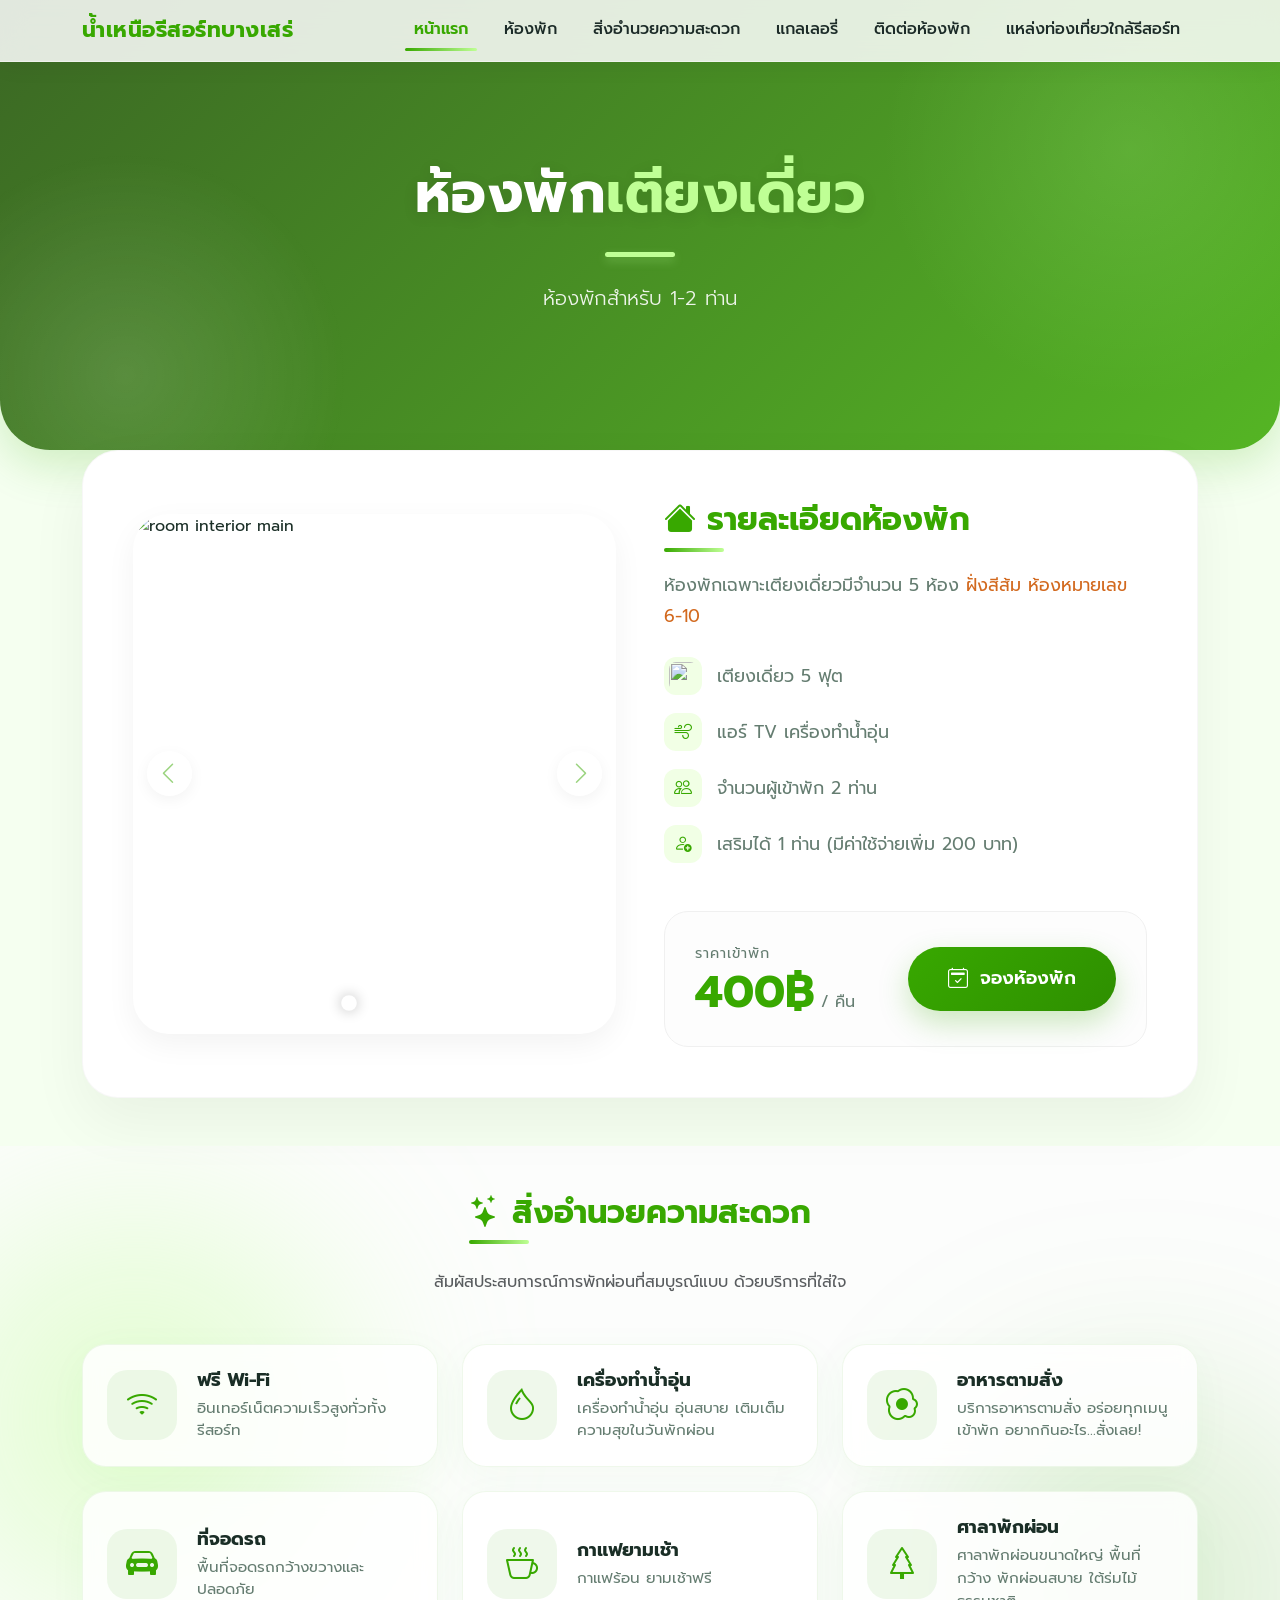
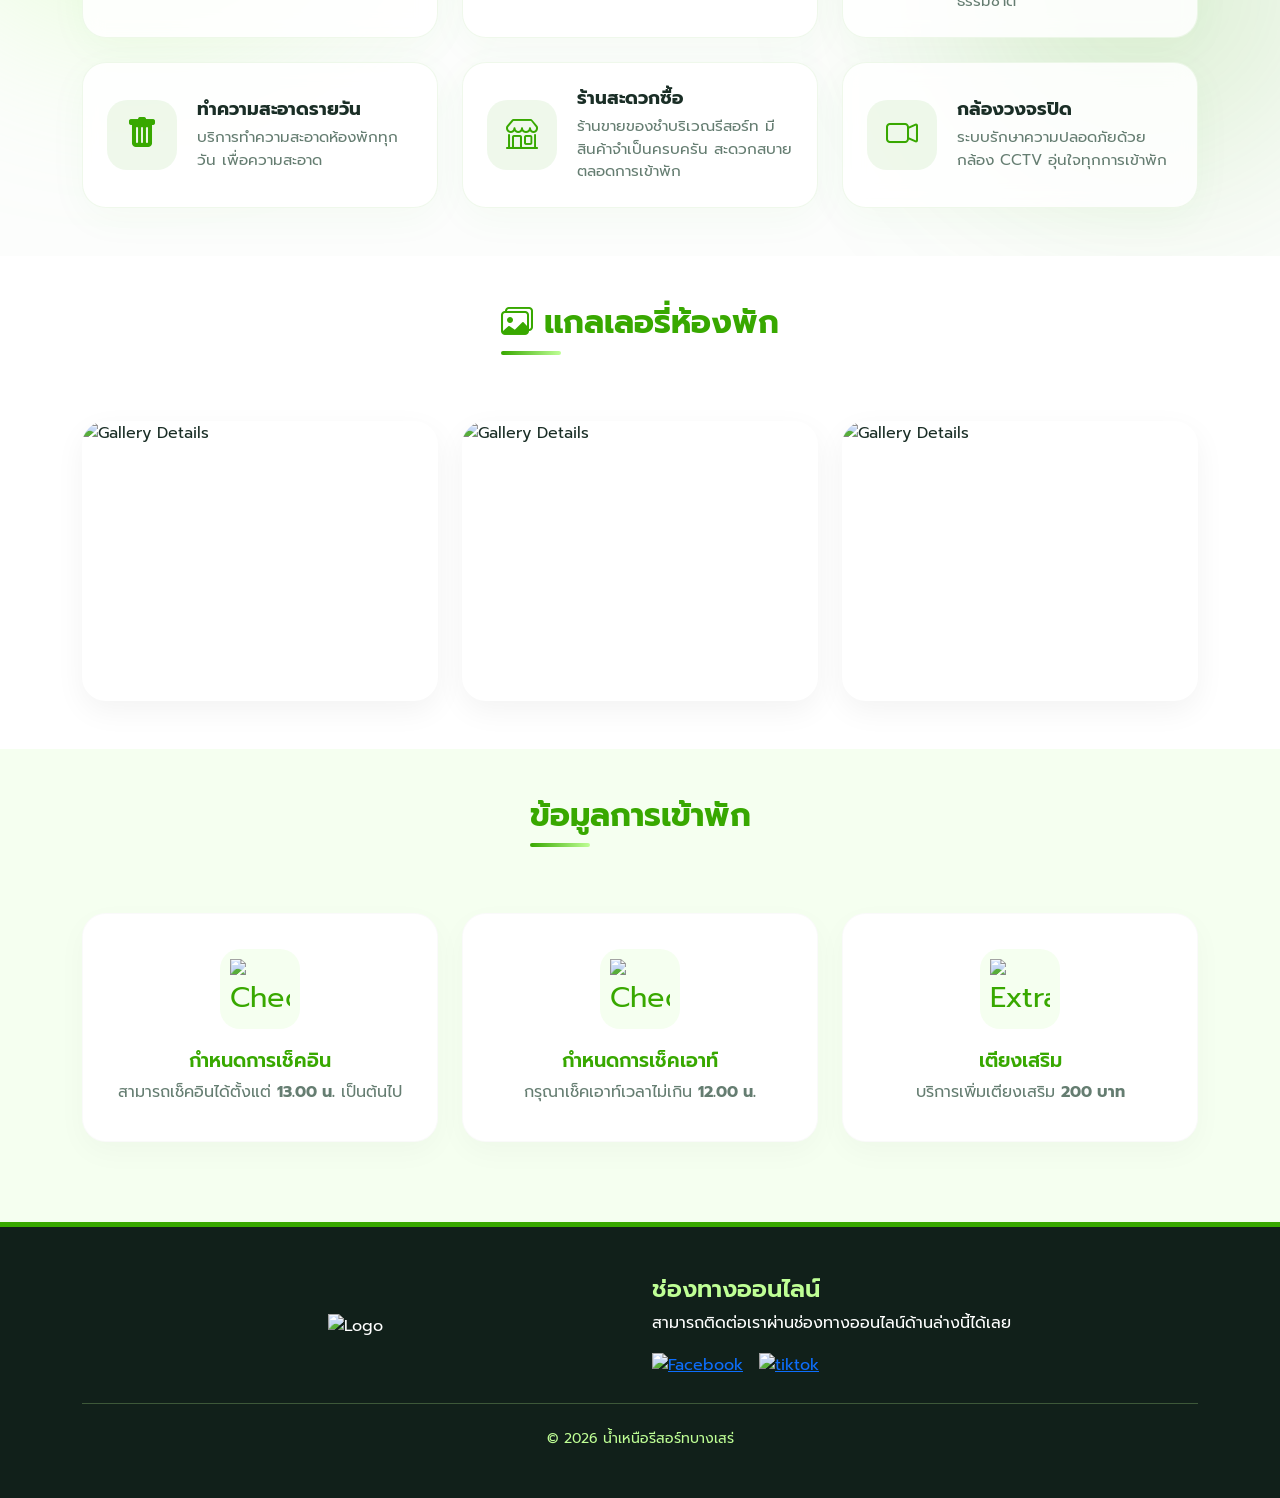
==== roomdetails_type/room_details_alone.html @ 71dbed95 "OneCommit" ====
<!DOCTYPE html>
<html lang="th">

<head>
  <meta charset="UTF-8">
  <meta name="viewport" content="width=device-width, initial-scale=1.0">
  <title>รายละเอียดห้องพักเตียงเดี่ยว</title>
  <link rel="icon" type="image/x-icon" href="../img/IconHeadWeb.webp">
  <link href="https://cdn.jsdelivr.net/npm/bootstrap@5.3.8/dist/css/bootstrap.min.css" rel="stylesheet"
    integrity="sha384-sRIl4kxILFvY47J16cr9ZwB07vP4J8+LH7qKQnuqkuIAvNWLzeN8tE5YBujZqJLB" crossorigin="anonymous">
  <link rel="stylesheet" href="https://cdn.jsdelivr.net/npm/bootstrap-icons@1.13.1/font/bootstrap-icons.min.css">
  <link rel="preconnect" href="https://fonts.googleapis.com">
  <link rel="preconnect" href="https://fonts.gstatic.com" crossorigin>
  <link href="https://cdn.jsdelivr.net/npm/aos@2.3.4/dist/aos.css" rel="stylesheet">
  <link href="https://fonts.googleapis.com/css2?family=Prompt:wght@300;400;500;600;700&display=swap" rel="stylesheet">
  <link rel="stylesheet" href="../style.css">
</head>

<body>
  <nav class="navbar navbar-expand-lg fixed-top custom-navbar" data-bs-theme="light" data-aos="fade-down">
    <div class="container">
      <a class="navbar-brand" style="color: #38a800;" href="../index.html">น้ำเหนือรีสอร์ทบางเสร่</a>

      <button class="navbar-toggler" type="button" data-bs-toggle="collapse" data-bs-target="#navbarNav">
        <span class="navbar-toggler-icon"></span>
      </button>

      <div class="collapse navbar-collapse" id="navbarNav" data-aos="fade-left">
        <ul class="navbar-nav ms-auto">
          <li class="nav-item">
            <a class="nav-link active" href="../index.html">หน้าแรก</a>
          </li>
          <li class="nav-item">
            <a class="nav-link" href="../index.html#rooms">ห้องพัก</a>
          </li>
          <li class="nav-item">
            <a class="nav-link" href="../index.html#facilities">สิ่งอำนวยความสะดวก</a>
          </li>
          <li class="nav-item">
            <a class="nav-link" href="../index.html#gallery">แกลเลอรี่</a>
          </li>
          <li class="nav-item">
            <a class="nav-link" href="../index.html#ContactRoom">ติดต่อห้องพัก</a>
          </li>
          <li class="nav-item">
            <a class="nav-link" href="../index.html#Attractions">แหล่งท่องเที่ยวใกล้รีสอร์ท</a>
          </li>
        </ul>
      </div>
    </div>
  </nav>

  <!-- ================== ROOM DETAILS BODY ================== -->
  <style>
    /* Base Colors from user preference */
    :root {
      --primary: #38a800;
      --primary-hover: #2e8f00;
      --light-bg: #f5fff0;
      /* Very light soothing green */
      --accent: #bfff95;
      --dark: #1A2E26;
      /* Deep pine text */
      --gray: #657D71;
      --radius-lg: 24px;
      --radius-xl: 36px;
    }

    body {
      font-family: 'Prompt', sans-serif;
      background: var(--light-bg);
      color: var(--dark);
      overflow-x: hidden;
      line-height: 1.6;
    }

    /* Premium Modern Hero */
    .room-hero {
      background: linear-gradient(135deg, rgba(26, 77, 0, 0.85) 0%, rgba(56, 168, 0, 0.85) 100%), url('../img/BG-Website-NamNue.webp') center/cover no-repeat;
      color: #fff;
      padding: 160px 0 120px;
      text-align: center;
      position: relative;
      overflow: hidden;
      border-bottom-left-radius: 50px;
      border-bottom-right-radius: 50px;
      box-shadow: 0 15px 45px rgba(56, 168, 0, 0.2);
    }

    /* Elegant Light Shapes background */
    .room-hero::before {
      content: "";
      position: absolute;
      top: -100px;
      right: -100px;
      width: 500px;
      height: 500px;
      background: radial-gradient(circle, rgba(188, 255, 155, 0.15) 0%, rgba(255, 255, 255, 0) 70%);
      border-radius: 50%;
    }

    .room-hero::after {
      content: "";
      position: absolute;
      bottom: -150px;
      left: -100px;
      width: 450px;
      height: 450px;
      background: radial-gradient(circle, rgba(255, 255, 255, 0.12) 0%, rgba(255, 255, 255, 0) 70%);
      border-radius: 50%;
    }

    .room-hero h1 {
      font-size: 3.5rem;
      font-weight: 700;
      letter-spacing: 0.5px;
      margin-bottom: 12px;
      position: relative;
      z-index: 2;
      text-shadow: 0 4px 15px rgba(0, 0, 0, 0.1);
    }

    .room-hero h1 span {
      color: var(--accent);
    }

    .room-hero p {
      font-size: 1.25rem;
      font-weight: 300;
      opacity: 0.9;
      position: relative;
      z-index: 2;
    }

    .hero-divider {
      width: 70px;
      height: 5px;
      background: var(--accent);
      margin: 25px auto;
      border-radius: 10px;
      position: relative;
      z-index: 2;
      box-shadow: 0 4px 10px rgba(188, 255, 155, 0.3);
    }

    /* Main Details Layout overlap */
    .details-wrapper {
      margin-top: -80px;
      position: relative;
      z-index: 10;
    }

    .room-card {
      background: #ffffff;
      border-radius: var(--radius-xl);
      padding: 50px;
      box-shadow: 0 25px 60px rgba(0, 0, 0, 0.05);
      height: 100%;
      border: 1px solid rgba(0, 0, 0, 0.03);
    }

    .section-title {
      font-size: 2rem;
      font-weight: 700;
      margin-bottom: 30px;
      position: relative;
    }

    .highlight {
      color: var(--primary);
    }

    .section-title::after {
      content: '';
      position: absolute;
      bottom: -12px;
      left: 0;
      width: 60px;
      height: 4px;
      background: linear-gradient(90deg, var(--primary), var(--accent));
      border-radius: 4px;
    }

    /* Bullet List Features */
    .feature-list {
      list-style: none;
      padding: 0;
      margin-bottom: 40px;
    }

    .feature-list li {
      font-size: 1.1rem;
      color: var(--gray);
      margin-bottom: 18px;
      display: flex;
      align-items: center;
      gap: 15px;
    }

    .feature-list i {
      color: var(--primary);
      background: #f1ffe5;
      width: 38px;
      height: 38px;
      display: flex;
      align-items: center;
      justify-content: center;
      border-radius: 12px;
      font-size: 1.1rem;
    }

    .price-box {
      background: #fdfdfd;
      border: 1px solid #f0f0f0;
      border-radius: var(--radius-lg);
      padding: 30px;
      display: flex;
      align-items: center;
      flex-wrap: wrap;
      gap: 20px;
    }

    .price-label {
      font-size: 0.9rem;
      color: var(--gray);
      text-transform: uppercase;
      letter-spacing: 1px;
      display: block;
      margin-bottom: 5px;
    }

    .price-amount {
      font-size: 2.8rem;
      font-weight: 700;
      color: var(--primary);
      line-height: 1;
    }

    /* Icon Box Modern */
    .icon-box {
      background: #fff;
      padding: 40px 20px;
      border-radius: var(--radius-lg);
      transition: all 0.4s cubic-bezier(0.165, 0.84, 0.44, 1);
      box-shadow: 0 10px 30px rgba(0, 0, 0, 0.03);
      height: 100%;
      border: 1px solid rgba(0, 0, 0, 0.02);
      display: flex;
      flex-direction: column;
      align-items: center;
      justify-content: center;
    }

    .icon-box i {
      width: 70px;
      height: 70px;
      background: var(--light-bg);
      display: flex;
      align-items: center;
      justify-content: center;
      border-radius: 20px;
      color: var(--primary);
      font-size: 2.2rem;
      margin-bottom: 25px;
      transition: all 0.4s;
    }

    .icon-box:hover {
      background: linear-gradient(135deg, var(--primary), var(--primary-hover));
      transform: translateY(-8px);
      box-shadow: 0 20px 40px rgba(56, 168, 0, 0.15);
    }

    .icon-box:hover i {
      background: rgba(255, 255, 255, 0.2);
      color: #fff;
      transform: scale(1.1) rotate(5deg);
    }

    .icon-box:hover p {
      color: #fff;
    }

    .icon-box:hover small {
      color: rgba(255, 255, 255, 0.8);
    }

    .icon-box p {
      font-weight: 600;
      font-size: 1.2rem;
      margin: 0;
      color: var(--dark);
      transition: color 0.4s;
    }

    .icon-box small {
      color: var(--gray);
      font-size: 0.95rem;
      margin-top: 8px;
      transition: color 0.4s;
    }

    /* Advanced Gallery Grid */
    .gallery-grid {
      display: grid;
      grid-template-columns: repeat(12, 1fr);
      gap: 20px;
      grid-auto-rows: 250px;
    }

    .gallery-item {
      border-radius: var(--radius-lg);
      overflow: hidden;
      box-shadow: 0 10px 30px rgba(0, 0, 0, 0.05);
      position: relative;
    }

    .gallery-item img {
      width: 100%;
      height: 100%;
      object-fit: cover;
      transition: transform 0.6s cubic-bezier(0.165, 0.84, 0.44, 1);
      will-change: transform;
      backface-visibility: hidden;
      -webkit-backface-visibility: hidden;
    }

    .gallery-item:hover img {
      transform: scale(1.05);
    }

    .item-1 {
      grid-column: span 12;
      grid-row: span 2;
    }

    .item-wide {
      grid-column: span 8;
    }

    .item-square {
      grid-column: span 4;
    }

    @media (min-width: 992px) {
      .item-1 {
        grid-column: span 6;
        grid-row: span 2;
      }

      .item-wide {
        grid-column: span 6;
      }

      .item-square {
        grid-column: span 6;
      }
    }

    /* Button Lux */
    .btn-lux {
      background: linear-gradient(135deg, var(--primary), var(--primary-hover));
      color: #fff;
      border-radius: 50px;
      padding: 16px 40px;
      font-weight: 600;
      font-size: 1.15rem;
      border: none;
      box-shadow: 0 12px 30px rgba(56, 168, 0, 0.25);
      transition: all 0.3s;
      display: inline-flex;
      align-items: center;
      gap: 12px;
      text-decoration: none;
      margin-left: auto;
    }

    .btn-lux:hover {
      background: linear-gradient(135deg, var(--primary-hover), #1f5e00);
      transform: translateY(-4px);
      box-shadow: 0 18px 40px rgba(56, 168, 0, 0.35);
      color: #fff;
    }

    /* Check in Info */
    .info-card {
      background: #fff;
      border-radius: var(--radius-lg);
      padding: 35px 25px;
      display: flex;
      flex-direction: column;
      align-items: center;
      text-align: center;
      gap: 20px;
      box-shadow: 0 10px 30px rgba(0, 0, 0, 0.03);
      border: 1px solid rgba(0, 0, 0, 0.02);
      transition: transform 0.3s;
      height: 100%;
    }

    .info-card:hover {
      transform: translateY(-5px);
      border-color: rgba(56, 168, 0, 0.15);
      box-shadow: 0 15px 35px rgba(0, 0, 0, 0.05);
    }

    .info-icon {
      width: 80px;
      height: 80px;
      background: var(--light-bg);
      color: var(--primary);
      border-radius: 20px;
      display: flex;
      align-items: center;
      justify-content: center;
      font-size: 1.8rem;
    }

    .info-text h5 {
      font-weight: 600;
      margin-bottom: 8px;
      font-size: 1.2rem;
    }

    .info-text p {
      color: var(--gray);
      margin-bottom: 0;
      font-size: 1rem;
    }

    /* Clean Footer */
    footer {
      background: #11201A;
      border-top: 5px solid var(--primary);
    }

    .room-main-img {
      height: 520px;
      object-fit: cover;
    }

    @media (max-width: 991px) {
      .room-hero h1 {
        font-size: 2.6rem;
      }

      .room-card {
        padding: 30px;
      }

      .btn-lux {
        width: 100%;
        justify-content: center;
        margin-left: 0;
        margin-top: 20px;
      }

      .price-box {
        flex-direction: column;
        text-align: center;
      }

      .room-main-img {
        height: auto;
        aspect-ratio: 1 / 1;
      }
    }
  </style>

  <!-- HERO -->
  <section class="room-hero">
    <div class="container" data-aos="fade-up">
      <h1 style="color: #fff;">ห้องพัก<span style="color: #bfff95;">เตียงเดี่ยว</span></h1>
      <div class="hero-divider"></div>
      <p>ห้องพักสำหรับ 1-2 ท่าน</p>
    </div>
  </section>

  <!-- DETAIL SECTION -->
  <section class="details-wrapper pb-5">
    <div class="container">
      <div class="room-card">
        <div class="row g-5 align-items-center">

          <!-- Left Image Gallery Carousel -->
          <div class="col-lg-6" data-aos="fade-right">
            <style>
              .custom-carousel-indicators {
                margin-bottom: 1.5rem;
              }

              .custom-carousel-indicators [data-bs-target] {
                width: 10px;
                height: 10px;
                border-radius: 50%;
                background-color: rgba(255, 255, 255, 0.6);
                border: 2px solid transparent;
                margin: 0 6px;
                transition: all 0.3s cubic-bezier(0.165, 0.84, 0.44, 1);
              }

              .custom-carousel-indicators .active {
                background-color: #fff;
                transform: scale(1.3);
                box-shadow: 0 0 10px rgba(0, 0, 0, 0.2);
              }

              .carousel-btn-icon {
                background-color: rgba(255, 255, 255, 0.85);
                width: 45px;
                height: 45px;
                border-radius: 50%;
                display: flex;
                align-items: center;
                justify-content: center;
                box-shadow: 0 4px 15px rgba(0, 0, 0, 0.1);
                color: var(--primary);
                transition: all 0.3s;
              }

              .carousel-control-prev:hover .carousel-btn-icon,
              .carousel-control-next:hover .carousel-btn-icon {
                background-color: var(--primary);
                color: #fff;
                transform: scale(1.1);
              }
            </style>
            <div id="roomImageCarousel" class="carousel slide overflow-hidden" data-bs-ride="carousel"
              style="border-radius: var(--radius-xl); box-shadow: 0 10px 30px rgba(0, 0, 0, 0.05); height: 100%;">
              <div class="carousel-indicators custom-carousel-indicators">
                <button type="button" data-bs-target="#roomImageCarousel" data-bs-slide-to="0" class="active"
                  aria-current="true" aria-label="Slide 1"></button>
                <button type="button" data-bs-target="#roomImageCarousel" data-bs-slide-to="1"
                  aria-label="Slide 2"></button>
                <button type="button" data-bs-target="#roomImageCarousel" data-bs-slide-to="2"
                  aria-label="Slide 3"></button>
              </div>
              <div class="carousel-inner" style="height: 100%;">
                <div class="carousel-item active" style="height: 100%;">
                  <img src="../img/เตียงเดี่ยว/AA9.webp" srcset="../img/เตียงเดี่ยว/AA9-480.webp 480w, ../img/เตียงเดี่ยว/AA9-960.webp 960w, ../img/เตียงเดี่ยว/AA9.webp 1600w" sizes="(min-width: 992px) 50vw, 100vw" class="d-block w-100 room-main-img" alt="room interior main">
                </div>
                <div class="carousel-item" style="height: 100%;">
                  <img src="../img/วิวรีสอร์ท/V2.webp" srcset="../img/วิวรีสอร์ท/V2-480.webp 480w, ../img/วิวรีสอร์ท/V2-960.webp 960w, ../img/วิวรีสอร์ท/V2.webp 1600w" sizes="(min-width: 992px) 50vw, 100vw" class="d-block w-100 room-main-img" alt="room bed detail">
                </div>
                <div class="carousel-item" style="height: 100%;">
                  <img src="../img/เตียงเดี่ยว/A1.webp" srcset="../img/เตียงเดี่ยว/A1-480.webp 480w, ../img/เตียงเดี่ยว/A1-960.webp 960w, ../img/เตียงเดี่ยว/A1.webp 1600w" sizes="(min-width: 992px) 50vw, 100vw" class="d-block w-100 room-main-img" alt="room amenities">
                </div>
              </div>
              <button class="carousel-control-prev" type="button" data-bs-target="#roomImageCarousel"
                data-bs-slide="prev" style="width: 15%;">
                <div class="carousel-btn-icon">
                  <i class="bi bi-chevron-left fs-4" style="margin-left: -2px;"></i>
                </div>
                <span class="visually-hidden">Previous</span>
              </button>
              <button class="carousel-control-next" type="button" data-bs-target="#roomImageCarousel"
                data-bs-slide="next" style="width: 15%;">
                <div class="carousel-btn-icon">
                  <i class="bi bi-chevron-right fs-4" style="margin-right: -2px;"></i>
                </div>
                <span class="visually-hidden">Next</span>
              </button>
            </div>
          </div>

          <!-- Right Details -->
          <div class="col-lg-6 ps-lg-4" data-aos="fade-left" data-aos-delay="100">
            <h3 class="section-title"><i class="bi bi-house-fill"></i> รายละเอียด<span class="highlight">ห้องพัก</span>
            </h3>
            <p class="mb-4" style="color: var(--gray); font-size: 1.1rem; line-height: 1.8;">
              ห้องพักเฉพาะเตียงเดี่ยวมีจำนวน 5 ห้อง <span style="color: chocolate;">ฝั่งสีส้ม ห้องหมายเลข 6-10</span>
            </p>

            <ul class="feature-list">
              <li><img src="../img/ICON/เตียงเสริม.webp"
                  style="width: 38px; height: 38px; background: #f1ffe5; border-radius: 12px; padding: 5px; object-fit: contain;">
                เตียงเดี่ยว 5 ฟุต
              </li>
              <li><i class="bi bi-wind"></i> แอร์ TV เครื่องทำน้ำอุ่น</li>
              <li><i class="bi bi-people"></i> จำนวนผู้เข้าพัก 2 ท่าน</li>
              <li><i class="bi bi-person-add"></i> เสริมได้ 1 ท่าน (มีค่าใช้จ่ายเพิ่ม 200 บาท)</li>
            </ul>

            <div class="price-box mt-5">
              <div>
                <span class="price-label">ราคาเข้าพัก</span>
                <span class="price-amount">400฿<span style="font-size: 1rem; color: var(--gray); font-weight: 400;"> /
                    คืน</span></span>
              </div>
              <a href="../index.html#ContactRoom" class="btn-lux">
                <i class="bi bi-calendar2-check fs-5"></i> จองห้องพัก
              </a>
            </div>
          </div>

        </div>
      </div>
    </div>
  </section>

  <!-- FACILITIES -->
  <style>
    /* Premium Facility Cards */
    .facility-card-premium {
      background: rgba(255, 255, 255, 0.85);
      backdrop-filter: blur(10px);
      border-radius: 24px;
      padding: 24px;
      display: flex;
      align-items: center;
      gap: 20px;
      box-shadow: 0 10px 40px rgba(56, 168, 0, 0.04);
      border: 1px solid rgba(56, 168, 0, 0.08);
      position: relative;
      overflow: hidden;
      z-index: 1;
      height: 100%;
    }

    .facility-icon-wrap {
      width: 70px;
      height: 70px;
      border-radius: 20px;
      background: rgba(56, 168, 0, 0.08);
      color: #38a800;
      display: flex;
      align-items: center;
      justify-content: center;
      font-size: 2rem;
      flex-shrink: 0;
    }

    .facility-text-wrap {
      text-align: left;
    }

    .facility-text-wrap h5 {
      font-size: 1.15rem;
      font-weight: 700;
      color: #1A2E26;
      margin-bottom: 6px;
    }

    .facility-text-wrap p {
      font-size: 0.95rem;
      color: #657D71;
      margin-bottom: 0;
      line-height: 1.5;
    }
  </style>

  <section id="facilities" class="py-5" style="background-color: #fcfdfc; position: relative; overflow: hidden;">
    <!-- Decorative Glowing Orbs -->
    <div
      style="position: absolute; top: 10%; left: -5%; width: 400px; height: 400px; background: rgba(191,255,149,0.4); filter: blur(100px); border-radius: 50%; z-index: 0; pointer-events: none;">
    </div>
    <div
      style="position: absolute; bottom: 10%; right: -5%; width: 400px; height: 400px; background: rgba(56,168,0,0.15); filter: blur(100px); border-radius: 50%; z-index: 0; pointer-events: none;">
    </div>

    <div class="container" style="position: relative; z-index: 1;">
      <div class="text-center mb-5" data-aos="fade-up">
        <h3 class="section-title text-center d-inline-block"><i class="bi bi-stars"></i> สิ่งอำนวย<span
            class="highlight">ความสะดวก</span></h3>
        <p class="text-muted mt-2">สัมผัสประสบการณ์การพักผ่อนที่สมบูรณ์แบบ ด้วยบริการที่ใส่ใจ</p>
      </div>

      <div class="row g-4 justify-content-center">
        <!-- Item 1 -->
        <div class="col-lg-4 col-md-6" data-aos="fade-up" data-aos-delay="100">
          <div class="facility-card-premium">
            <div class="facility-icon-wrap">
              <i class="bi bi-wifi"></i>
            </div>
            <div class="facility-text-wrap">
              <h5>ฟรี Wi-Fi</h5>
              <p>อินเทอร์เน็ตความเร็วสูงทั่วทั้งรีสอร์ท</p>
            </div>
          </div>
        </div>
        <!-- Item 2 -->
        <div class="col-lg-4 col-md-6" data-aos="fade-up" data-aos-delay="200">
          <div class="facility-card-premium">
            <div class="facility-icon-wrap">
              <i class="bi bi-droplet"></i>
            </div>
            <div class="facility-text-wrap">
              <h5>เครื่องทำน้ำอุ่น</h5>
              <p>เครื่องทำน้ำอุ่น อุ่นสบาย เติมเต็มความสุขในวันพักผ่อน</p>
            </div>
          </div>
        </div>
        <!-- Item 3 -->
        <div class="col-lg-4 col-md-6" data-aos="fade-up" data-aos-delay="300">
          <div class="facility-card-premium">
            <div class="facility-icon-wrap">
              <i class="bi bi-egg-fried"></i>
            </div>
            <div class="facility-text-wrap">
              <h5>อาหารตามสั่ง</h5>
              <p>บริการอาหารตามสั่ง อร่อยทุกเมนู เข้าพัก อยากกินอะไร...สั่งเลย!</p>
            </div>
          </div>
        </div>
        <!-- Item 4 -->
        <div class="col-lg-4 col-md-6" data-aos="fade-up" data-aos-delay="400">
          <div class="facility-card-premium">
            <div class="facility-icon-wrap">
              <i class="bi bi-car-front-fill"></i>
            </div>
            <div class="facility-text-wrap">
              <h5>ที่จอดรถ</h5>
              <p>พื้นที่จอดรถกว้างขวางและปลอดภัย</p>
            </div>
          </div>
        </div>
        <!-- Item 5 -->
        <div class="col-lg-4 col-md-6" data-aos="fade-up" data-aos-delay="500">
          <div class="facility-card-premium">
            <div class="facility-icon-wrap">
              <i class="bi bi-cup-hot"></i>
            </div>
            <div class="facility-text-wrap">
              <h5>กาแฟยามเช้า</h5>
              <p>กาแฟร้อน ยามเช้าฟรี</p>
            </div>
          </div>
        </div>
        <!-- Item 6 -->
        <div class="col-lg-4 col-md-6" data-aos="fade-up" data-aos-delay="600">
          <div class="facility-card-premium">
            <div class="facility-icon-wrap">
              <i class="bi bi-tree"></i>
            </div>
            <div class="facility-text-wrap">
              <h5>ศาลาพักผ่อน</h5>
              <p>ศาลาพักผ่อนขนาดใหญ่ พื้นที่กว้าง พักผ่อนสบาย ใต้ร่มไม้ธรรมชาติ</p>
            </div>
          </div>
        </div>
        <!-- Item 7 -->
        <div class="col-lg-4 col-md-6" data-aos="fade-up" data-aos-delay="700">
          <div class="facility-card-premium">
            <div class="facility-icon-wrap">
              <i class="bi bi-trash-fill"></i>
            </div>
            <div class="facility-text-wrap">
              <h5>ทำความสะอาดรายวัน</h5>
              <p>บริการทำความสะอาดห้องพักทุกวัน เพื่อความสะอาด</p>
            </div>
          </div>
        </div>
        <!-- Item 8 -->
        <div class="col-lg-4 col-md-6" data-aos="fade-up" data-aos-delay="800">
          <div class="facility-card-premium">
            <div class="facility-icon-wrap">
              <i class="bi bi-shop"></i>
            </div>
            <div class="facility-text-wrap">
              <h5>ร้านสะดวกซื้อ</h5>
              <p>ร้านขายของชำบริเวณรีสอร์ท มีสินค้าจำเป็นครบครัน สะดวกสบายตลอดการเข้าพัก</p>
            </div>
          </div>
        </div>
        <!-- Item 9 -->
        <div class="col-lg-4 col-md-6" data-aos="fade-up" data-aos-delay="900">
          <div class="facility-card-premium">
            <div class="facility-icon-wrap">
              <i class="bi bi-camera-video"></i>
            </div>
            <div class="facility-text-wrap">
              <h5>กล้องวงจรปิด</h5>
              <p>ระบบรักษาความปลอดภัยด้วยกล้อง CCTV อุ่นใจทุกการเข้าพัก</p>
            </div>
          </div>
        </div>
      </div>
    </div>
  </section>

  <!-- ADDITIONAL GALLERY -->
  <section class="py-5 bg-white">
    <div class="container">
      <div class="text-center mb-5" data-aos="fade-up">
        <h3 class="section-title text-center d-inline-block"><i class="bi bi-images"></i> แกลเลอรี่<span
            class="highlight">ห้องพัก</span></h3>
      </div>

      <!-- Desktop Grid -->
      <div class="row g-4 d-none d-md-flex">
        <div class="col-md-4" data-aos="zoom-in" data-aos-delay="50">
          <div class="gallery-item" style="height: 280px;">
            <img src="../img/เตียงเดี่ยว/A5.webp" alt="Gallery Details">
          </div>
        </div>
        <div class="col-md-4" data-aos="zoom-in" data-aos-delay="100">
          <div class="gallery-item" style="height: 280px;">
            <img src="../img/เตียงเดี่ยว/AA10.webp" srcset="../img/เตียงเดี่ยว/AA10-480.webp 480w, ../img/เตียงเดี่ยว/AA10-960.webp 960w, ../img/เตียงเดี่ยว/AA10.webp 1600w" sizes="(min-width: 768px) 33vw, 100vw" alt="Gallery Details">
          </div>
        </div>
        <div class="col-md-4" data-aos="zoom-in" data-aos-delay="150">
          <div class="gallery-item" style="height: 280px;">
            <img src="../img/เตียงเดี่ยว/AA12.webp" srcset="../img/เตียงเดี่ยว/AA12-480.webp 480w, ../img/เตียงเดี่ยว/AA12-960.webp 960w, ../img/เตียงเดี่ยว/AA12.webp 1600w" sizes="(min-width: 768px) 33vw, 100vw" alt="Gallery Details">
          </div>
        </div>
      </div>

      <!-- Mobile Carousel -->
      <div class="row d-md-none g-0">
        <div class="col-12" data-aos="zoom-in" data-aos-delay="50">
          <div id="additionalGalleryCarousel" class="carousel slide overflow-hidden" data-bs-ride="carousel"
            style="border-radius: var(--radius-lg); box-shadow: 0 10px 30px rgba(0, 0, 0, 0.05);">
            <div class="carousel-indicators custom-carousel-indicators" style="margin-bottom: 1rem;">
              <button type="button" data-bs-target="#additionalGalleryCarousel" data-bs-slide-to="0" class="active"
                aria-current="true" aria-label="Slide 1"></button>
              <button type="button" data-bs-target="#additionalGalleryCarousel" data-bs-slide-to="1"
                aria-label="Slide 2"></button>
              <button type="button" data-bs-target="#additionalGalleryCarousel" data-bs-slide-to="2"
                aria-label="Slide 3"></button>
            </div>
            <div class="carousel-inner">
              <div class="carousel-item active">
                <img src="../img/เตียงเดี่ยว/A5.webp" class="d-block w-100"
                  style="height: 280px; border-radius: var(--radius-lg); object-fit: cover;" alt="Gallery Details">
              </div>
              <div class="carousel-item">
                <img src="../img/เตียงเดี่ยว/AA10.webp" srcset="../img/เตียงเดี่ยว/AA10-480.webp 480w, ../img/เตียงเดี่ยว/AA10-960.webp 960w, ../img/เตียงเดี่ยว/AA10.webp 1600w" sizes="100vw" class="d-block w-100"
                  style="height: 280px; border-radius: var(--radius-lg); object-fit: cover;" alt="Gallery Details">
              </div>
              <div class="carousel-item">
                <img src="../img/เตียงเดี่ยว/AA12.webp" srcset="../img/เตียงเดี่ยว/AA12-480.webp 480w, ../img/เตียงเดี่ยว/AA12-960.webp 960w, ../img/เตียงเดี่ยว/AA12.webp 1600w" sizes="100vw" class="d-block w-100"
                  style="height: 280px; border-radius: var(--radius-lg); object-fit: cover;" alt="Gallery Details">
              </div>
            </div>
            <button class="carousel-control-prev" type="button" data-bs-target="#additionalGalleryCarousel"
              data-bs-slide="prev" style="width: 15%;">
              <div class="carousel-btn-icon" style="width: 35px; height: 35px;">
                <i class="bi bi-chevron-left fs-5" style="margin-left: -2px;"></i>
              </div>
              <span class="visually-hidden">Previous</span>
            </button>
            <button class="carousel-control-next" type="button" data-bs-target="#additionalGalleryCarousel"
              data-bs-slide="next" style="width: 15%;">
              <div class="carousel-btn-icon" style="width: 35px; height: 35px;">
                <i class="bi bi-chevron-right fs-5" style="margin-right: -2px;"></i>
              </div>
              <span class="visually-hidden">Next</span>
            </button>
          </div>
        </div>
      </div>
    </div>
  </section>

  <!-- CHECK IN OUT -->
  <section class="py-5" style="background-color: var(--light-bg); padding-bottom: 80px !important;">
    <div class="container">
      <div class="text-center mb-5" data-aos="fade-up">
        <h3 class="section-title text-center d-inline-block">ข้อมูล<span class="highlight">การเข้าพัก</span>
        </h3>
      </div>

      <div class="row g-4 justify-content-center">
        <div class="col-lg-4 col-md-6" data-aos="fade-up" data-aos-delay="100">
          <div class="info-card">
            <div class="info-icon"><img src="../img/ICON/Check-in.webp" alt="Check In"
                style="width: 60px; height: 60px; object-fit: contain;"></div>
            <div class="info-text">
              <h5>กำหนดการเช็คอิน</h5>
              <p>สามารถเช็คอินได้ตั้งแต่ <strong>13.00 น.</strong> เป็นต้นไป</p>
            </div>
          </div>
        </div>

        <div class="col-lg-4 col-md-6" data-aos="fade-up" data-aos-delay="200">
          <div class="info-card">
            <div class="info-icon"><img src="../img/ICON/Check-out.webp" alt="Check Out"
                style="width: 60px; height: 60px; object-fit: contain;"></div>
            <div class="info-text">
              <h5>กำหนดการเช็คเอาท์</h5>
              <p>กรุณาเช็คเอาท์เวลาไม่เกิน <strong>12.00 น.</strong></p>
            </div>
          </div>
        </div>

        <div class="col-lg-4 col-md-6" data-aos="fade-up" data-aos-delay="300">
          <div class="info-card">
            <div class="info-icon"><img src="../img/ICON/เตียงเสริม.webp" alt="Extra Bed"
                style="width: 60px; height: 60px; object-fit: contain;"></div>
            <div class="info-text">
              <h5>เตียงเสริม</h5>
              <p>บริการเพิ่มเตียงเสริม <strong>200 บาท</strong></p>
            </div>
          </div>
        </div>
      </div>
    </div>
  </section>

  <footer class="text-white py-5" data-aos="fade-up">
    <div class="container text-center text-md-start">
      <div class="row align-items-center justify-content-center">
        <div class="col-md-6 text-center mb-4 mb-md-0">
          <img src="../img/Logo_White.webp" alt="Logo" class="img-fluid" style="max-width: 250px;">
        </div>
        <div class="col-md-6 d-flex flex-column align-items-center align-items-md-start">
          <h4 style="color: var(--accent-color);">ช่องทางออนไลน์</h4>
          <p class="mb-3">สามารถติดต่อเราผ่านช่องทางออนไลน์ด้านล่างนี้ได้เลย</p>
          <div class="d-flex gap-3">
            <a href="https://www.facebook.com/profile.php?id=100063506773137" target="_blank">
              <img src="../img/Facebook_Logo.webp" alt="Facebook" width="40" height="40">
            </a>
            <a href="https://www.tiktok.com/@namnueresort" target="_blank">
              <img src="../img/tiktok_Logo.webp" alt="tiktok" width="40" height="40">
            </a>

          </div>
        </div>
      </div>
      <hr class="my-4">
      <div class="text-center small" style="color: var(--accent-color);">
        © <span class="current-year">2026</span> น้ำเหนือรีสอร์ทบางเสร่
      </div>
    </div>
  </footer>

  <script src="https://cdn.jsdelivr.net/npm/bootstrap@5.3.3/dist/js/bootstrap.bundle.min.js"></script>
  <!-- AOS JS -->
  <script src="https://cdn.jsdelivr.net/npm/aos@2.3.4/dist/aos.js"></script>
  <script>
    AOS.init({
      duration: 800,
      once: true,
      offset: 50
    });

    // ตั้งปีลิขสิทธิ์อัตโนมัติ
    document.querySelectorAll('.current-year').forEach(el => {
      el.textContent = new Date().getFullYear();
    });
  </script>
</body>

</html>
---- style.css ----
/* Color Palette: ใช้สีที่เข้ากันมากขึ้น */
:root {
  --primary-color: #38a800;
  /* สีเขียวเข้มสำหรับแบรนด์ */
  --primary-hover: #2e8506;
  --secondary-color: #f1ffe5;
  /* สีเขียวอ่อนสำหรับพื้นหลัง */
  --accent-color: #bfff95;
  /* สีเขียวอ่อนสำหรับเน้นข้อความ */
  --text-dark: #1C2B28;
  --text-muted: #5C706A;
  --text-light: #ffffff;
  --bg-light: #fdfdfd;
  --card-shadow: 0 10px 30px rgba(0, 0, 0, 0.04);
  --hover-shadow: 0 20px 40px rgba(0, 0, 0, 0.08);
}

body {
  font-family: 'Prompt', sans-serif;
  color: var(--text-dark);
  background-color: var(--bg-light);
  scroll-behavior: smooth;
  line-height: 1.6;
}

h1,
h2,
h3,
h4,
h5,
h6 {
  color: var(--primary-color);
  font-weight: 600;
}

/* Navbar */
/* Navbar พื้นฐาน */
.custom-navbar {
  background: rgba(255, 255, 255, 0.85);
  backdrop-filter: blur(12px);
  -webkit-backdrop-filter: blur(12px);
  box-shadow: 0 4px 25px rgba(0, 0, 0, 0.05);
  transition: all 0.3s ease;
  border-bottom: 1px solid rgba(255, 255, 255, 0.4);
}

/* โลโก้ */
.custom-navbar .navbar-brand {
  font-weight: 700;
  font-size: 1.35rem;
  color: var(--primary-color) !important;
  letter-spacing: 0.5px;
}

/* เมนู */
.custom-navbar .nav-link {
  position: relative;
  color: var(--text-dark);
  font-weight: 500;
  padding: 8px 18px !important;
  transition: color 0.3s ease;
}

/* เส้นใต้แบบ Hover */
.custom-navbar .nav-link::after {
  content: "";
  position: absolute;
  left: 50%;
  bottom: 0;
  width: 0;
  height: 3px;
  background: linear-gradient(90deg, #38a800, #bfff95);
  border-radius: 3px;
  transition: all 0.3s ease;
  transform: translateX(-50%);
}

/* Hover */
.custom-navbar .nav-link:hover {
  color: var(--primary-color);
}

.custom-navbar .nav-link:hover::after {
  width: 80%;
}

/* Active */
.custom-navbar .nav-link.active {
  color: var(--primary-color);
  font-weight: 600;
}

.custom-navbar .nav-link.active::after {
  width: 80%;
}


.hero-section {
  position: relative;
  background: url('img/BGNamNueResort.webp') no-repeat center center/cover;
  height: 100vh;
  display: flex;
  align-items: center;
  justify-content: center;
  text-align: center;
  color: white;
  text-shadow: 0 4px 12px rgba(0, 0, 0, 0.5);
}

/* Phones and small tablets never need the full 1920px hero (473 KB) - serve 1280px (190 KB) */
@media (max-width: 900px) {
  .hero-section {
    background-image: url('img/BGNamNueResort-1280.webp');
  }
}

.hero-section::before {
  content: "";
  position: absolute;
  top: 0;
  left: 0;
  width: 100%;
  height: 100%;
  background-color: rgba(0, 0, 0, 0.4);
  z-index: 1;
}

.hero-section .container {
  position: relative;
  z-index: 2;
}

.hero-buttons .btn {
  border-radius: 50px;
  padding: 12px 30px;
  font-weight: bold;
  transition: transform 0.3s ease;
}

.hero-buttons .btn:hover {
  transform: translateY(-3px);
}

/* Sections */
section {
  padding: 80px 0;
}

section#facilities {
  background-color: var(--secondary-color);
}

/* Room Cards */
.card {
  border: none;
  border-radius: 20px;
  transition: transform 0.4s cubic-bezier(0.165, 0.84, 0.44, 1), box-shadow 0.4s cubic-bezier(0.165, 0.84, 0.44, 1);
  box-shadow: var(--card-shadow);
  overflow: hidden;
  background: #ffffff;
  border: 1px solid rgba(0, 0, 0, 0.02);
  display: flex;
  flex-direction: column;
  height: 100%;
  will-change: transform, box-shadow;
  backface-visibility: hidden;
  -webkit-backface-visibility: hidden;
}

.card:hover {
  transform: translateY(-8px);
  box-shadow: var(--hover-shadow);
}

.card-img-top {
  height: 250px;
  object-fit: cover;
  transition: transform 0.5s ease;
  will-change: transform;
  backface-visibility: hidden;
  -webkit-backface-visibility: hidden;
}

.card:hover .card-img-top {
  transform: scale(1.05);
}

.card-body {
  flex-grow: 1;
  display: flex;
  flex-direction: column;
  padding: 24px;
}

.card-text {
  color: var(--text-muted);
  margin-bottom: 8px;
  display: flex;
  align-items: center;
  gap: 8px;
}

.card-text i {
  color: var(--primary-color);
  font-size: 1.1rem;
}

.btn-outline-success {
  border-color: var(--primary-color);
  color: var(--primary-color);
}

.btn-outline-success:hover {
  background-color: var(--primary-color);
  color: white;
}

/* Facilities Card */
.facilities-card {
  padding: 30px 20px;
  background: #ffffff;
  border-radius: 20px;
  box-shadow: var(--card-shadow);
  transition: all 0.4s cubic-bezier(0.165, 0.84, 0.44, 1);
  height: 100%;
  border: 1px solid rgba(0, 0, 0, 0.02);
  display: flex;
  flex-direction: column;
  align-items: center;
  text-align: center;
}



.icon-box {
  width: 80px;
  height: 80px;
  margin-bottom: 20px;
  background: linear-gradient(135deg, rgba(56, 168, 0, 0.1), rgba(191, 255, 149, 0.2));
  border-radius: 24px;
  display: flex;
  align-items: center;
  justify-content: center;
  transition: all 0.4s ease;
}



.icon-box .bi {
  font-size: 2.5rem;
  color: var(--primary-color);
  transition: all 0.4s ease;
}



.facilities-card h5 {
  color: var(--text-dark);
  font-weight: 600;
  margin-bottom: 12px;
}

.facilities-card p {
  color: var(--text-muted);
  margin-bottom: 0;
  line-height: 1.5;
}

/* Gallery */
.gallery img {
  border-radius: 20px;
  object-fit: cover;
  height: 300px;
  box-shadow: var(--card-shadow);
  transition: transform 0.5s cubic-bezier(0.165, 0.84, 0.44, 1), box-shadow 0.5s cubic-bezier(0.165, 0.84, 0.44, 1);
  cursor: pointer;
  width: 100%;
  will-change: transform;
  backface-visibility: hidden;
  -webkit-backface-visibility: hidden;
}

.gallery img:hover {
  transform: scale(1.03) translateY(-5px);
  box-shadow: var(--hover-shadow);
  z-index: 10;
}

/* Contact & Footer */
#contact {
  background-color: var(--primary-color);
  color: white;
}

#contact a {
  color: var(--accent-color);
}

#contact i {
  color: var(--accent-color);
}

footer {
  background-color: #0e3201;
  color: white;
}

footer h4 {
  color: var(--accent-color);
}

footer hr {
  border-color: var(--accent-color);
}

.map-container {
  position: relative;
  width: 100%;
  height: 0;
  padding-bottom: 75%;
  /* 4:3 Aspect Ratio */
  border-radius: 15px;
  overflow: hidden;
  box-shadow: 0 5px 15px rgba(0, 0, 0, 0.2);
}

.map-container iframe {
  position: absolute;
  top: 0;
  left: 0;
  width: 100%;
  height: 100%;
  border: 0;
}

.btn-lux-green {
  background: linear-gradient(135deg, #38a800, #bfff95);
  color: #ffffff;
  border-radius: 999px;
  padding: 12px 30px;
  font-weight: 500;
  border: none;
  box-shadow: 0 10px 30px rgba(15, 61, 46, 0.35);
  transition: all 0.3s ease;
}

.btn-lux-green:hover {
  background: linear-gradient(135deg, #bfff95, #bfff95);
  box-shadow: 0 15px 40px rgba(15, 61, 46, 0.5);
  transform: translateY(-2px);
  color: #ffffff;
}

.btn-eco {
  display: inline-flex;
  align-items: center;
  justify-content: center;
  width: 100%;
  margin-top: auto;
  gap: 8px;

  padding: 10px 15px;
  border-radius: 999px;

  background-color: transparent;
  color: #38a800;
  border: 1.5px solid #38a800;

  font-weight: 500;
  text-decoration: none;

  transition: all 0.25s ease;
}

.btn-eco i {
  font-size: 1rem;
}

/* Hover เรียบหรู */
.btn-eco:hover {
  background-color: #38a800;
  color: #ffffff;
  box-shadow: 0 8px 24px rgba(15, 61, 46, 0.25);
  transform: translateY(-1px);
}

.btn-eco:hover i {
  transform: translateX(4px);
  transition: transform 0.25s ease;
}



.contact-section {
  padding: 80px 0;
  background: linear-gradient(180deg, #f1ffe5, #ffffff);
}

.contact-icon {
  font-size: 3rem;
  color: #38a800;
}

.contact-title {
  font-size: 2.4rem;
  font-weight: 600;
  margin-top: 10px;
}

.contact-subtitle {
  color: #444;
  font-size: 1.1rem;
  font-weight: 500;
}

/* Card */
.contact-card {
  display: flex;
  flex-direction: column;
  align-items: center;
  gap: 16px;
}

/* Icon Circle */
.icon-circle {
  width: 120px;
  height: 120px;
  border-radius: 50%;
  display: flex;
  align-items: center;
  justify-content: center;
  font-size: 3rem;
  color: #fff;
}

.icon-circle.blue {
  background: #0d8cf0;
}

.icon-circle.green {
  background: #38a800;
}


/* Button */
.contact-btn {
  padding: 10px 26px;
  border-radius: 999px;
  color: #fff;
  text-decoration: none;
  font-weight: 500;
  transition: all 0.25s ease;
}

.contact-btn.blue {
  background: #0d8cf0;
}

.contact-btn.green {
  background: #38a800;
}

.contact-btn:hover {
  transform: translateY(-2px);
  box-shadow: 0 8px 24px rgba(0, 0, 0, 0.2);
}

.call-modal {
  border-radius: 20px;
  padding-bottom: 10px;
}

.call-modal .modal-title {
  font-weight: 600;
  color: #38a800;
}

/* ปุ่มโทรใน Modal */
.call-btn {
  display: flex;
  align-items: center;
  justify-content: center;
  gap: 10px;

  margin-bottom: 14px;
  padding: 14px 20px;

  border-radius: 999px;
  background: linear-gradient(135deg, #38a800, #51dc06);
  color: #ffffff;
  text-decoration: none;
  font-size: 1.05rem;
  font-weight: 500;

  transition: all 0.25s ease;
}

.call-btn:hover {
  transform: translateY(-2px);
  box-shadow: 0 10px 30px rgba(15, 61, 46, 0.4);
  color: #ffffff;
}

.call-person {
  margin-bottom: 18px;
}

.call-name {
  display: block;
  margin-bottom: 6px;
  font-size: 0.95rem;
  font-weight: 500;
  color: #24580f;
  text-align: center;
}

.call-name::before {
  content: "ผู้ติดต่อ:";
  margin-right: 4px;
  color: #28690b;
}

/* Card Style */
.attraction-card {
  background: #fff;
  border-radius: 22px;
  overflow: hidden;
  box-shadow: 0 12px 35px rgba(0, 0, 0, .08);
  transition: transform .35s ease, box-shadow .35s ease;
  will-change: transform, box-shadow;
  backface-visibility: hidden;
  -webkit-backface-visibility: hidden;
}

.attraction-card:hover {
  transform: translateY(-6px);
  box-shadow: 0 20px 55px rgba(0, 0, 0, .14);
}

/* Mobile Responsive */
@media (max-width: 767px) {

  /* Navbar Logo Mobile Size */
  .custom-navbar .navbar-brand {
    font-size: 1.1rem;
    letter-spacing: 0;
  }

  /* Compact Attractions for Mobile */
  .attractions-scroll {
    display: flex;
    flex-wrap: nowrap !important;
    overflow-x: auto;
    -webkit-overflow-scrolling: touch;
    scroll-snap-type: x mandatory;
    padding-bottom: 1rem;
    /* Add negative margin to make scroll go to edge of screen */
    margin-right: -15px;
    margin-left: -15px;
    padding-left: 15px;
    padding-right: 15px;
  }

  .attractions-scroll>div {
    flex: 0 0 80%;
    max-width: 80%;
    scroll-snap-align: center;
  }

  /* Hide scrollbar */
  .attractions-scroll::-webkit-scrollbar {
    display: none;
  }

  .attractions-scroll {
    -ms-overflow-style: none;
    scrollbar-width: none;
  }

  /* Reduce card sizes */
  .attractions-scroll .attraction-card {
    padding: 1.25rem !important;
    /* override p-4 */
  }

  .attractions-scroll .attraction-card h5 {
    font-size: 1.1rem;
    margin-bottom: 0.25rem;
  }

  .attractions-scroll .attraction-card p.small {
    font-size: 0.8rem;
    margin-bottom: 0.75rem !important;
    display: -webkit-box;
    -webkit-line-clamp: 2;
    -webkit-box-orient: vertical;
    overflow: hidden;
  }

  .attractions-scroll .attraction-card .d-flex.justify-content-between {
    flex-direction: column;
    align-items: flex-start !important;
    gap: 8px;
  }

  .attractions-scroll .attraction-card .btn {
    width: 100%;
    text-align: center;
  }
}
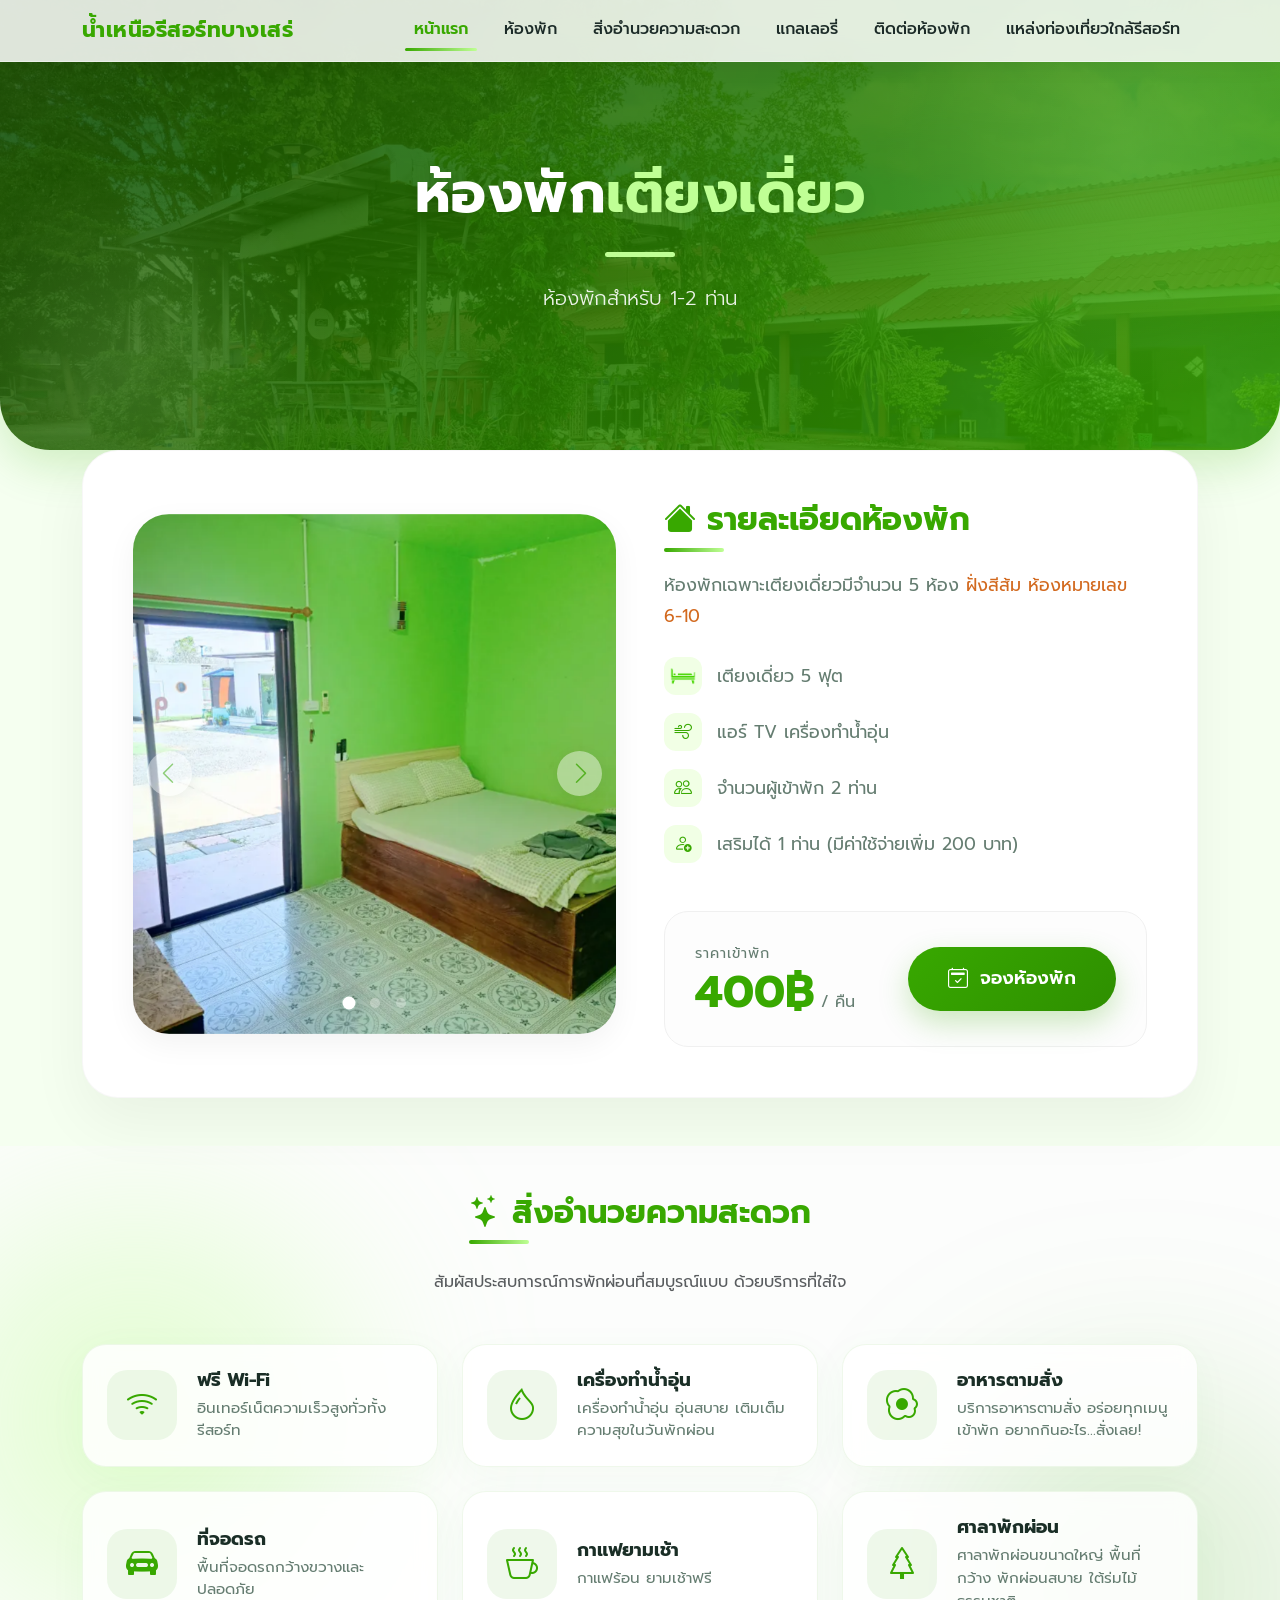
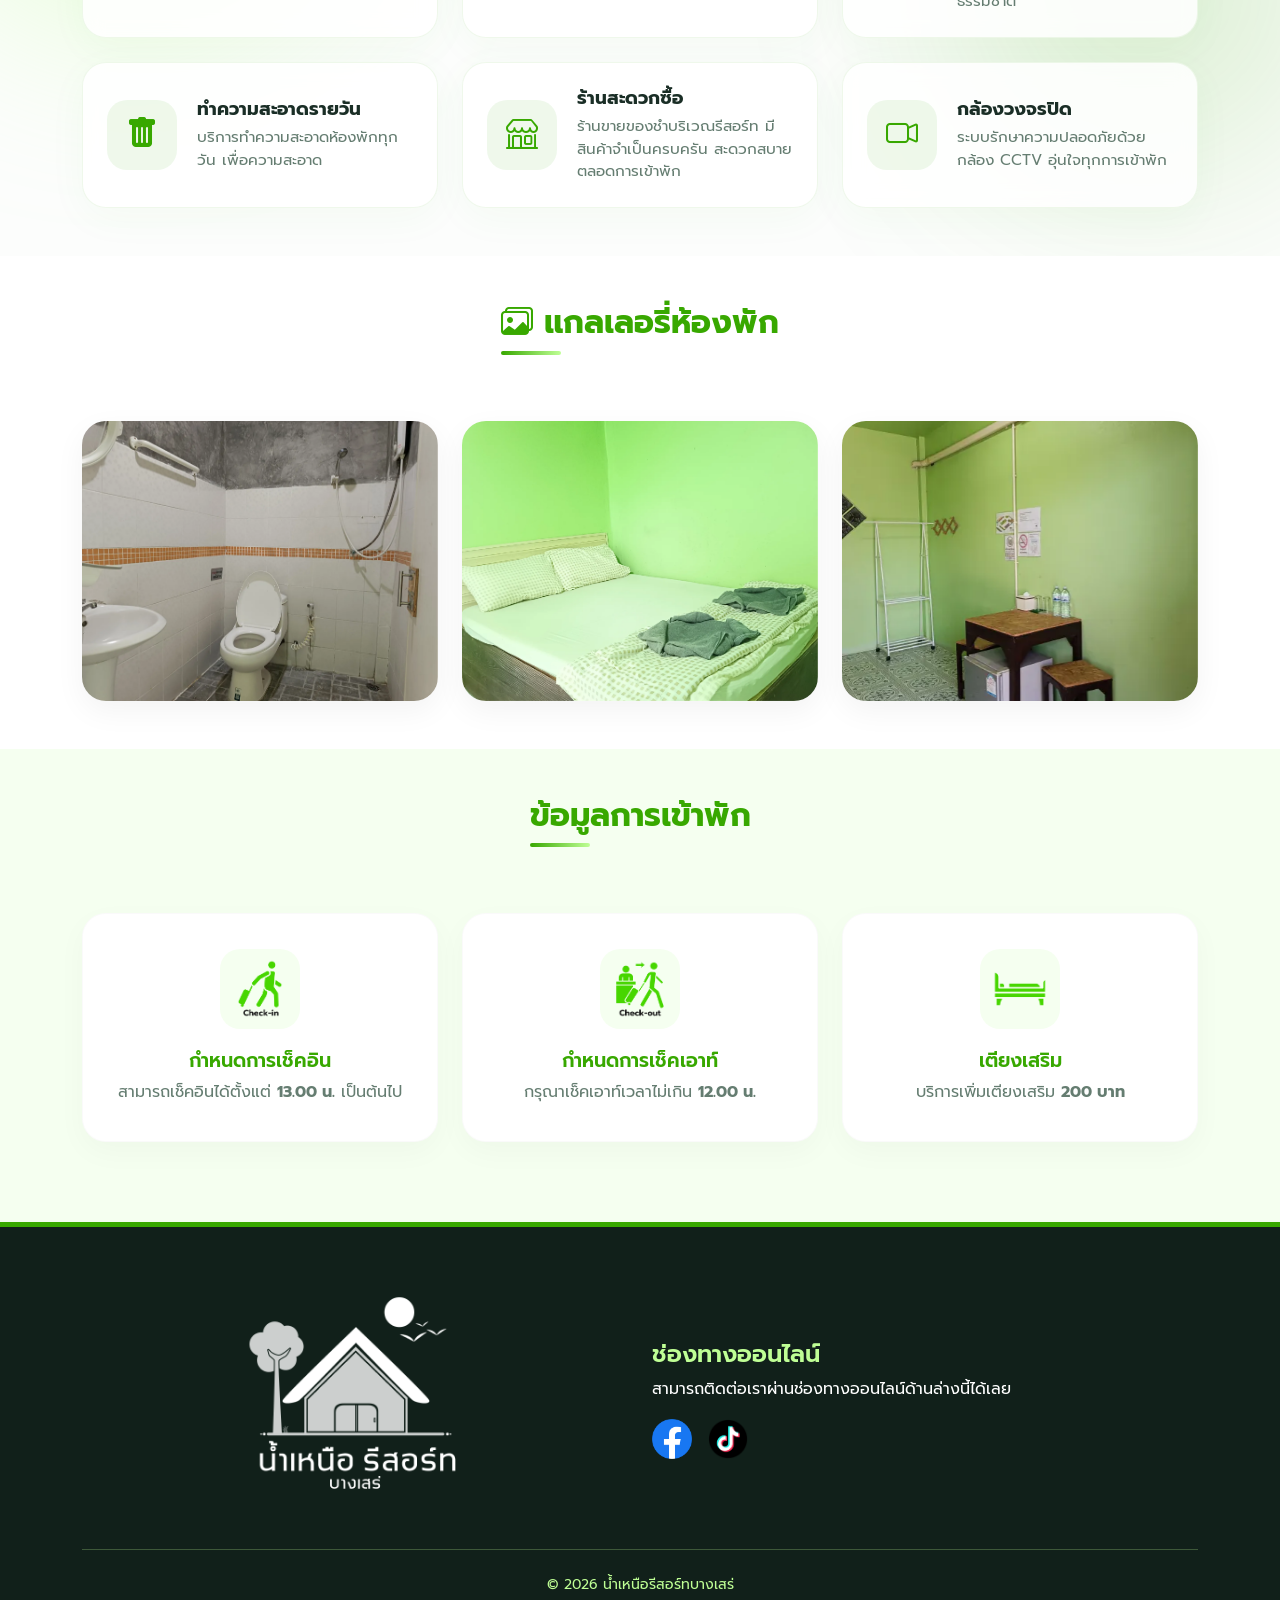
==== commit 39585624: "feat: add new room detail pages and C3 room images with updated site styling" ====
--- a/roomdetails_type/room_details_alone.html
+++ b/roomdetails_type/room_details_alone.html
@@ -5,7 +5,7 @@
   <meta charset="UTF-8">
   <meta name="viewport" content="width=device-width, initial-scale=1.0">
   <title>รายละเอียดห้องพักเตียงเดี่ยว</title>
-  <link rel="icon" type="image/x-icon" href="../img/IconHeadWeb.webp">
+  <link rel="icon" type="image/x-icon" href="/img/iconheadweb.webp">
   <link href="https://cdn.jsdelivr.net/npm/bootstrap@5.3.8/dist/css/bootstrap.min.css" rel="stylesheet"
     integrity="sha384-sRIl4kxILFvY47J16cr9ZwB07vP4J8+LH7qKQnuqkuIAvNWLzeN8tE5YBujZqJLB" crossorigin="anonymous">
   <link rel="stylesheet" href="https://cdn.jsdelivr.net/npm/bootstrap-icons@1.13.1/font/bootstrap-icons.min.css">
@@ -13,13 +13,13 @@
   <link rel="preconnect" href="https://fonts.gstatic.com" crossorigin>
   <link href="https://cdn.jsdelivr.net/npm/aos@2.3.4/dist/aos.css" rel="stylesheet">
   <link href="https://fonts.googleapis.com/css2?family=Prompt:wght@300;400;500;600;700&display=swap" rel="stylesheet">
-  <link rel="stylesheet" href="../style.css">
+  <link rel="stylesheet" href="/style.css">
 </head>
 
 <body>
   <nav class="navbar navbar-expand-lg fixed-top custom-navbar" data-bs-theme="light" data-aos="fade-down">
     <div class="container">
-      <a class="navbar-brand" style="color: #38a800;" href="../index.html">น้ำเหนือรีสอร์ทบางเสร่</a>
+      <a class="navbar-brand" style="color: #38a800;" href="/index.html">น้ำเหนือรีสอร์ทบางเสร่</a>
 
       <button class="navbar-toggler" type="button" data-bs-toggle="collapse" data-bs-target="#navbarNav">
         <span class="navbar-toggler-icon"></span>
@@ -28,22 +28,22 @@
       <div class="collapse navbar-collapse" id="navbarNav" data-aos="fade-left">
         <ul class="navbar-nav ms-auto">
           <li class="nav-item">
-            <a class="nav-link active" href="../index.html">หน้าแรก</a>
+            <a class="nav-link active" href="/index.html">หน้าแรก</a>
           </li>
           <li class="nav-item">
-            <a class="nav-link" href="../index.html#rooms">ห้องพัก</a>
+            <a class="nav-link" href="/index.html#rooms">ห้องพัก</a>
           </li>
           <li class="nav-item">
-            <a class="nav-link" href="../index.html#facilities">สิ่งอำนวยความสะดวก</a>
+            <a class="nav-link" href="/index.html#facilities">สิ่งอำนวยความสะดวก</a>
           </li>
           <li class="nav-item">
-            <a class="nav-link" href="../index.html#gallery">แกลเลอรี่</a>
+            <a class="nav-link" href="/index.html#gallery">แกลเลอรี่</a>
           </li>
           <li class="nav-item">
-            <a class="nav-link" href="../index.html#ContactRoom">ติดต่อห้องพัก</a>
+            <a class="nav-link" href="/index.html#ContactRoom">ติดต่อห้องพัก</a>
           </li>
           <li class="nav-item">
-            <a class="nav-link" href="../index.html#Attractions">แหล่งท่องเที่ยวใกล้รีสอร์ท</a>
+            <a class="nav-link" href="/index.html#Attractions">แหล่งท่องเที่ยวใกล้รีสอร์ท</a>
           </li>
         </ul>
       </div>
@@ -76,7 +76,7 @@
 
     /* Premium Modern Hero */
     .room-hero {
-      background: linear-gradient(135deg, rgba(26, 77, 0, 0.85) 0%, rgba(56, 168, 0, 0.85) 100%), url('../img/BG-Website-NamNue.webp') center/cover no-repeat;
+      background: linear-gradient(135deg, rgba(26, 77, 0, 0.85) 0%, rgba(56, 168, 0, 0.85) 100%), url('/img/bg-website-namnue.webp') center/cover no-repeat;
       color: #fff;
       padding: 160px 0 120px;
       text-align: center;
@@ -537,13 +537,13 @@
               </div>
               <div class="carousel-inner" style="height: 100%;">
                 <div class="carousel-item active" style="height: 100%;">
-                  <img src="../img/เตียงเดี่ยว/AA9.webp" srcset="../img/เตียงเดี่ยว/AA9-480.webp 480w, ../img/เตียงเดี่ยว/AA9-960.webp 960w, ../img/เตียงเดี่ยว/AA9.webp 1600w" sizes="(min-width: 992px) 50vw, 100vw" class="d-block w-100 room-main-img" alt="room interior main">
+                  <img src="/img/single-bed/aa9.webp" srcset="/img/single-bed/aa9-480.webp 480w, /img/single-bed/aa9-960.webp 960w, /img/single-bed/aa9.webp 1600w" sizes="(min-width: 992px) 50vw, 100vw" class="d-block w-100 room-main-img" alt="room interior main">
                 </div>
                 <div class="carousel-item" style="height: 100%;">
-                  <img src="../img/วิวรีสอร์ท/V2.webp" srcset="../img/วิวรีสอร์ท/V2-480.webp 480w, ../img/วิวรีสอร์ท/V2-960.webp 960w, ../img/วิวรีสอร์ท/V2.webp 1600w" sizes="(min-width: 992px) 50vw, 100vw" class="d-block w-100 room-main-img" alt="room bed detail">
+                  <img src="/img/resort-view/v2.webp" srcset="/img/resort-view/v2-480.webp 480w, /img/resort-view/v2-960.webp 960w, /img/resort-view/v2.webp 1600w" sizes="(min-width: 992px) 50vw, 100vw" class="d-block w-100 room-main-img" alt="room bed detail">
                 </div>
                 <div class="carousel-item" style="height: 100%;">
-                  <img src="../img/เตียงเดี่ยว/A1.webp" srcset="../img/เตียงเดี่ยว/A1-480.webp 480w, ../img/เตียงเดี่ยว/A1-960.webp 960w, ../img/เตียงเดี่ยว/A1.webp 1600w" sizes="(min-width: 992px) 50vw, 100vw" class="d-block w-100 room-main-img" alt="room amenities">
+                  <img src="/img/single-bed/a1.webp" srcset="/img/single-bed/a1-480.webp 480w, /img/single-bed/a1-960.webp 960w, /img/single-bed/a1.webp 1600w" sizes="(min-width: 992px) 50vw, 100vw" class="d-block w-100 room-main-img" alt="room amenities">
                 </div>
               </div>
               <button class="carousel-control-prev" type="button" data-bs-target="#roomImageCarousel"
@@ -572,7 +572,7 @@
             </p>
 
             <ul class="feature-list">
-              <li><img src="../img/ICON/เตียงเสริม.webp"
+              <li><img src="/img/icon/extra-bed.webp"
                   style="width: 38px; height: 38px; background: #f1ffe5; border-radius: 12px; padding: 5px; object-fit: contain;">
                 เตียงเดี่ยว 5 ฟุต
               </li>
@@ -587,7 +587,7 @@
                 <span class="price-amount">400฿<span style="font-size: 1rem; color: var(--gray); font-weight: 400;"> /
                     คืน</span></span>
               </div>
-              <a href="../index.html#ContactRoom" class="btn-lux">
+              <a href="/index.html#ContactRoom" class="btn-lux">
                 <i class="bi bi-calendar2-check fs-5"></i> จองห้องพัก
               </a>
             </div>
@@ -790,17 +790,17 @@
       <div class="row g-4 d-none d-md-flex">
         <div class="col-md-4" data-aos="zoom-in" data-aos-delay="50">
           <div class="gallery-item" style="height: 280px;">
-            <img src="../img/เตียงเดี่ยว/A5.webp" alt="Gallery Details">
+            <img src="/img/single-bed/a5.webp" alt="Gallery Details">
           </div>
         </div>
         <div class="col-md-4" data-aos="zoom-in" data-aos-delay="100">
           <div class="gallery-item" style="height: 280px;">
-            <img src="../img/เตียงเดี่ยว/AA10.webp" srcset="../img/เตียงเดี่ยว/AA10-480.webp 480w, ../img/เตียงเดี่ยว/AA10-960.webp 960w, ../img/เตียงเดี่ยว/AA10.webp 1600w" sizes="(min-width: 768px) 33vw, 100vw" alt="Gallery Details">
+            <img src="/img/single-bed/aa10.webp" srcset="/img/single-bed/aa10-480.webp 480w, /img/single-bed/aa10-960.webp 960w, /img/single-bed/aa10.webp 1600w" sizes="(min-width: 768px) 33vw, 100vw" alt="Gallery Details">
           </div>
         </div>
         <div class="col-md-4" data-aos="zoom-in" data-aos-delay="150">
           <div class="gallery-item" style="height: 280px;">
-            <img src="../img/เตียงเดี่ยว/AA12.webp" srcset="../img/เตียงเดี่ยว/AA12-480.webp 480w, ../img/เตียงเดี่ยว/AA12-960.webp 960w, ../img/เตียงเดี่ยว/AA12.webp 1600w" sizes="(min-width: 768px) 33vw, 100vw" alt="Gallery Details">
+            <img src="/img/single-bed/aa12.webp" srcset="/img/single-bed/aa12-480.webp 480w, /img/single-bed/aa12-960.webp 960w, /img/single-bed/aa12.webp 1600w" sizes="(min-width: 768px) 33vw, 100vw" alt="Gallery Details">
           </div>
         </div>
       </div>
@@ -820,15 +820,15 @@
             </div>
             <div class="carousel-inner">
               <div class="carousel-item active">
-                <img src="../img/เตียงเดี่ยว/A5.webp" class="d-block w-100"
+                <img src="/img/single-bed/a5.webp" class="d-block w-100"
                   style="height: 280px; border-radius: var(--radius-lg); object-fit: cover;" alt="Gallery Details">
               </div>
               <div class="carousel-item">
-                <img src="../img/เตียงเดี่ยว/AA10.webp" srcset="../img/เตียงเดี่ยว/AA10-480.webp 480w, ../img/เตียงเดี่ยว/AA10-960.webp 960w, ../img/เตียงเดี่ยว/AA10.webp 1600w" sizes="100vw" class="d-block w-100"
+                <img src="/img/single-bed/aa10.webp" srcset="/img/single-bed/aa10-480.webp 480w, /img/single-bed/aa10-960.webp 960w, /img/single-bed/aa10.webp 1600w" sizes="100vw" class="d-block w-100"
                   style="height: 280px; border-radius: var(--radius-lg); object-fit: cover;" alt="Gallery Details">
               </div>
               <div class="carousel-item">
-                <img src="../img/เตียงเดี่ยว/AA12.webp" srcset="../img/เตียงเดี่ยว/AA12-480.webp 480w, ../img/เตียงเดี่ยว/AA12-960.webp 960w, ../img/เตียงเดี่ยว/AA12.webp 1600w" sizes="100vw" class="d-block w-100"
+                <img src="/img/single-bed/aa12.webp" srcset="/img/single-bed/aa12-480.webp 480w, /img/single-bed/aa12-960.webp 960w, /img/single-bed/aa12.webp 1600w" sizes="100vw" class="d-block w-100"
                   style="height: 280px; border-radius: var(--radius-lg); object-fit: cover;" alt="Gallery Details">
               </div>
             </div>
@@ -863,7 +863,7 @@
       <div class="row g-4 justify-content-center">
         <div class="col-lg-4 col-md-6" data-aos="fade-up" data-aos-delay="100">
           <div class="info-card">
-            <div class="info-icon"><img src="../img/ICON/Check-in.webp" alt="Check In"
+            <div class="info-icon"><img src="/img/icon/check-in.webp" alt="Check In"
                 style="width: 60px; height: 60px; object-fit: contain;"></div>
             <div class="info-text">
               <h5>กำหนดการเช็คอิน</h5>
@@ -874,7 +874,7 @@
 
         <div class="col-lg-4 col-md-6" data-aos="fade-up" data-aos-delay="200">
           <div class="info-card">
-            <div class="info-icon"><img src="../img/ICON/Check-out.webp" alt="Check Out"
+            <div class="info-icon"><img src="/img/icon/check-out.webp" alt="Check Out"
                 style="width: 60px; height: 60px; object-fit: contain;"></div>
             <div class="info-text">
               <h5>กำหนดการเช็คเอาท์</h5>
@@ -885,7 +885,7 @@
 
         <div class="col-lg-4 col-md-6" data-aos="fade-up" data-aos-delay="300">
           <div class="info-card">
-            <div class="info-icon"><img src="../img/ICON/เตียงเสริม.webp" alt="Extra Bed"
+            <div class="info-icon"><img src="/img/icon/extra-bed.webp" alt="Extra Bed"
                 style="width: 60px; height: 60px; object-fit: contain;"></div>
             <div class="info-text">
               <h5>เตียงเสริม</h5>
@@ -901,17 +901,17 @@
     <div class="container text-center text-md-start">
       <div class="row align-items-center justify-content-center">
         <div class="col-md-6 text-center mb-4 mb-md-0">
-          <img src="../img/Logo_White.webp" alt="Logo" class="img-fluid" style="max-width: 250px;">
+          <img src="/img/logo_white.webp" alt="Logo" class="img-fluid" style="max-width: 250px;">
         </div>
         <div class="col-md-6 d-flex flex-column align-items-center align-items-md-start">
           <h4 style="color: var(--accent-color);">ช่องทางออนไลน์</h4>
           <p class="mb-3">สามารถติดต่อเราผ่านช่องทางออนไลน์ด้านล่างนี้ได้เลย</p>
           <div class="d-flex gap-3">
             <a href="https://www.facebook.com/profile.php?id=100063506773137" target="_blank">
-              <img src="../img/Facebook_Logo.webp" alt="Facebook" width="40" height="40">
+              <img src="/img/facebook_logo.webp" alt="Facebook" width="40" height="40">
             </a>
             <a href="https://www.tiktok.com/@namnueresort" target="_blank">
-              <img src="../img/tiktok_Logo.webp" alt="tiktok" width="40" height="40">
+              <img src="/img/tiktok_logo.webp" alt="tiktok" width="40" height="40">
             </a>
 
           </div>
--- a/style.css
+++ b/style.css
@@ -97,7 +97,7 @@
 
 .hero-section {
   position: relative;
-  background: url('img/BGNamNueResort.webp') no-repeat center center/cover;
+  background: url('/img/bgnamnueresort.webp') no-repeat center center/cover;
   height: 100vh;
   display: flex;
   align-items: center;
@@ -110,7 +110,7 @@
 /* Phones and small tablets never need the full 1920px hero (473 KB) - serve 1280px (190 KB) */
 @media (max-width: 900px) {
   .hero-section {
-    background-image: url('img/BGNamNueResort-1280.webp');
+    background-image: url('/img/bgnamnueresort-1280.webp');
   }
 }
 
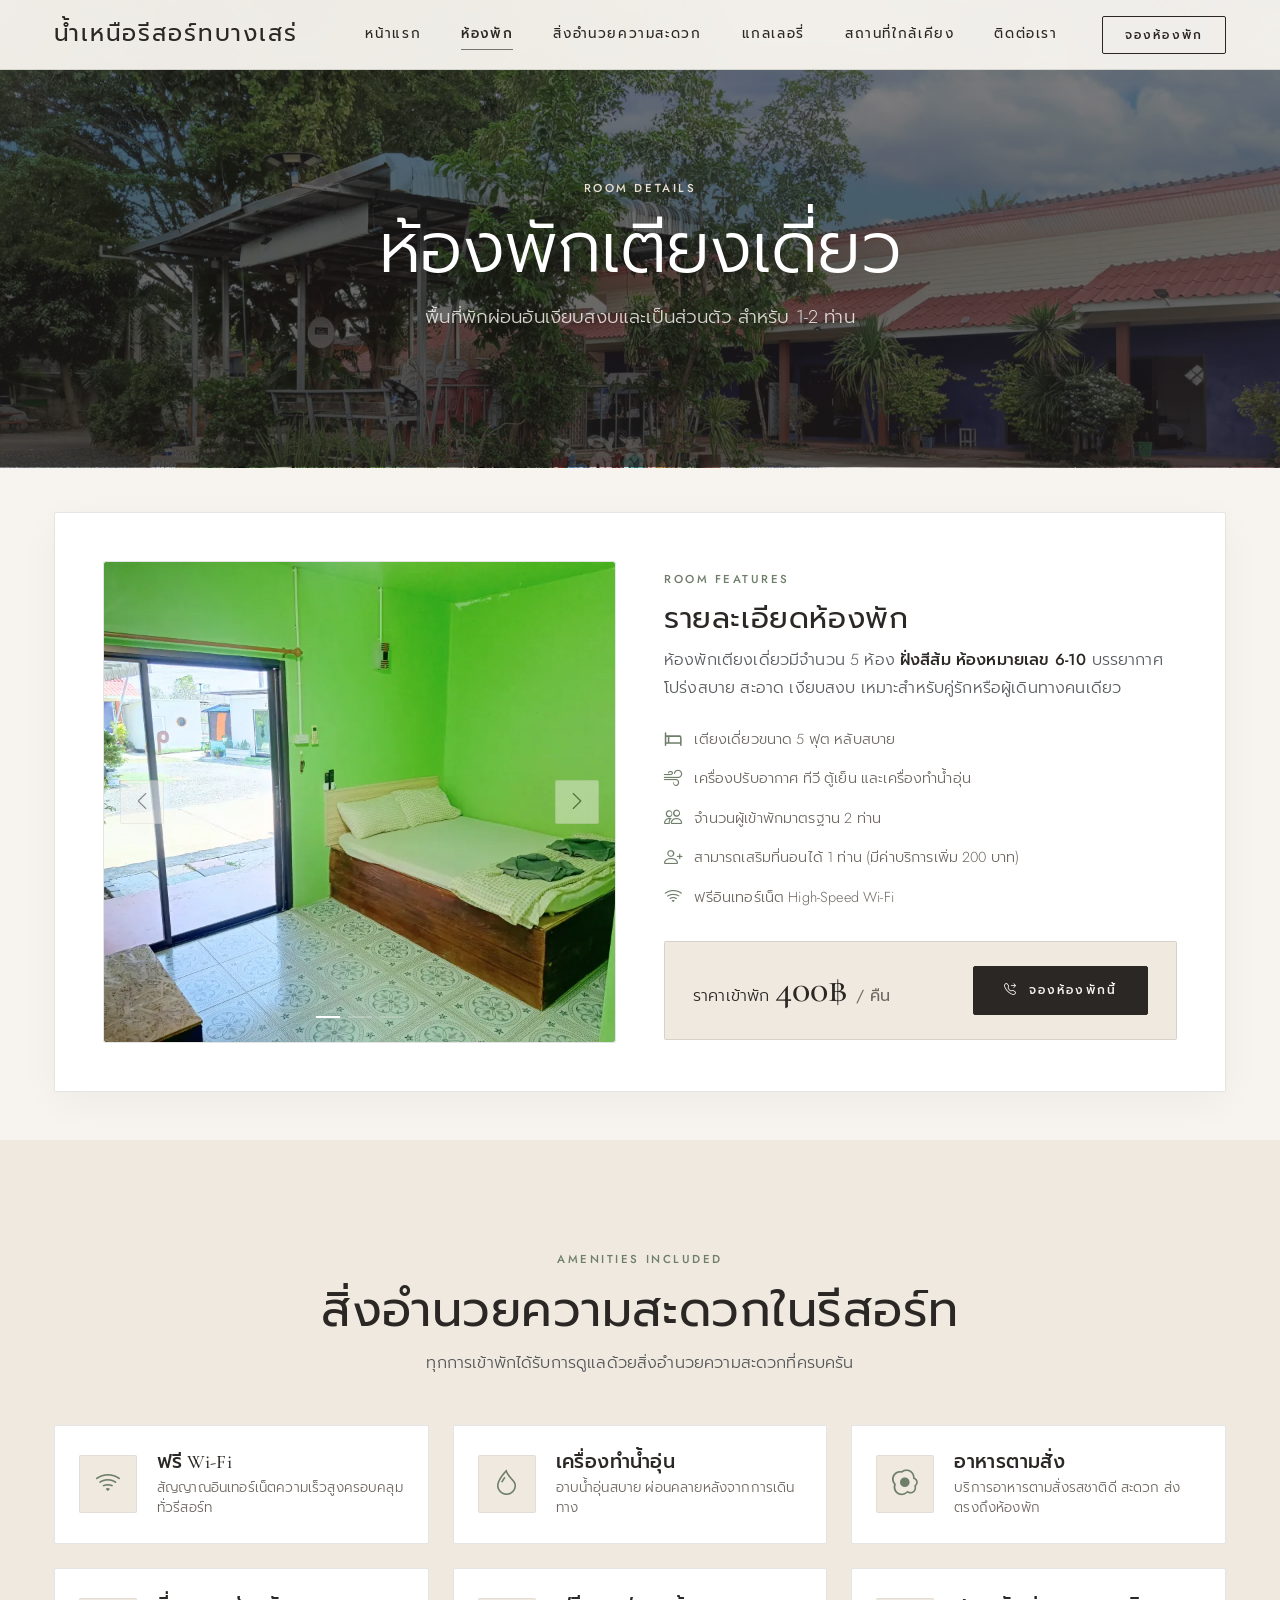
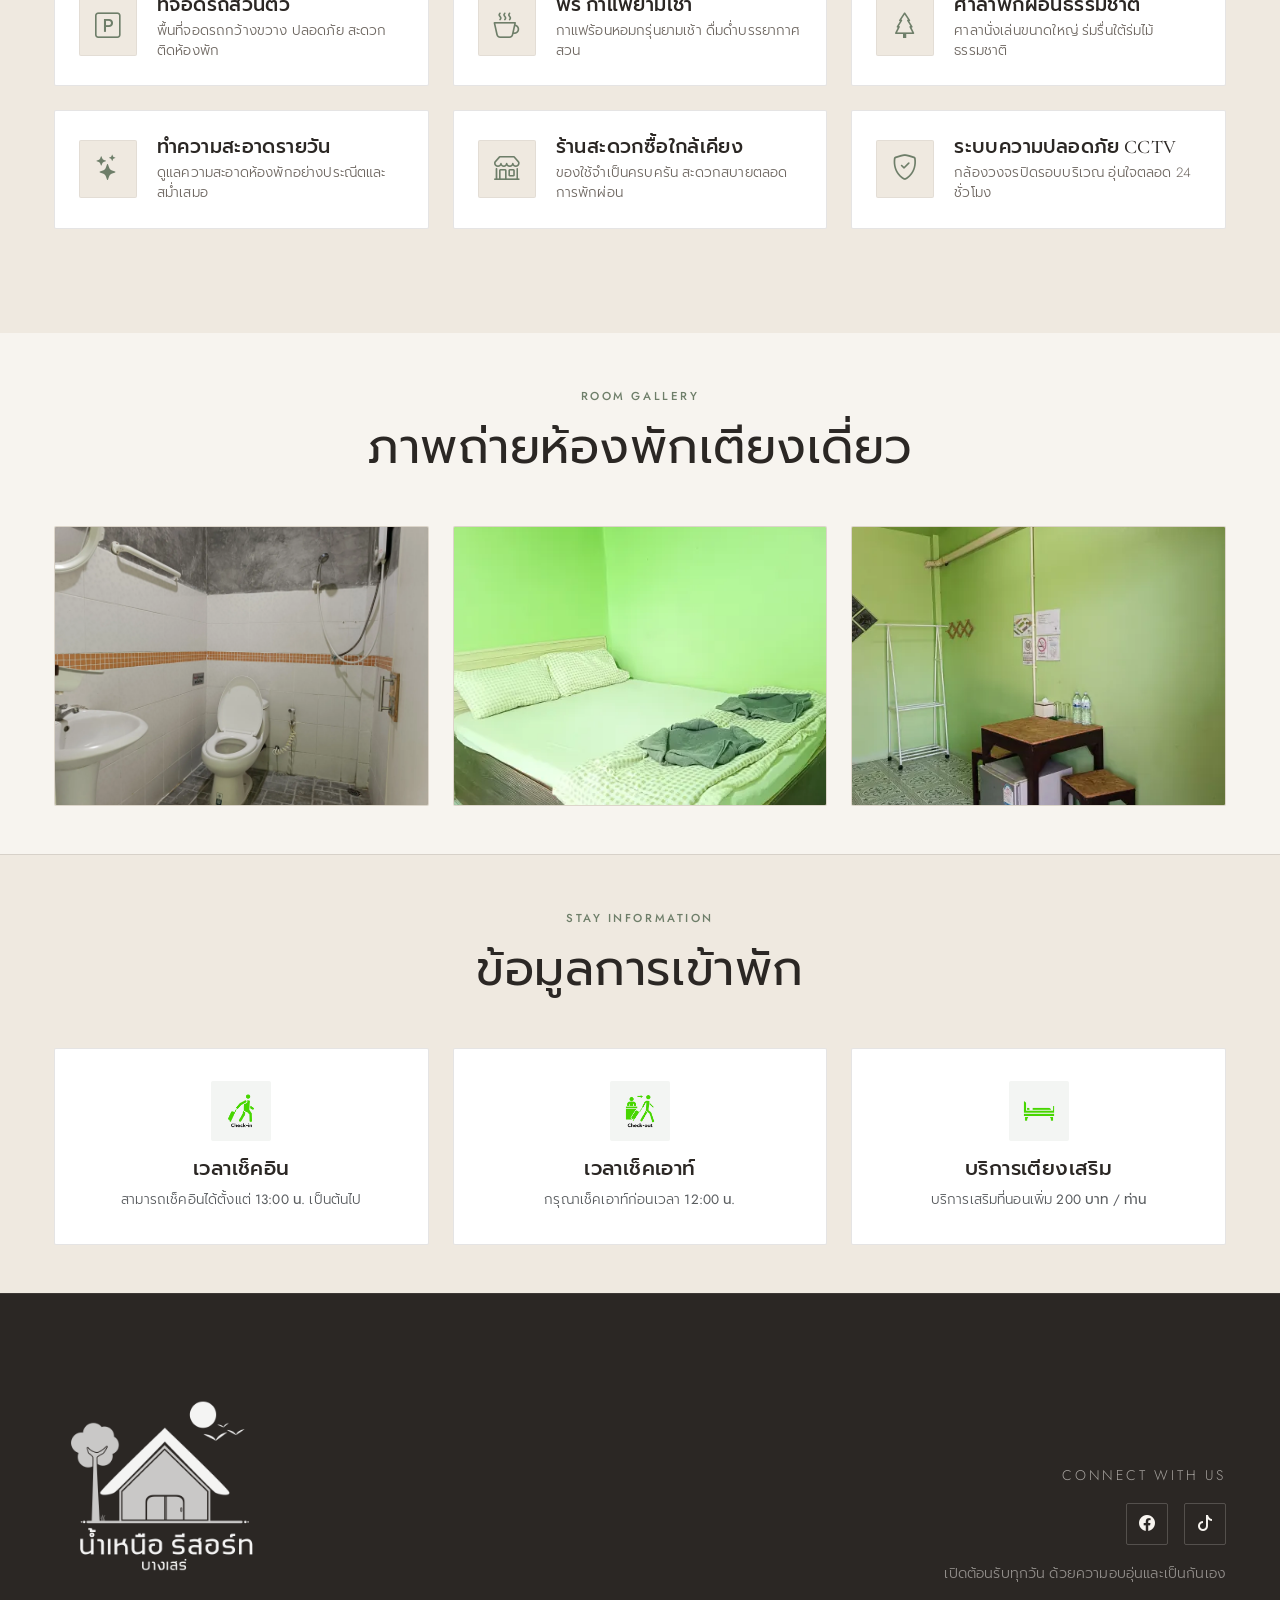
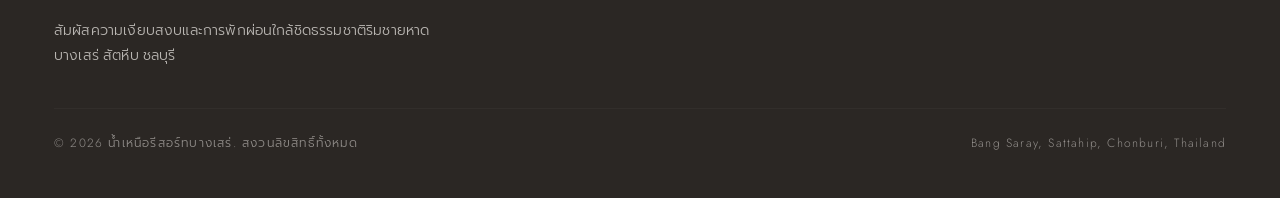
==== commit bb4295a5: "NewDesignCommit" ====
--- a/roomdetails_type/room_details_alone.html
+++ b/roomdetails_type/room_details_alone.html
@@ -4,34 +4,45 @@
 <head>
   <meta charset="UTF-8">
   <meta name="viewport" content="width=device-width, initial-scale=1.0">
-  <title>รายละเอียดห้องพักเตียงเดี่ยว</title>
+  <title>รายละเอียดห้องพักเตียงเดี่ยว | น้ำเหนือรีสอร์ทบางเสร่</title>
   <link rel="icon" type="image/x-icon" href="/img/iconheadweb.webp">
+
+  <!-- Bootstrap 5.3 & Icons -->
   <link href="https://cdn.jsdelivr.net/npm/bootstrap@5.3.8/dist/css/bootstrap.min.css" rel="stylesheet"
     integrity="sha384-sRIl4kxILFvY47J16cr9ZwB07vP4J8+LH7qKQnuqkuIAvNWLzeN8tE5YBujZqJLB" crossorigin="anonymous">
   <link rel="stylesheet" href="https://cdn.jsdelivr.net/npm/bootstrap-icons@1.13.1/font/bootstrap-icons.min.css">
+
+  <!-- Google Fonts: Cormorant Garamond, Jost, Prompt -->
   <link rel="preconnect" href="https://fonts.googleapis.com">
   <link rel="preconnect" href="https://fonts.gstatic.com" crossorigin>
+  <link href="https://fonts.googleapis.com/css2?family=Cormorant+Garamond:ital,wght@0,300;0,400;0,500;0,600;1,400&family=Jost:wght@300;400;500;600&family=Prompt:wght@200;300;400;500;600&display=swap" rel="stylesheet">
+
+  <!-- AOS Animation -->
   <link href="https://cdn.jsdelivr.net/npm/aos@2.3.4/dist/aos.css" rel="stylesheet">
-  <link href="https://fonts.googleapis.com/css2?family=Prompt:wght@300;400;500;600;700&display=swap" rel="stylesheet">
+
+  <!-- Luxury Boutique Stylesheet -->
   <link rel="stylesheet" href="/style.css">
 </head>
 
 <body>
-  <nav class="navbar navbar-expand-lg fixed-top custom-navbar" data-bs-theme="light" data-aos="fade-down">
-    <div class="container">
-      <a class="navbar-brand" style="color: #38a800;" href="/index.html">น้ำเหนือรีสอร์ทบางเสร่</a>
-
-      <button class="navbar-toggler" type="button" data-bs-toggle="collapse" data-bs-target="#navbarNav">
+  <!-- ======================== NAVBAR ======================== -->
+  <nav class="navbar navbar-expand-lg fixed-top custom-navbar solid-nav" id="mainNavbar">
+    <div class="container">
+      <a class="navbar-brand" href="/index.html">
+        น้ำเหนือรีสอร์ทบางเสร่
+      </a>
+
+      <button class="navbar-toggler" type="button" data-bs-toggle="collapse" data-bs-target="#navbarNav" aria-controls="navbarNav" aria-expanded="false" aria-label="เปิดเมนู">
         <span class="navbar-toggler-icon"></span>
       </button>
 
-      <div class="collapse navbar-collapse" id="navbarNav" data-aos="fade-left">
-        <ul class="navbar-nav ms-auto">
-          <li class="nav-item">
-            <a class="nav-link active" href="/index.html">หน้าแรก</a>
-          </li>
-          <li class="nav-item">
-            <a class="nav-link" href="/index.html#rooms">ห้องพัก</a>
+      <div class="collapse navbar-collapse" id="navbarNav">
+        <ul class="navbar-nav ms-auto align-items-lg-center">
+          <li class="nav-item">
+            <a class="nav-link" href="/index.html">หน้าแรก</a>
+          </li>
+          <li class="nav-item">
+            <a class="nav-link active" href="/index.html#rooms">ห้องพัก</a>
           </li>
           <li class="nav-item">
             <a class="nav-link" href="/index.html#facilities">สิ่งอำนวยความสะดวก</a>
@@ -40,523 +51,64 @@
             <a class="nav-link" href="/index.html#gallery">แกลเลอรี่</a>
           </li>
           <li class="nav-item">
-            <a class="nav-link" href="/index.html#ContactRoom">ติดต่อห้องพัก</a>
-          </li>
-          <li class="nav-item">
-            <a class="nav-link" href="/index.html#Attractions">แหล่งท่องเที่ยวใกล้รีสอร์ท</a>
+            <a class="nav-link" href="/index.html#Attractions">สถานที่ใกล้เคียง</a>
+          </li>
+          <li class="nav-item">
+            <a class="nav-link" href="/index.html#ContactRoom">ติดต่อเรา</a>
+          </li>
+          <li class="nav-item ms-lg-2 mt-2 mt-lg-0">
+            <a href="#" class="nav-btn-book" data-bs-toggle="modal" data-bs-target="#phoneModal">
+              จองห้องพัก
+            </a>
           </li>
         </ul>
       </div>
     </div>
   </nav>
 
-  <!-- ================== ROOM DETAILS BODY ================== -->
-  <style>
-    /* Base Colors from user preference */
-    :root {
-      --primary: #38a800;
-      --primary-hover: #2e8f00;
-      --light-bg: #f5fff0;
-      /* Very light soothing green */
-      --accent: #bfff95;
-      --dark: #1A2E26;
-      /* Deep pine text */
-      --gray: #657D71;
-      --radius-lg: 24px;
-      --radius-xl: 36px;
-    }
-
-    body {
-      font-family: 'Prompt', sans-serif;
-      background: var(--light-bg);
-      color: var(--dark);
-      overflow-x: hidden;
-      line-height: 1.6;
-    }
-
-    /* Premium Modern Hero */
-    .room-hero {
-      background: linear-gradient(135deg, rgba(26, 77, 0, 0.85) 0%, rgba(56, 168, 0, 0.85) 100%), url('/img/bg-website-namnue.webp') center/cover no-repeat;
-      color: #fff;
-      padding: 160px 0 120px;
-      text-align: center;
-      position: relative;
-      overflow: hidden;
-      border-bottom-left-radius: 50px;
-      border-bottom-right-radius: 50px;
-      box-shadow: 0 15px 45px rgba(56, 168, 0, 0.2);
-    }
-
-    /* Elegant Light Shapes background */
-    .room-hero::before {
-      content: "";
-      position: absolute;
-      top: -100px;
-      right: -100px;
-      width: 500px;
-      height: 500px;
-      background: radial-gradient(circle, rgba(188, 255, 155, 0.15) 0%, rgba(255, 255, 255, 0) 70%);
-      border-radius: 50%;
-    }
-
-    .room-hero::after {
-      content: "";
-      position: absolute;
-      bottom: -150px;
-      left: -100px;
-      width: 450px;
-      height: 450px;
-      background: radial-gradient(circle, rgba(255, 255, 255, 0.12) 0%, rgba(255, 255, 255, 0) 70%);
-      border-radius: 50%;
-    }
-
-    .room-hero h1 {
-      font-size: 3.5rem;
-      font-weight: 700;
-      letter-spacing: 0.5px;
-      margin-bottom: 12px;
-      position: relative;
-      z-index: 2;
-      text-shadow: 0 4px 15px rgba(0, 0, 0, 0.1);
-    }
-
-    .room-hero h1 span {
-      color: var(--accent);
-    }
-
-    .room-hero p {
-      font-size: 1.25rem;
-      font-weight: 300;
-      opacity: 0.9;
-      position: relative;
-      z-index: 2;
-    }
-
-    .hero-divider {
-      width: 70px;
-      height: 5px;
-      background: var(--accent);
-      margin: 25px auto;
-      border-radius: 10px;
-      position: relative;
-      z-index: 2;
-      box-shadow: 0 4px 10px rgba(188, 255, 155, 0.3);
-    }
-
-    /* Main Details Layout overlap */
-    .details-wrapper {
-      margin-top: -80px;
-      position: relative;
-      z-index: 10;
-    }
-
-    .room-card {
-      background: #ffffff;
-      border-radius: var(--radius-xl);
-      padding: 50px;
-      box-shadow: 0 25px 60px rgba(0, 0, 0, 0.05);
-      height: 100%;
-      border: 1px solid rgba(0, 0, 0, 0.03);
-    }
-
-    .section-title {
-      font-size: 2rem;
-      font-weight: 700;
-      margin-bottom: 30px;
-      position: relative;
-    }
-
-    .highlight {
-      color: var(--primary);
-    }
-
-    .section-title::after {
-      content: '';
-      position: absolute;
-      bottom: -12px;
-      left: 0;
-      width: 60px;
-      height: 4px;
-      background: linear-gradient(90deg, var(--primary), var(--accent));
-      border-radius: 4px;
-    }
-
-    /* Bullet List Features */
-    .feature-list {
-      list-style: none;
-      padding: 0;
-      margin-bottom: 40px;
-    }
-
-    .feature-list li {
-      font-size: 1.1rem;
-      color: var(--gray);
-      margin-bottom: 18px;
-      display: flex;
-      align-items: center;
-      gap: 15px;
-    }
-
-    .feature-list i {
-      color: var(--primary);
-      background: #f1ffe5;
-      width: 38px;
-      height: 38px;
-      display: flex;
-      align-items: center;
-      justify-content: center;
-      border-radius: 12px;
-      font-size: 1.1rem;
-    }
-
-    .price-box {
-      background: #fdfdfd;
-      border: 1px solid #f0f0f0;
-      border-radius: var(--radius-lg);
-      padding: 30px;
-      display: flex;
-      align-items: center;
-      flex-wrap: wrap;
-      gap: 20px;
-    }
-
-    .price-label {
-      font-size: 0.9rem;
-      color: var(--gray);
-      text-transform: uppercase;
-      letter-spacing: 1px;
-      display: block;
-      margin-bottom: 5px;
-    }
-
-    .price-amount {
-      font-size: 2.8rem;
-      font-weight: 700;
-      color: var(--primary);
-      line-height: 1;
-    }
-
-    /* Icon Box Modern */
-    .icon-box {
-      background: #fff;
-      padding: 40px 20px;
-      border-radius: var(--radius-lg);
-      transition: all 0.4s cubic-bezier(0.165, 0.84, 0.44, 1);
-      box-shadow: 0 10px 30px rgba(0, 0, 0, 0.03);
-      height: 100%;
-      border: 1px solid rgba(0, 0, 0, 0.02);
-      display: flex;
-      flex-direction: column;
-      align-items: center;
-      justify-content: center;
-    }
-
-    .icon-box i {
-      width: 70px;
-      height: 70px;
-      background: var(--light-bg);
-      display: flex;
-      align-items: center;
-      justify-content: center;
-      border-radius: 20px;
-      color: var(--primary);
-      font-size: 2.2rem;
-      margin-bottom: 25px;
-      transition: all 0.4s;
-    }
-
-    .icon-box:hover {
-      background: linear-gradient(135deg, var(--primary), var(--primary-hover));
-      transform: translateY(-8px);
-      box-shadow: 0 20px 40px rgba(56, 168, 0, 0.15);
-    }
-
-    .icon-box:hover i {
-      background: rgba(255, 255, 255, 0.2);
-      color: #fff;
-      transform: scale(1.1) rotate(5deg);
-    }
-
-    .icon-box:hover p {
-      color: #fff;
-    }
-
-    .icon-box:hover small {
-      color: rgba(255, 255, 255, 0.8);
-    }
-
-    .icon-box p {
-      font-weight: 600;
-      font-size: 1.2rem;
-      margin: 0;
-      color: var(--dark);
-      transition: color 0.4s;
-    }
-
-    .icon-box small {
-      color: var(--gray);
-      font-size: 0.95rem;
-      margin-top: 8px;
-      transition: color 0.4s;
-    }
-
-    /* Advanced Gallery Grid */
-    .gallery-grid {
-      display: grid;
-      grid-template-columns: repeat(12, 1fr);
-      gap: 20px;
-      grid-auto-rows: 250px;
-    }
-
-    .gallery-item {
-      border-radius: var(--radius-lg);
-      overflow: hidden;
-      box-shadow: 0 10px 30px rgba(0, 0, 0, 0.05);
-      position: relative;
-    }
-
-    .gallery-item img {
-      width: 100%;
-      height: 100%;
-      object-fit: cover;
-      transition: transform 0.6s cubic-bezier(0.165, 0.84, 0.44, 1);
-      will-change: transform;
-      backface-visibility: hidden;
-      -webkit-backface-visibility: hidden;
-    }
-
-    .gallery-item:hover img {
-      transform: scale(1.05);
-    }
-
-    .item-1 {
-      grid-column: span 12;
-      grid-row: span 2;
-    }
-
-    .item-wide {
-      grid-column: span 8;
-    }
-
-    .item-square {
-      grid-column: span 4;
-    }
-
-    @media (min-width: 992px) {
-      .item-1 {
-        grid-column: span 6;
-        grid-row: span 2;
-      }
-
-      .item-wide {
-        grid-column: span 6;
-      }
-
-      .item-square {
-        grid-column: span 6;
-      }
-    }
-
-    /* Button Lux */
-    .btn-lux {
-      background: linear-gradient(135deg, var(--primary), var(--primary-hover));
-      color: #fff;
-      border-radius: 50px;
-      padding: 16px 40px;
-      font-weight: 600;
-      font-size: 1.15rem;
-      border: none;
-      box-shadow: 0 12px 30px rgba(56, 168, 0, 0.25);
-      transition: all 0.3s;
-      display: inline-flex;
-      align-items: center;
-      gap: 12px;
-      text-decoration: none;
-      margin-left: auto;
-    }
-
-    .btn-lux:hover {
-      background: linear-gradient(135deg, var(--primary-hover), #1f5e00);
-      transform: translateY(-4px);
-      box-shadow: 0 18px 40px rgba(56, 168, 0, 0.35);
-      color: #fff;
-    }
-
-    /* Check in Info */
-    .info-card {
-      background: #fff;
-      border-radius: var(--radius-lg);
-      padding: 35px 25px;
-      display: flex;
-      flex-direction: column;
-      align-items: center;
-      text-align: center;
-      gap: 20px;
-      box-shadow: 0 10px 30px rgba(0, 0, 0, 0.03);
-      border: 1px solid rgba(0, 0, 0, 0.02);
-      transition: transform 0.3s;
-      height: 100%;
-    }
-
-    .info-card:hover {
-      transform: translateY(-5px);
-      border-color: rgba(56, 168, 0, 0.15);
-      box-shadow: 0 15px 35px rgba(0, 0, 0, 0.05);
-    }
-
-    .info-icon {
-      width: 80px;
-      height: 80px;
-      background: var(--light-bg);
-      color: var(--primary);
-      border-radius: 20px;
-      display: flex;
-      align-items: center;
-      justify-content: center;
-      font-size: 1.8rem;
-    }
-
-    .info-text h5 {
-      font-weight: 600;
-      margin-bottom: 8px;
-      font-size: 1.2rem;
-    }
-
-    .info-text p {
-      color: var(--gray);
-      margin-bottom: 0;
-      font-size: 1rem;
-    }
-
-    /* Clean Footer */
-    footer {
-      background: #11201A;
-      border-top: 5px solid var(--primary);
-    }
-
-    .room-main-img {
-      height: 520px;
-      object-fit: cover;
-    }
-
-    @media (max-width: 991px) {
-      .room-hero h1 {
-        font-size: 2.6rem;
-      }
-
-      .room-card {
-        padding: 30px;
-      }
-
-      .btn-lux {
-        width: 100%;
-        justify-content: center;
-        margin-left: 0;
-        margin-top: 20px;
-      }
-
-      .price-box {
-        flex-direction: column;
-        text-align: center;
-      }
-
-      .room-main-img {
-        height: auto;
-        aspect-ratio: 1 / 1;
-      }
-    }
-  </style>
-
-  <!-- HERO -->
+  <!-- ======================== ROOM HERO ======================== -->
   <section class="room-hero">
     <div class="container" data-aos="fade-up">
-      <h1 style="color: #fff;">ห้องพัก<span style="color: #bfff95;">เตียงเดี่ยว</span></h1>
-      <div class="hero-divider"></div>
-      <p>ห้องพักสำหรับ 1-2 ท่าน</p>
+      <span class="eyebrow" style="color: var(--color-sand);">Room Details</span>
+      <h1 class="text-white">ห้องพักเตียงเดี่ยว</h1>
+      <p>พื้นที่พักผ่อนอันเงียบสงบและเป็นส่วนตัว สำหรับ 1-2 ท่าน</p>
     </div>
   </section>
 
-  <!-- DETAIL SECTION -->
+  <!-- ======================== ROOM DETAILS CARD ======================== -->
   <section class="details-wrapper pb-5">
     <div class="container">
-      <div class="room-card">
+      <div class="room-card" data-aos="fade-up">
         <div class="row g-5 align-items-center">
 
-          <!-- Left Image Gallery Carousel -->
+          <!-- Left Image Carousel -->
           <div class="col-lg-6" data-aos="fade-right">
-            <style>
-              .custom-carousel-indicators {
-                margin-bottom: 1.5rem;
-              }
-
-              .custom-carousel-indicators [data-bs-target] {
-                width: 10px;
-                height: 10px;
-                border-radius: 50%;
-                background-color: rgba(255, 255, 255, 0.6);
-                border: 2px solid transparent;
-                margin: 0 6px;
-                transition: all 0.3s cubic-bezier(0.165, 0.84, 0.44, 1);
-              }
-
-              .custom-carousel-indicators .active {
-                background-color: #fff;
-                transform: scale(1.3);
-                box-shadow: 0 0 10px rgba(0, 0, 0, 0.2);
-              }
-
-              .carousel-btn-icon {
-                background-color: rgba(255, 255, 255, 0.85);
-                width: 45px;
-                height: 45px;
-                border-radius: 50%;
-                display: flex;
-                align-items: center;
-                justify-content: center;
-                box-shadow: 0 4px 15px rgba(0, 0, 0, 0.1);
-                color: var(--primary);
-                transition: all 0.3s;
-              }
-
-              .carousel-control-prev:hover .carousel-btn-icon,
-              .carousel-control-next:hover .carousel-btn-icon {
-                background-color: var(--primary);
-                color: #fff;
-                transform: scale(1.1);
-              }
-            </style>
-            <div id="roomImageCarousel" class="carousel slide overflow-hidden" data-bs-ride="carousel"
-              style="border-radius: var(--radius-xl); box-shadow: 0 10px 30px rgba(0, 0, 0, 0.05); height: 100%;">
+            <div id="roomImageCarousel" class="carousel slide overflow-hidden" data-bs-ride="carousel" style="border-radius: var(--radius-xs); border: 1px solid var(--border-color);">
               <div class="carousel-indicators custom-carousel-indicators">
-                <button type="button" data-bs-target="#roomImageCarousel" data-bs-slide-to="0" class="active"
-                  aria-current="true" aria-label="Slide 1"></button>
-                <button type="button" data-bs-target="#roomImageCarousel" data-bs-slide-to="1"
-                  aria-label="Slide 2"></button>
-                <button type="button" data-bs-target="#roomImageCarousel" data-bs-slide-to="2"
-                  aria-label="Slide 3"></button>
-              </div>
-              <div class="carousel-inner" style="height: 100%;">
-                <div class="carousel-item active" style="height: 100%;">
-                  <img src="/img/single-bed/aa9.webp" srcset="/img/single-bed/aa9-480.webp 480w, /img/single-bed/aa9-960.webp 960w, /img/single-bed/aa9.webp 1600w" sizes="(min-width: 992px) 50vw, 100vw" class="d-block w-100 room-main-img" alt="room interior main">
+                <button type="button" data-bs-target="#roomImageCarousel" data-bs-slide-to="0" class="active" aria-current="true" aria-label="Slide 1"></button>
+                <button type="button" data-bs-target="#roomImageCarousel" data-bs-slide-to="1" aria-label="Slide 2"></button>
+                <button type="button" data-bs-target="#roomImageCarousel" data-bs-slide-to="2" aria-label="Slide 3"></button>
+              </div>
+              <div class="carousel-inner">
+                <div class="carousel-item active">
+                  <img src="/img/single-bed/aa9.webp" srcset="/img/single-bed/aa9-480.webp 480w, /img/single-bed/aa9-960.webp 960w, /img/single-bed/aa9.webp 1600w" sizes="(min-width: 992px) 50vw, 100vw" class="d-block w-100 room-main-img" alt="ห้องพักเตียงเดี่ยว">
                 </div>
-                <div class="carousel-item" style="height: 100%;">
-                  <img src="/img/resort-view/v2.webp" srcset="/img/resort-view/v2-480.webp 480w, /img/resort-view/v2-960.webp 960w, /img/resort-view/v2.webp 1600w" sizes="(min-width: 992px) 50vw, 100vw" class="d-block w-100 room-main-img" alt="room bed detail">
+                <div class="carousel-item">
+                  <img src="/img/resort-view/v2.webp" srcset="/img/resort-view/v2-480.webp 480w, /img/resort-view/v2-960.webp 960w, /img/resort-view/v2.webp 1600w" sizes="(min-width: 992px) 50vw, 100vw" class="d-block w-100 room-main-img" alt="บรรยากาศรอบห้องพัก">
                 </div>
-                <div class="carousel-item" style="height: 100%;">
-                  <img src="/img/single-bed/a1.webp" srcset="/img/single-bed/a1-480.webp 480w, /img/single-bed/a1-960.webp 960w, /img/single-bed/a1.webp 1600w" sizes="(min-width: 992px) 50vw, 100vw" class="d-block w-100 room-main-img" alt="room amenities">
+                <div class="carousel-item">
+                  <img src="/img/single-bed/a1.webp" srcset="/img/single-bed/a1-480.webp 480w, /img/single-bed/a1-960.webp 960w, /img/single-bed/a1.webp 1600w" sizes="(min-width: 992px) 50vw, 100vw" class="d-block w-100 room-main-img" alt="มุมพักผ่อนเตียงเดี่ยว">
                 </div>
               </div>
-              <button class="carousel-control-prev" type="button" data-bs-target="#roomImageCarousel"
-                data-bs-slide="prev" style="width: 15%;">
+              <button class="carousel-control-prev" type="button" data-bs-target="#roomImageCarousel" data-bs-slide="prev" style="width: 15%;">
                 <div class="carousel-btn-icon">
-                  <i class="bi bi-chevron-left fs-4" style="margin-left: -2px;"></i>
+                  <i class="bi bi-chevron-left fs-5"></i>
                 </div>
                 <span class="visually-hidden">Previous</span>
               </button>
-              <button class="carousel-control-next" type="button" data-bs-target="#roomImageCarousel"
-                data-bs-slide="next" style="width: 15%;">
+              <button class="carousel-control-next" type="button" data-bs-target="#roomImageCarousel" data-bs-slide="next" style="width: 15%;">
                 <div class="carousel-btn-icon">
-                  <i class="bi bi-chevron-right fs-4" style="margin-right: -2px;"></i>
+                  <i class="bi bi-chevron-right fs-5"></i>
                 </div>
                 <span class="visually-hidden">Next</span>
               </button>
@@ -565,30 +117,42 @@
 
           <!-- Right Details -->
           <div class="col-lg-6 ps-lg-4" data-aos="fade-left" data-aos-delay="100">
-            <h3 class="section-title"><i class="bi bi-house-fill"></i> รายละเอียด<span class="highlight">ห้องพัก</span>
-            </h3>
-            <p class="mb-4" style="color: var(--gray); font-size: 1.1rem; line-height: 1.8;">
-              ห้องพักเฉพาะเตียงเดี่ยวมีจำนวน 5 ห้อง <span style="color: chocolate;">ฝั่งสีส้ม ห้องหมายเลข 6-10</span>
+            <span class="section-eyebrow">Room Features</span>
+            <h3 class="section-title mb-2">รายละเอียดห้องพัก</h3>
+            <p class="mb-4 text-muted">
+              ห้องพักเตียงเดี่ยวมีจำนวน 5 ห้อง <span style="color: var(--text-primary); font-weight: 500;">ฝั่งสีส้ม ห้องหมายเลข 6-10</span> บรรยากาศโปร่งสบาย สะอาด เงียบสงบ เหมาะสำหรับคู่รักหรือผู้เดินทางคนเดียว
             </p>
 
             <ul class="feature-list">
-              <li><img src="/img/icon/extra-bed.webp"
-                  style="width: 38px; height: 38px; background: #f1ffe5; border-radius: 12px; padding: 5px; object-fit: contain;">
-                เตียงเดี่ยว 5 ฟุต
+              <li>
+                <svg xmlns="http://www.w3.org/2000/svg" width="18" height="18" viewBox="0 0 24 24" fill="none" stroke="currentColor" stroke-width="2" stroke-linecap="round" stroke-linejoin="round" class="feature-icon" aria-hidden="true"><path d="M2 4v16M2 8h18a2 2 0 0 1 2 2v10M2 17h20M6 8v9"/></svg>
+                เตียงเดี่ยวขนาด 5 ฟุต หลับสบาย
               </li>
-              <li><i class="bi bi-wind"></i> แอร์ TV เครื่องทำน้ำอุ่น</li>
-              <li><i class="bi bi-people"></i> จำนวนผู้เข้าพัก 2 ท่าน</li>
-              <li><i class="bi bi-person-add"></i> เสริมได้ 1 ท่าน (มีค่าใช้จ่ายเพิ่ม 200 บาท)</li>
+              <li>
+                <i class="bi bi-wind"></i>
+                เครื่องปรับอากาศ ทีวี ตู้เย็น และเครื่องทำน้ำอุ่น
+              </li>
+              <li>
+                <i class="bi bi-people"></i>
+                จำนวนผู้เข้าพักมาตรฐาน 2 ท่าน
+              </li>
+              <li>
+                <i class="bi bi-person-plus"></i>
+                สามารถเสริมที่นอนได้ 1 ท่าน (มีค่าบริการเพิ่ม 200 บาท)
+              </li>
+              <li>
+                <i class="bi bi-wifi"></i>
+                ฟรีอินเทอร์เน็ต High-Speed Wi-Fi
+              </li>
             </ul>
 
-            <div class="price-box mt-5">
+            <div class="price-box">
               <div>
                 <span class="price-label">ราคาเข้าพัก</span>
-                <span class="price-amount">400฿<span style="font-size: 1rem; color: var(--gray); font-weight: 400;"> /
-                    คืน</span></span>
-              </div>
-              <a href="/index.html#ContactRoom" class="btn-lux">
-                <i class="bi bi-calendar2-check fs-5"></i> จองห้องพัก
+                <span class="price-amount">400฿ <span style="font-size: 1rem; color: var(--text-muted); font-family: var(--font-sans); font-weight: 400;">/ คืน</span></span>
+              </div>
+              <a href="#" class="btn-luxury-primary" data-bs-toggle="modal" data-bs-target="#phoneModal">
+                <i class="bi bi-telephone-forward"></i> จองห้องพักนี้
               </a>
             </div>
           </div>
@@ -598,179 +162,104 @@
     </div>
   </section>
 
-  <!-- FACILITIES -->
-  <style>
-    /* Premium Facility Cards */
-    .facility-card-premium {
-      background: rgba(255, 255, 255, 0.85);
-      backdrop-filter: blur(10px);
-      border-radius: 24px;
-      padding: 24px;
-      display: flex;
-      align-items: center;
-      gap: 20px;
-      box-shadow: 0 10px 40px rgba(56, 168, 0, 0.04);
-      border: 1px solid rgba(56, 168, 0, 0.08);
-      position: relative;
-      overflow: hidden;
-      z-index: 1;
-      height: 100%;
-    }
-
-    .facility-icon-wrap {
-      width: 70px;
-      height: 70px;
-      border-radius: 20px;
-      background: rgba(56, 168, 0, 0.08);
-      color: #38a800;
-      display: flex;
-      align-items: center;
-      justify-content: center;
-      font-size: 2rem;
-      flex-shrink: 0;
-    }
-
-    .facility-text-wrap {
-      text-align: left;
-    }
-
-    .facility-text-wrap h5 {
-      font-size: 1.15rem;
-      font-weight: 700;
-      color: #1A2E26;
-      margin-bottom: 6px;
-    }
-
-    .facility-text-wrap p {
-      font-size: 0.95rem;
-      color: #657D71;
-      margin-bottom: 0;
-      line-height: 1.5;
-    }
-  </style>
-
-  <section id="facilities" class="py-5" style="background-color: #fcfdfc; position: relative; overflow: hidden;">
-    <!-- Decorative Glowing Orbs -->
-    <div
-      style="position: absolute; top: 10%; left: -5%; width: 400px; height: 400px; background: rgba(191,255,149,0.4); filter: blur(100px); border-radius: 50%; z-index: 0; pointer-events: none;">
-    </div>
-    <div
-      style="position: absolute; bottom: 10%; right: -5%; width: 400px; height: 400px; background: rgba(56,168,0,0.15); filter: blur(100px); border-radius: 50%; z-index: 0; pointer-events: none;">
-    </div>
-
-    <div class="container" style="position: relative; z-index: 1;">
+  <!-- ======================== FACILITIES ======================== -->
+  <section id="facilities" style="background-color: var(--bg-surface);">
+    <div class="container">
       <div class="text-center mb-5" data-aos="fade-up">
-        <h3 class="section-title text-center d-inline-block"><i class="bi bi-stars"></i> สิ่งอำนวย<span
-            class="highlight">ความสะดวก</span></h3>
-        <p class="text-muted mt-2">สัมผัสประสบการณ์การพักผ่อนที่สมบูรณ์แบบ ด้วยบริการที่ใส่ใจ</p>
+        <span class="section-eyebrow">Amenities Included</span>
+        <h2>สิ่งอำนวยความสะดวกในรีสอร์ท</h2>
+        <p class="text-muted" style="max-width: 520px; margin: 0 auto;">
+          ทุกการเข้าพักได้รับการดูแลด้วยสิ่งอำนวยความสะดวกที่ครบครัน
+        </p>
       </div>
 
       <div class="row g-4 justify-content-center">
-        <!-- Item 1 -->
         <div class="col-lg-4 col-md-6" data-aos="fade-up" data-aos-delay="100">
           <div class="facility-card-premium">
-            <div class="facility-icon-wrap">
-              <i class="bi bi-wifi"></i>
-            </div>
+            <div class="facility-icon-wrap"><i class="bi bi-wifi"></i></div>
             <div class="facility-text-wrap">
               <h5>ฟรี Wi-Fi</h5>
-              <p>อินเทอร์เน็ตความเร็วสูงทั่วทั้งรีสอร์ท</p>
-            </div>
-          </div>
-        </div>
-        <!-- Item 2 -->
+              <p>สัญญาณอินเทอร์เน็ตความเร็วสูงครอบคลุมทั่วรีสอร์ท</p>
+            </div>
+          </div>
+        </div>
+
         <div class="col-lg-4 col-md-6" data-aos="fade-up" data-aos-delay="200">
           <div class="facility-card-premium">
-            <div class="facility-icon-wrap">
-              <i class="bi bi-droplet"></i>
-            </div>
+            <div class="facility-icon-wrap"><i class="bi bi-droplet"></i></div>
             <div class="facility-text-wrap">
               <h5>เครื่องทำน้ำอุ่น</h5>
-              <p>เครื่องทำน้ำอุ่น อุ่นสบาย เติมเต็มความสุขในวันพักผ่อน</p>
-            </div>
-          </div>
-        </div>
-        <!-- Item 3 -->
+              <p>อาบน้ำอุ่นสบาย ผ่อนคลายหลังจากการเดินทาง</p>
+            </div>
+          </div>
+        </div>
+
         <div class="col-lg-4 col-md-6" data-aos="fade-up" data-aos-delay="300">
           <div class="facility-card-premium">
-            <div class="facility-icon-wrap">
-              <i class="bi bi-egg-fried"></i>
-            </div>
+            <div class="facility-icon-wrap"><i class="bi bi-egg-fried"></i></div>
             <div class="facility-text-wrap">
               <h5>อาหารตามสั่ง</h5>
-              <p>บริการอาหารตามสั่ง อร่อยทุกเมนู เข้าพัก อยากกินอะไร...สั่งเลย!</p>
-            </div>
-          </div>
-        </div>
-        <!-- Item 4 -->
+              <p>บริการอาหารตามสั่งรสชาติดี สะดวก ส่งตรงถึงห้องพัก</p>
+            </div>
+          </div>
+        </div>
+
         <div class="col-lg-4 col-md-6" data-aos="fade-up" data-aos-delay="400">
           <div class="facility-card-premium">
-            <div class="facility-icon-wrap">
-              <i class="bi bi-car-front-fill"></i>
-            </div>
-            <div class="facility-text-wrap">
-              <h5>ที่จอดรถ</h5>
-              <p>พื้นที่จอดรถกว้างขวางและปลอดภัย</p>
-            </div>
-          </div>
-        </div>
-        <!-- Item 5 -->
+            <div class="facility-icon-wrap"><i class="bi bi-p-square"></i></div>
+            <div class="facility-text-wrap">
+              <h5>ที่จอดรถส่วนตัว</h5>
+              <p>พื้นที่จอดรถกว้างขวาง ปลอดภัย สะดวกติดห้องพัก</p>
+            </div>
+          </div>
+        </div>
+
         <div class="col-lg-4 col-md-6" data-aos="fade-up" data-aos-delay="500">
           <div class="facility-card-premium">
-            <div class="facility-icon-wrap">
-              <i class="bi bi-cup-hot"></i>
-            </div>
-            <div class="facility-text-wrap">
-              <h5>กาแฟยามเช้า</h5>
-              <p>กาแฟร้อน ยามเช้าฟรี</p>
-            </div>
-          </div>
-        </div>
-        <!-- Item 6 -->
+            <div class="facility-icon-wrap"><i class="bi bi-cup-hot"></i></div>
+            <div class="facility-text-wrap">
+              <h5>ฟรี กาแฟยามเช้า</h5>
+              <p>กาแฟร้อนหอมกรุ่นยามเช้า ดื่มด่ำบรรยากาศสวน</p>
+            </div>
+          </div>
+        </div>
+
         <div class="col-lg-4 col-md-6" data-aos="fade-up" data-aos-delay="600">
           <div class="facility-card-premium">
-            <div class="facility-icon-wrap">
-              <i class="bi bi-tree"></i>
-            </div>
-            <div class="facility-text-wrap">
-              <h5>ศาลาพักผ่อน</h5>
-              <p>ศาลาพักผ่อนขนาดใหญ่ พื้นที่กว้าง พักผ่อนสบาย ใต้ร่มไม้ธรรมชาติ</p>
-            </div>
-          </div>
-        </div>
-        <!-- Item 7 -->
+            <div class="facility-icon-wrap"><i class="bi bi-tree"></i></div>
+            <div class="facility-text-wrap">
+              <h5>ศาลาพักผ่อนธรรมชาติ</h5>
+              <p>ศาลานั่งเล่นขนาดใหญ่ ร่มรื่นใต้ร่มไม้ธรรมชาติ</p>
+            </div>
+          </div>
+        </div>
+
         <div class="col-lg-4 col-md-6" data-aos="fade-up" data-aos-delay="700">
           <div class="facility-card-premium">
-            <div class="facility-icon-wrap">
-              <i class="bi bi-trash-fill"></i>
-            </div>
+            <div class="facility-icon-wrap"><i class="bi bi-stars"></i></div>
             <div class="facility-text-wrap">
               <h5>ทำความสะอาดรายวัน</h5>
-              <p>บริการทำความสะอาดห้องพักทุกวัน เพื่อความสะอาด</p>
-            </div>
-          </div>
-        </div>
-        <!-- Item 8 -->
+              <p>ดูแลความสะอาดห้องพักอย่างประณีตและสม่ำเสมอ</p>
+            </div>
+          </div>
+        </div>
+
         <div class="col-lg-4 col-md-6" data-aos="fade-up" data-aos-delay="800">
           <div class="facility-card-premium">
-            <div class="facility-icon-wrap">
-              <i class="bi bi-shop"></i>
-            </div>
-            <div class="facility-text-wrap">
-              <h5>ร้านสะดวกซื้อ</h5>
-              <p>ร้านขายของชำบริเวณรีสอร์ท มีสินค้าจำเป็นครบครัน สะดวกสบายตลอดการเข้าพัก</p>
-            </div>
-          </div>
-        </div>
-        <!-- Item 9 -->
+            <div class="facility-icon-wrap"><i class="bi bi-shop"></i></div>
+            <div class="facility-text-wrap">
+              <h5>ร้านสะดวกซื้อใกล้เคียง</h5>
+              <p>ของใช้จำเป็นครบครัน สะดวกสบายตลอดการพักผ่อน</p>
+            </div>
+          </div>
+        </div>
+
         <div class="col-lg-4 col-md-6" data-aos="fade-up" data-aos-delay="900">
           <div class="facility-card-premium">
-            <div class="facility-icon-wrap">
-              <i class="bi bi-camera-video"></i>
-            </div>
-            <div class="facility-text-wrap">
-              <h5>กล้องวงจรปิด</h5>
-              <p>ระบบรักษาความปลอดภัยด้วยกล้อง CCTV อุ่นใจทุกการเข้าพัก</p>
+            <div class="facility-icon-wrap"><i class="bi bi-shield-check"></i></div>
+            <div class="facility-text-wrap">
+              <h5>ระบบความปลอดภัย CCTV</h5>
+              <p>กล้องวงจรปิดรอบบริเวณ อุ่นใจตลอด 24 ชั่วโมง</p>
             </div>
           </div>
         </div>
@@ -778,118 +267,107 @@
     </div>
   </section>
 
-  <!-- ADDITIONAL GALLERY -->
-  <section class="py-5 bg-white">
+  <!-- ======================== ADDITIONAL GALLERY ======================== -->
+  <section class="py-5">
     <div class="container">
       <div class="text-center mb-5" data-aos="fade-up">
-        <h3 class="section-title text-center d-inline-block"><i class="bi bi-images"></i> แกลเลอรี่<span
-            class="highlight">ห้องพัก</span></h3>
+        <span class="section-eyebrow">Room Gallery</span>
+        <h2>ภาพถ่ายห้องพักเตียงเดี่ยว</h2>
       </div>
 
       <!-- Desktop Grid -->
       <div class="row g-4 d-none d-md-flex">
-        <div class="col-md-4" data-aos="zoom-in" data-aos-delay="50">
+        <div class="col-md-4" data-aos="fade-up" data-aos-delay="50">
           <div class="gallery-item" style="height: 280px;">
-            <img src="/img/single-bed/a5.webp" alt="Gallery Details">
-          </div>
-        </div>
-        <div class="col-md-4" data-aos="zoom-in" data-aos-delay="100">
+            <img src="/img/single-bed/a5.webp" alt="ห้องพักเตียงเดี่ยว ภาพ 1" loading="lazy">
+          </div>
+        </div>
+        <div class="col-md-4" data-aos="fade-up" data-aos-delay="100">
           <div class="gallery-item" style="height: 280px;">
-            <img src="/img/single-bed/aa10.webp" srcset="/img/single-bed/aa10-480.webp 480w, /img/single-bed/aa10-960.webp 960w, /img/single-bed/aa10.webp 1600w" sizes="(min-width: 768px) 33vw, 100vw" alt="Gallery Details">
-          </div>
-        </div>
-        <div class="col-md-4" data-aos="zoom-in" data-aos-delay="150">
+            <img src="/img/single-bed/aa10.webp" srcset="/img/single-bed/aa10-480.webp 480w, /img/single-bed/aa10-960.webp 960w, /img/single-bed/aa10.webp 1600w" sizes="(min-width: 768px) 33vw, 100vw" alt="ห้องพักเตียงเดี่ยว ภาพ 2" loading="lazy">
+          </div>
+        </div>
+        <div class="col-md-4" data-aos="fade-up" data-aos-delay="150">
           <div class="gallery-item" style="height: 280px;">
-            <img src="/img/single-bed/aa12.webp" srcset="/img/single-bed/aa12-480.webp 480w, /img/single-bed/aa12-960.webp 960w, /img/single-bed/aa12.webp 1600w" sizes="(min-width: 768px) 33vw, 100vw" alt="Gallery Details">
+            <img src="/img/single-bed/aa12.webp" srcset="/img/single-bed/aa12-480.webp 480w, /img/single-bed/aa12-960.webp 960w, /img/single-bed/aa12.webp 1600w" sizes="(min-width: 768px) 33vw, 100vw" alt="ห้องพักเตียงเดี่ยว ภาพ 3" loading="lazy">
           </div>
         </div>
       </div>
 
       <!-- Mobile Carousel -->
       <div class="row d-md-none g-0">
-        <div class="col-12" data-aos="zoom-in" data-aos-delay="50">
-          <div id="additionalGalleryCarousel" class="carousel slide overflow-hidden" data-bs-ride="carousel"
-            style="border-radius: var(--radius-lg); box-shadow: 0 10px 30px rgba(0, 0, 0, 0.05);">
-            <div class="carousel-indicators custom-carousel-indicators" style="margin-bottom: 1rem;">
-              <button type="button" data-bs-target="#additionalGalleryCarousel" data-bs-slide-to="0" class="active"
-                aria-current="true" aria-label="Slide 1"></button>
-              <button type="button" data-bs-target="#additionalGalleryCarousel" data-bs-slide-to="1"
-                aria-label="Slide 2"></button>
-              <button type="button" data-bs-target="#additionalGalleryCarousel" data-bs-slide-to="2"
-                aria-label="Slide 3"></button>
+        <div class="col-12" data-aos="fade-up">
+          <div id="additionalGalleryCarousel" class="carousel slide overflow-hidden" data-bs-ride="carousel" style="border-radius: var(--radius-xs); border: 1px solid var(--border-color);">
+            <div class="carousel-indicators custom-carousel-indicators">
+              <button type="button" data-bs-target="#additionalGalleryCarousel" data-bs-slide-to="0" class="active" aria-current="true" aria-label="Slide 1"></button>
+              <button type="button" data-bs-target="#additionalGalleryCarousel" data-bs-slide-to="1" aria-label="Slide 2"></button>
+              <button type="button" data-bs-target="#additionalGalleryCarousel" data-bs-slide-to="2" aria-label="Slide 3"></button>
             </div>
             <div class="carousel-inner">
               <div class="carousel-item active">
-                <img src="/img/single-bed/a5.webp" class="d-block w-100"
-                  style="height: 280px; border-radius: var(--radius-lg); object-fit: cover;" alt="Gallery Details">
+                <img src="/img/single-bed/a5.webp" class="d-block w-100" style="height: 280px; object-fit: cover;" alt="ภาพห้องพัก 1" loading="lazy">
               </div>
               <div class="carousel-item">
-                <img src="/img/single-bed/aa10.webp" srcset="/img/single-bed/aa10-480.webp 480w, /img/single-bed/aa10-960.webp 960w, /img/single-bed/aa10.webp 1600w" sizes="100vw" class="d-block w-100"
-                  style="height: 280px; border-radius: var(--radius-lg); object-fit: cover;" alt="Gallery Details">
+                <img src="/img/single-bed/aa10.webp" srcset="/img/single-bed/aa10-480.webp 480w, /img/single-bed/aa10-960.webp 960w, /img/single-bed/aa10.webp 1600w" sizes="100vw" class="d-block w-100" style="height: 280px; object-fit: cover;" alt="ภาพห้องพัก 2" loading="lazy">
               </div>
               <div class="carousel-item">
-                <img src="/img/single-bed/aa12.webp" srcset="/img/single-bed/aa12-480.webp 480w, /img/single-bed/aa12-960.webp 960w, /img/single-bed/aa12.webp 1600w" sizes="100vw" class="d-block w-100"
-                  style="height: 280px; border-radius: var(--radius-lg); object-fit: cover;" alt="Gallery Details">
-              </div>
-            </div>
-            <button class="carousel-control-prev" type="button" data-bs-target="#additionalGalleryCarousel"
-              data-bs-slide="prev" style="width: 15%;">
-              <div class="carousel-btn-icon" style="width: 35px; height: 35px;">
-                <i class="bi bi-chevron-left fs-5" style="margin-left: -2px;"></i>
+                <img src="/img/single-bed/aa12.webp" srcset="/img/single-bed/aa12-480.webp 480w, /img/single-bed/aa12-960.webp 960w, /img/single-bed/aa12.webp 1600w" sizes="100vw" class="d-block w-100" style="height: 280px; object-fit: cover;" alt="ภาพห้องพัก 3" loading="lazy">
+              </div>
+            </div>
+            <button class="carousel-control-prev" type="button" data-bs-target="#additionalGalleryCarousel" data-bs-slide="prev" style="width: 15%;">
+              <div class="carousel-btn-icon">
+                <i class="bi bi-chevron-left fs-5"></i>
               </div>
               <span class="visually-hidden">Previous</span>
             </button>
-            <button class="carousel-control-next" type="button" data-bs-target="#additionalGalleryCarousel"
-              data-bs-slide="next" style="width: 15%;">
-              <div class="carousel-btn-icon" style="width: 35px; height: 35px;">
-                <i class="bi bi-chevron-right fs-5" style="margin-right: -2px;"></i>
+            <button class="carousel-control-next" type="button" data-bs-target="#additionalGalleryCarousel" data-bs-slide="next" style="width: 15%;">
+              <div class="carousel-btn-icon">
+                <i class="bi bi-chevron-right fs-5"></i>
               </div>
               <span class="visually-hidden">Next</span>
             </button>
           </div>
         </div>
       </div>
+
     </div>
   </section>
 
-  <!-- CHECK IN OUT -->
-  <section class="py-5" style="background-color: var(--light-bg); padding-bottom: 80px !important;">
+  <!-- ======================== CHECK-IN / CHECK-OUT INFO ======================== -->
+  <section class="py-5" style="background-color: var(--bg-surface); border-top: 1px solid var(--border-color);">
     <div class="container">
       <div class="text-center mb-5" data-aos="fade-up">
-        <h3 class="section-title text-center d-inline-block">ข้อมูล<span class="highlight">การเข้าพัก</span>
-        </h3>
+        <span class="section-eyebrow">Stay Information</span>
+        <h2>ข้อมูลการเข้าพัก</h2>
       </div>
 
       <div class="row g-4 justify-content-center">
         <div class="col-lg-4 col-md-6" data-aos="fade-up" data-aos-delay="100">
           <div class="info-card">
-            <div class="info-icon"><img src="/img/icon/check-in.webp" alt="Check In"
-                style="width: 60px; height: 60px; object-fit: contain;"></div>
-            <div class="info-text">
-              <h5>กำหนดการเช็คอิน</h5>
-              <p>สามารถเช็คอินได้ตั้งแต่ <strong>13.00 น.</strong> เป็นต้นไป</p>
+            <div class="info-icon"><img src="/img/icon/check-in.webp" alt="Check In" style="width: 44px; height: 44px; object-fit: contain;"></div>
+            <div>
+              <h5>เวลาเช็คอิน</h5>
+              <p class="text-muted">สามารถเช็คอินได้ตั้งแต่ <strong>13:00 น.</strong> เป็นต้นไป</p>
             </div>
           </div>
         </div>
 
         <div class="col-lg-4 col-md-6" data-aos="fade-up" data-aos-delay="200">
           <div class="info-card">
-            <div class="info-icon"><img src="/img/icon/check-out.webp" alt="Check Out"
-                style="width: 60px; height: 60px; object-fit: contain;"></div>
-            <div class="info-text">
-              <h5>กำหนดการเช็คเอาท์</h5>
-              <p>กรุณาเช็คเอาท์เวลาไม่เกิน <strong>12.00 น.</strong></p>
+            <div class="info-icon"><img src="/img/icon/check-out.webp" alt="Check Out" style="width: 44px; height: 44px; object-fit: contain;"></div>
+            <div>
+              <h5>เวลาเช็คเอาท์</h5>
+              <p class="text-muted">กรุณาเช็คเอาท์ก่อนเวลา <strong>12:00 น.</strong></p>
             </div>
           </div>
         </div>
 
         <div class="col-lg-4 col-md-6" data-aos="fade-up" data-aos-delay="300">
           <div class="info-card">
-            <div class="info-icon"><img src="/img/icon/extra-bed.webp" alt="Extra Bed"
-                style="width: 60px; height: 60px; object-fit: contain;"></div>
-            <div class="info-text">
-              <h5>เตียงเสริม</h5>
-              <p>บริการเพิ่มเตียงเสริม <strong>200 บาท</strong></p>
+            <div class="info-icon"><img src="/img/icon/extra-bed.webp" alt="Extra Bed" style="width: 44px; height: 44px; object-fit: contain;"></div>
+            <div>
+              <h5>บริการเตียงเสริม</h5>
+              <p class="text-muted">บริการเสริมที่นอนเพิ่ม <strong>200 บาท / ท่าน</strong></p>
             </div>
           </div>
         </div>
@@ -897,47 +375,101 @@
     </div>
   </section>
 
-  <footer class="text-white py-5" data-aos="fade-up">
-    <div class="container text-center text-md-start">
-      <div class="row align-items-center justify-content-center">
-        <div class="col-md-6 text-center mb-4 mb-md-0">
-          <img src="/img/logo_white.webp" alt="Logo" class="img-fluid" style="max-width: 250px;">
-        </div>
-        <div class="col-md-6 d-flex flex-column align-items-center align-items-md-start">
-          <h4 style="color: var(--accent-color);">ช่องทางออนไลน์</h4>
-          <p class="mb-3">สามารถติดต่อเราผ่านช่องทางออนไลน์ด้านล่างนี้ได้เลย</p>
-          <div class="d-flex gap-3">
-            <a href="https://www.facebook.com/profile.php?id=100063506773137" target="_blank">
-              <img src="/img/facebook_logo.webp" alt="Facebook" width="40" height="40">
-            </a>
-            <a href="https://www.tiktok.com/@namnueresort" target="_blank">
-              <img src="/img/tiktok_logo.webp" alt="tiktok" width="40" height="40">
-            </a>
-
-          </div>
-        </div>
-      </div>
-      <hr class="my-4">
-      <div class="text-center small" style="color: var(--accent-color);">
-        © <span class="current-year">2026</span> น้ำเหนือรีสอร์ทบางเสร่
+  <!-- ======================== FOOTER ======================== -->
+  <footer data-aos="fade-up">
+    <div class="container">
+      <div class="row g-4 align-items-center justify-content-between">
+        <div class="col-md-5 text-center text-md-start">
+          <img src="/img/logo_white.webp" alt="น้ำเหนือรีสอร์ท" class="img-fluid mb-3" style="max-width: 220px; opacity: 0.95;">
+          <p class="mb-0 small" style="color: rgba(247, 244, 239, 0.7); max-width: 380px;">
+            สัมผัสความเงียบสงบและการพักผ่อนใกล้ชิดธรรมชาติริมชายหาดบางเสร่ สัตหีบ ชลบุรี
+          </p>
+        </div>
+
+        <div class="col-md-6 text-center text-md-end">
+          <span class="d-block mb-3 small text-uppercase" style="letter-spacing: 0.2em; color: rgba(247, 244, 239, 0.6);">Connect With Us</span>
+          <div class="d-inline-flex gap-3 mb-3">
+            <a href="https://www.facebook.com/profile.php?id=100063506773137" target="_blank" class="footer-social-icon" aria-label="Facebook">
+              <i class="bi bi-facebook"></i>
+            </a>
+            <a href="https://www.tiktok.com/@namnueresort" target="_blank" class="footer-social-icon" aria-label="TikTok">
+              <i class="bi bi-tiktok"></i>
+            </a>
+          </div>
+          <p class="mb-0 small" style="color: rgba(247, 244, 239, 0.5);">
+            เปิดต้อนรับทุกวัน ด้วยความอบอุ่นและเป็นกันเอง
+          </p>
+        </div>
+      </div>
+
+      <hr>
+
+      <div class="d-flex flex-column flex-sm-row justify-content-between align-items-center gap-2 footer-copy">
+        <div>
+          © <span id="currentYear">2026</span> น้ำเหนือรีสอร์ทบางเสร่. สงวนลิขสิทธิ์ทั้งหมด
+        </div>
+        <div>
+          Bang Saray, Sattahip, Chonburi, Thailand
+        </div>
       </div>
     </div>
   </footer>
 
-  <script src="https://cdn.jsdelivr.net/npm/bootstrap@5.3.3/dist/js/bootstrap.bundle.min.js"></script>
-  <!-- AOS JS -->
-  <script src="https://cdn.jsdelivr.net/npm/aos@2.3.4/dist/aos.js"></script>
+  <!-- ======================== PHONE MODAL ======================== -->
+  <div class="modal fade" id="phoneModal" tabindex="-1" aria-labelledby="phoneModalLabel" aria-hidden="true">
+    <div class="modal-dialog modal-dialog-centered">
+      <div class="modal-content call-modal">
+        <div class="modal-header border-0 pb-0">
+          <h5 class="modal-title" id="phoneModalLabel">
+            สำรองห้องพักโดยตรง
+          </h5>
+          <button type="button" class="btn-close" data-bs-dismiss="modal" aria-label="ปิด"></button>
+        </div>
+        <div class="modal-body text-center pt-2">
+          <p class="text-muted small mb-4">
+            เลือกเบอร์โทรศัพท์หรือทักแชททางเพจเพื่อติดต่อเจ้าหน้าที่
+          </p>
+
+          <div class="mb-3">
+            <span class="call-name">คุณนก</span>
+            <a href="tel:0897491101" class="call-btn">
+              <i class="bi bi-telephone-outbound"></i> 089-749-1101
+            </a>
+          </div>
+
+          <div class="mb-3">
+            <span class="call-name">คุณต่าย</span>
+            <a href="tel:0945296712" class="call-btn">
+              <i class="bi bi-telephone-outbound"></i> 094-529-6712
+            </a>
+          </div>
+
+          <div class="pt-3 border-top">
+            <span class="call-channel-name"><span>ช่องทางออนไลน์:</span> Facebook Page</span>
+            <a href="https://www.facebook.com/profile.php?id=100063506773137" target="_blank" rel="noopener noreferrer" class="call-btn call-btn-facebook">
+              <i class="bi bi-facebook fs-5"></i> ทักแชท Facebook Page
+            </a>
+          </div>
+        </div>
+      </div>
+    </div>
+  </div>
+
+  <!-- Scripts -->
+  <script src="https://cdn.jsdelivr.net/npm/bootstrap@5.3.8/dist/js/bootstrap.bundle.min.js"
+    integrity="sha384-FKyoEForCGlyvwx9Hj09JcYn3nv7wiPVlz7YYwJrWVcXK/BmnVDxM+D2scQbITxI"
+    crossorigin="anonymous"></script>
+  <script src="https://unpkg.com/aos@2.3.1/dist/aos.js"></script>
+
   <script>
     AOS.init({
       duration: 800,
       once: true,
-      offset: 50
+      easing: 'ease-out'
     });
 
-    // ตั้งปีลิขสิทธิ์อัตโนมัติ
-    document.querySelectorAll('.current-year').forEach(el => {
-      el.textContent = new Date().getFullYear();
-    });
+    const yearEl = document.getElementById('currentYear');
+    if (yearEl) yearEl.textContent = new Date().getFullYear();
   </script>
 </body>
 
--- a/style.css
+++ b/style.css
@@ -1,184 +1,741 @@
-/* Color Palette: ใช้สีที่เข้ากันมากขึ้น */
+/* ==========================================================================
+   NAM NUE RESORT BANG SARAY - LUXURY BOUTIQUE STYLESHEET
+   Concept: "Quiet luxury by nature" — Aman & Six Senses inspired minimalism
+   ========================================================================== */
+
+@import url('https://fonts.googleapis.com/css2?family=Cormorant+Garamond:ital,wght@0,300;0,400;0,500;0,600;1,400&family=Jost:wght@300;400;500;600&family=Prompt:wght@200;300;400;500;600&display=swap');
+
+/* --------------------------------------------------------------------------
+   DESIGN TOKENS
+   -------------------------------------------------------------------------- */
 :root {
-  --primary-color: #38a800;
-  /* สีเขียวเข้มสำหรับแบรนด์ */
-  --primary-hover: #2e8506;
-  --secondary-color: #f1ffe5;
-  /* สีเขียวอ่อนสำหรับพื้นหลัง */
-  --accent-color: #bfff95;
-  /* สีเขียวอ่อนสำหรับเน้นข้อความ */
-  --text-dark: #1C2B28;
-  --text-muted: #5C706A;
-  --text-light: #ffffff;
-  --bg-light: #fdfdfd;
-  --card-shadow: 0 10px 30px rgba(0, 0, 0, 0.04);
-  --hover-shadow: 0 20px 40px rgba(0, 0, 0, 0.08);
+  /* Surface & Background */
+  --bg-primary: #F7F4EF;               /* Warm off-white */
+  --bg-surface: #EFE9E0;               /* Surface / alternate section */
+  --bg-card: #FFFFFF;                  /* Crisp card surface */
+  --bg-dark: #2B2724;                  /* Deep warm espresso */
+  --color-sand: #E8E0D4;               /* Sand accent & subtle fills */
+  --color-sage: #8A9A85;               /* Sage green accent */
+  --color-sage-light: rgba(138, 154, 133, 0.15);
+  --color-sage-dark: #6E7E69;          /* Deep sage for hover */
+
+  /* Text Colors */
+  --text-primary: #2B2724;             /* Dark warm brown */
+  --text-muted: #6F6862;               /* Subdued editorial */
+  --text-light: #F7F4EF;               /* Off-white */
+  --text-dim: #9C948C;
+
+  /* Borders & Dividers */
+  --border-color: rgba(43, 39, 36, 0.12); /* Subtle hairline border */
+  --border-subtle: rgba(43, 39, 36, 0.06);
+  --border-dark: rgba(247, 244, 239, 0.15);
+
+  /* Geometry & Elevation (Strict 2px-4px radius: almost sharp) */
+  --radius-xs: 2px;
+  --radius-sm: 3px;
+  --radius-md: 4px;
+  --radius-lg: 4px;
+
+  /* Shadows (Extremely subtle) */
+  --shadow-subtle: 0 10px 40px rgba(0, 0, 0, 0.04);
+  --shadow-hover: 0 20px 50px rgba(43, 39, 36, 0.08);
+
+  /* Typography */
+  --font-serif: 'Cormorant Garamond', 'Prompt', Georgia, serif;
+  --font-sans: 'Jost', 'Prompt', -apple-system, BlinkMacSystemFont, 'Segoe UI', Roboto, sans-serif;
+  --font-thai: 'Prompt', 'Jost', sans-serif;
+
+  /* Backward Compatibility Mappings */
+  --primary-color: var(--color-sage-dark);
+  --primary-hover: var(--color-dark);
+  --secondary-color: var(--bg-surface);
+  --accent-color: var(--color-sand);
+  --text-dark: var(--text-primary);
+  --card-shadow: var(--shadow-subtle);
+  --hover-shadow: var(--shadow-hover);
+}
+
+/* --------------------------------------------------------------------------
+   GLOBAL RESETS & BASE STYLES
+   -------------------------------------------------------------------------- */
+*,
+*::before,
+*::after {
+  box-sizing: border-box;
+}
+
+html {
+  scroll-behavior: smooth;
+  font-size: 16px;
+  -webkit-font-smoothing: antialiased;
+  -moz-osx-font-smoothing: grayscale;
 }
 
 body {
-  font-family: 'Prompt', sans-serif;
-  color: var(--text-dark);
-  background-color: var(--bg-light);
-  scroll-behavior: smooth;
-  line-height: 1.6;
-}
-
-h1,
-h2,
-h3,
-h4,
-h5,
-h6 {
-  color: var(--primary-color);
-  font-weight: 600;
-}
-
-/* Navbar */
-/* Navbar พื้นฐาน */
+  font-family: var(--font-sans);
+  background-color: var(--bg-primary);
+  color: var(--text-primary);
+  line-height: 1.75;
+  font-weight: 300;
+  letter-spacing: 0.01em;
+  overflow-x: hidden;
+  margin: 0;
+  padding: 0;
+}
+
+/* Headings: Editorial serif paired with elegant Thai typography */
+h1, h2, h3, h4, h5, h6,
+.h1, .h2, .h3, .h4, .h5, .h6 {
+  font-family: var(--font-serif);
+  color: var(--text-primary);
+  font-weight: 400;
+  line-height: 1.25;
+  letter-spacing: 0.02em;
+}
+
+h1, .h1 {
+  font-size: clamp(2.5rem, 5.5vw, 4.5rem);
+  font-weight: 300;
+  line-height: 1.12;
+  letter-spacing: -0.01em;
+}
+
+h2, .h2 {
+  font-size: clamp(2rem, 3.8vw, 3rem);
+  font-weight: 400;
+  letter-spacing: 0.01em;
+}
+
+h3, .h3 {
+  font-size: clamp(1.5rem, 2.4vw, 2.1rem);
+  font-weight: 400;
+}
+
+h4, .h4 {
+  font-size: clamp(1.2rem, 1.8vw, 1.5rem);
+  font-weight: 400;
+}
+
+h5, .h5 {
+  font-size: 1.15rem;
+  font-weight: 500;
+}
+
+h6, .h6 {
+  font-size: 0.95rem;
+  font-weight: 500;
+  letter-spacing: 0.05em;
+}
+
+p {
+  color: var(--text-muted);
+  line-height: 1.75;
+  margin-bottom: 1.25rem;
+  font-weight: 300;
+}
+
+/* Eyebrows & Small Meta Labels */
+.eyebrow,
+.section-eyebrow,
+.sub-title,
+.badge-eyebrow {
+  display: inline-block;
+  font-family: var(--font-sans);
+  font-size: 11.5px;
+  font-weight: 500;
+  text-transform: uppercase;
+  letter-spacing: 0.22em;
+  color: var(--color-sage-dark);
+  margin-bottom: 0.75rem;
+}
+
+.container {
+  max-width: 1220px;
+  padding-left: 24px;
+  padding-right: 24px;
+}
+
+/* Section Spacing */
+section {
+  padding: 104px 0;
+  position: relative;
+}
+
+@media (max-width: 768px) {
+  section {
+    padding: 72px 0;
+  }
+}
+
+.bg-surface,
+.bg-light,
+section#facilities,
+section#Attractions {
+  background-color: var(--bg-surface) !important;
+}
+
+/* --------------------------------------------------------------------------
+   NAVBAR (Minimal luxury, transparent over hero, warm off-white on scroll)
+   -------------------------------------------------------------------------- */
 .custom-navbar {
-  background: rgba(255, 255, 255, 0.85);
-  backdrop-filter: blur(12px);
-  -webkit-backdrop-filter: blur(12px);
-  box-shadow: 0 4px 25px rgba(0, 0, 0, 0.05);
-  transition: all 0.3s ease;
-  border-bottom: 1px solid rgba(255, 255, 255, 0.4);
-}
-
-/* โลโก้ */
+  background: transparent;
+  backdrop-filter: none;
+  -webkit-backdrop-filter: none;
+  border-bottom: 1px solid rgba(255, 255, 255, 0.15);
+  box-shadow: none;
+  padding: 22px 0;
+  transition: background-color 0.4s ease, padding 0.4s ease, border-color 0.4s ease, box-shadow 0.4s ease;
+  z-index: 1050;
+}
+
+/* Solid state when scrolled or on subpages without hero */
+.custom-navbar.scrolled,
+.custom-navbar.solid-nav,
+body.has-scrolled .custom-navbar {
+  background: rgba(247, 244, 239, 0.96) !important;
+  backdrop-filter: blur(16px);
+  -webkit-backdrop-filter: blur(16px);
+  border-bottom: 1px solid var(--border-color) !important;
+  box-shadow: 0 4px 30px rgba(43, 39, 36, 0.04) !important;
+  padding: 14px 0;
+}
+
+/* Logo */
 .custom-navbar .navbar-brand {
-  font-weight: 700;
-  font-size: 1.35rem;
-  color: var(--primary-color) !important;
-  letter-spacing: 0.5px;
-}
-
-/* เมนู */
+  font-family: var(--font-serif);
+  font-weight: 400;
+  font-size: 1.45rem;
+  letter-spacing: 0.08em;
+  color: #FFFFFF !important;
+  transition: color 0.3s ease;
+  padding: 0;
+  margin: 0;
+  display: inline-flex;
+  align-items: center;
+}
+
+.custom-navbar.scrolled .navbar-brand,
+.custom-navbar.solid-nav .navbar-brand,
+body.has-scrolled .custom-navbar .navbar-brand {
+  color: var(--text-primary) !important;
+}
+
+/* Nav Links */
+.custom-navbar .navbar-nav {
+  align-items: center;
+  gap: 8px;
+}
+
 .custom-navbar .nav-link {
+  font-family: var(--font-sans);
+  font-size: 13.5px;
+  font-weight: 400;
+  letter-spacing: 0.12em;
+  text-transform: uppercase;
+  color: rgba(255, 255, 255, 0.88) !important;
+  padding: 8px 16px !important;
   position: relative;
-  color: var(--text-dark);
-  font-weight: 500;
-  padding: 8px 18px !important;
-  transition: color 0.3s ease;
-}
-
-/* เส้นใต้แบบ Hover */
+  transition: color 0.3s ease, opacity 0.3s ease;
+}
+
+.custom-navbar.scrolled .nav-link,
+.custom-navbar.solid-nav .nav-link,
+body.has-scrolled .custom-navbar .nav-link {
+  color: var(--text-primary) !important;
+}
+
+.custom-navbar .nav-link:hover {
+  color: #FFFFFF !important;
+}
+
+.custom-navbar.scrolled .nav-link:hover,
+.custom-navbar.solid-nav .nav-link:hover,
+body.has-scrolled .custom-navbar .nav-link:hover {
+  color: var(--color-sage-dark) !important;
+}
+
+/* Animated subtle underline */
 .custom-navbar .nav-link::after {
   content: "";
   position: absolute;
-  left: 50%;
-  bottom: 0;
-  width: 0;
-  height: 3px;
-  background: linear-gradient(90deg, #38a800, #bfff95);
-  border-radius: 3px;
-  transition: all 0.3s ease;
-  transform: translateX(-50%);
-}
-
-/* Hover */
-.custom-navbar .nav-link:hover {
-  color: var(--primary-color);
-}
-
-.custom-navbar .nav-link:hover::after {
-  width: 80%;
-}
-
-/* Active */
+  left: 16px;
+  right: 16px;
+  bottom: 4px;
+  height: 1px;
+  background-color: currentColor;
+  transform: scaleX(0);
+  transform-origin: right center;
+  transition: transform 0.3s ease;
+  opacity: 0.6;
+}
+
+.custom-navbar .nav-link:hover::after,
+.custom-navbar .nav-link.active::after {
+  transform: scaleX(1);
+  transform-origin: left center;
+}
+
 .custom-navbar .nav-link.active {
-  color: var(--primary-color);
-  font-weight: 600;
-}
-
-.custom-navbar .nav-link.active::after {
-  width: 80%;
-}
-
-
+  font-weight: 500;
+}
+
+/* Nav CTA Button (Outlined Book Now) */
+.nav-btn-book {
+  border: 1px solid rgba(255, 255, 255, 0.6);
+  background: transparent;
+  color: #FFFFFF !important;
+  font-family: var(--font-sans);
+  font-size: 12px;
+  font-weight: 500;
+  letter-spacing: 0.18em;
+  text-transform: uppercase;
+  padding: 9px 22px !important;
+  border-radius: var(--radius-xs);
+  transition: all 0.35s ease;
+  text-decoration: none;
+  margin-left: 12px;
+}
+
+.nav-btn-book:hover {
+  background: #FFFFFF;
+  color: var(--text-primary) !important;
+  border-color: #FFFFFF;
+}
+
+.custom-navbar.scrolled .nav-btn-book,
+.custom-navbar.solid-nav .nav-btn-book,
+body.has-scrolled .custom-navbar .nav-btn-book {
+  border-color: var(--text-primary);
+  color: var(--text-primary) !important;
+}
+
+.custom-navbar.scrolled .nav-btn-book:hover,
+.custom-navbar.solid-nav .nav-btn-book:hover,
+body.has-scrolled .custom-navbar .nav-btn-book:hover {
+  background: var(--text-primary);
+  color: var(--text-light) !important;
+}
+
+/* Navbar Toggler for Mobile */
+.custom-navbar .navbar-toggler {
+  border: none;
+  padding: 6px 10px;
+  background: transparent;
+  box-shadow: none !important;
+  color: #FFFFFF;
+}
+
+.custom-navbar.scrolled .navbar-toggler,
+.custom-navbar.solid-nav .navbar-toggler,
+body.has-scrolled .custom-navbar .navbar-toggler {
+  color: var(--text-primary);
+}
+
+.custom-navbar .navbar-toggler-icon {
+  filter: invert(1);
+}
+
+.custom-navbar.scrolled .navbar-toggler-icon,
+.custom-navbar.solid-nav .navbar-toggler-icon,
+body.has-scrolled .custom-navbar .navbar-toggler-icon {
+  filter: none;
+}
+
+/* Mobile Minimal Drawer */
+@media (max-width: 991px) {
+  .custom-navbar .navbar-collapse {
+    background: var(--bg-primary);
+    border: 1px solid var(--border-color);
+    border-radius: var(--radius-sm);
+    padding: 24px;
+    margin-top: 16px;
+    box-shadow: var(--shadow-subtle);
+  }
+
+  .custom-navbar .navbar-nav {
+    align-items: flex-start;
+    gap: 4px;
+  }
+
+  .custom-navbar .nav-link {
+    color: var(--text-primary) !important;
+    padding: 10px 0 !important;
+    font-size: 14px;
+    width: 100%;
+  }
+
+  .custom-navbar .nav-link::after {
+    left: 0;
+    right: 0;
+    bottom: 2px;
+  }
+
+  .nav-btn-book {
+    margin-left: 0;
+    margin-top: 14px;
+    width: 100%;
+    text-align: center;
+    border-color: var(--text-primary);
+    color: var(--text-primary) !important;
+  }
+}
+
+/* --------------------------------------------------------------------------
+   HERO SECTION (Full-bleed image, quiet dark gradient, editorial headline)
+   -------------------------------------------------------------------------- */
 .hero-section {
   position: relative;
-  background: url('/img/bgnamnueresort.webp') no-repeat center center/cover;
-  height: 100vh;
+  min-height: 100vh;
   display: flex;
   align-items: center;
   justify-content: center;
+  background: url('/img/bgnamnueresort.webp') no-repeat center center / cover;
+  background-attachment: scroll;
+  color: var(--text-light);
   text-align: center;
-  color: white;
-  text-shadow: 0 4px 12px rgba(0, 0, 0, 0.5);
-}
-
-/* Phones and small tablets never need the full 1920px hero (473 KB) - serve 1280px (190 KB) */
+  padding: 140px 0 100px;
+  overflow: hidden;
+}
+
 @media (max-width: 900px) {
   .hero-section {
     background-image: url('/img/bgnamnueresort-1280.webp');
   }
 }
 
+/* Cohesive warm dark overlay */
 .hero-section::before {
   content: "";
   position: absolute;
-  top: 0;
-  left: 0;
-  width: 100%;
-  height: 100%;
-  background-color: rgba(0, 0, 0, 0.4);
+  inset: 0;
+  background: linear-gradient(
+    180deg,
+    rgba(32, 28, 25, 0.45) 0%,
+    rgba(32, 28, 25, 0.65) 60%,
+    rgba(32, 28, 25, 0.85) 100%
+  );
   z-index: 1;
 }
 
 .hero-section .container {
   position: relative;
   z-index: 2;
-}
-
-.hero-buttons .btn {
-  border-radius: 50px;
-  padding: 12px 30px;
-  font-weight: bold;
-  transition: transform 0.3s ease;
-}
-
-.hero-buttons .btn:hover {
-  transform: translateY(-3px);
-}
-
-/* Sections */
-section {
-  padding: 80px 0;
-}
-
-section#facilities {
-  background-color: var(--secondary-color);
-}
-
-/* Room Cards */
-.card {
+  max-width: 960px;
+}
+
+.hero-logo-box {
+  width: 100%;
+  max-width: 380px;
+  height: 170px;
+  margin: 0 auto 28px;
+  background: url('/img/logo_white.webp') no-repeat center center / contain;
+  filter: drop-shadow(0 4px 20px rgba(0, 0, 0, 0.35));
+}
+
+.hero-tagline {
+  font-family: var(--font-sans);
+  font-size: 13px;
+  letter-spacing: 0.3em;
+  text-transform: uppercase;
+  color: var(--color-sand);
+  margin-bottom: 12px;
+  font-weight: 400;
+}
+
+.hero-title {
+  font-family: var(--font-serif);
+  font-size: clamp(2.4rem, 5vw, 4.4rem);
+  font-weight: 300;
+  line-height: 1.15;
+  color: #FFFFFF;
+  margin-bottom: 24px;
+  letter-spacing: 0.02em;
+}
+
+.hero-subtitle {
+  font-family: var(--font-sans);
+  font-size: clamp(1rem, 1.6vw, 1.2rem);
+  color: rgba(247, 244, 239, 0.88);
+  max-width: 640px;
+  margin: 0 auto 36px;
+  line-height: 1.8;
+  font-weight: 300;
+}
+
+.hero-buttons {
+  display: flex;
+  align-items: center;
+  justify-content: center;
+  gap: 16px;
+  flex-wrap: wrap;
+}
+
+/* --------------------------------------------------------------------------
+   BOOKING BAR (Slim, horizontal elevated bar under hero)
+   -------------------------------------------------------------------------- */
+.booking-bar-wrapper {
+  position: relative;
+  z-index: 20;
+  margin-top: -46px;
+  margin-bottom: 40px;
+}
+
+.booking-bar {
+  background: var(--bg-card);
+  border: 1px solid var(--border-color);
+  border-radius: var(--radius-xs);
+  padding: 18px 28px;
+  box-shadow: var(--shadow-subtle);
+  display: grid;
+  grid-template-columns: repeat(4, 1fr) auto;
+  gap: 20px;
+  align-items: center;
+}
+
+@media (max-width: 991px) {
+  .booking-bar {
+    grid-template-columns: 1fr 1fr;
+    gap: 16px;
+    padding: 20px;
+  }
+  .booking-bar .booking-action {
+    grid-column: span 2;
+  }
+}
+
+@media (max-width: 575px) {
+  .booking-bar {
+    grid-template-columns: 1fr;
+  }
+  .booking-bar .booking-action {
+    grid-column: span 1;
+  }
+}
+
+.booking-field {
+  display: flex;
+  flex-direction: column;
+  border-bottom: 1px solid var(--border-color);
+  padding-bottom: 6px;
+  transition: border-color 0.3s ease;
+}
+
+.booking-field:focus-within {
+  border-bottom-color: var(--color-sage);
+}
+
+.booking-label {
+  font-family: var(--font-sans);
+  font-size: 11px;
+  text-transform: uppercase;
+  letter-spacing: 0.18em;
+  color: var(--text-muted);
+  margin-bottom: 4px;
+}
+
+.booking-input,
+.booking-value {
   border: none;
-  border-radius: 20px;
-  transition: transform 0.4s cubic-bezier(0.165, 0.84, 0.44, 1), box-shadow 0.4s cubic-bezier(0.165, 0.84, 0.44, 1);
-  box-shadow: var(--card-shadow);
+  background: transparent;
+  font-family: var(--font-sans);
+  font-size: 14.5px;
+  color: var(--text-primary);
+  font-weight: 500;
+  padding: 2px 0;
+  outline: none;
+}
+
+/* --------------------------------------------------------------------------
+   BUTTONS (Restrained luxury: 2px radius, no heavy pills or neon colors)
+   -------------------------------------------------------------------------- */
+.btn-luxury-primary,
+.btn-lux-green,
+.btn-lux {
+  background-color: var(--bg-dark);
+  color: var(--text-light) !important;
+  border: 1px solid var(--bg-dark);
+  border-radius: var(--radius-xs);
+  font-family: var(--font-sans);
+  font-size: 12px;
+  font-weight: 500;
+  letter-spacing: 0.18em;
+  text-transform: uppercase;
+  padding: 13px 30px;
+  transition: all 0.35s ease;
+  box-shadow: none;
+  display: inline-flex;
+  align-items: center;
+  justify-content: center;
+  gap: 10px;
+  text-decoration: none;
+  cursor: pointer;
+}
+
+.btn-luxury-primary:hover,
+.btn-lux-green:hover,
+.btn-lux:hover {
+  background-color: var(--color-sage-dark);
+  border-color: var(--color-sage-dark);
+  color: #FFFFFF !important;
+  transform: translateY(-1px);
+}
+
+.btn-luxury-outline,
+.btn-outline-light {
+  background: transparent;
+  color: #FFFFFF !important;
+  border: 1px solid rgba(255, 255, 255, 0.45);
+  border-radius: var(--radius-xs);
+  font-family: var(--font-sans);
+  font-size: 12px;
+  font-weight: 500;
+  letter-spacing: 0.18em;
+  text-transform: uppercase;
+  padding: 13px 30px;
+  transition: all 0.35s ease;
+  display: inline-flex;
+  align-items: center;
+  justify-content: center;
+  gap: 10px;
+  text-decoration: none;
+}
+
+.btn-luxury-outline:hover,
+.btn-outline-light:hover {
+  background: #FFFFFF;
+  color: var(--text-primary) !important;
+  border-color: #FFFFFF;
+  transform: translateY(-1px);
+}
+
+.btn-outline-dark,
+.btn-outline-success {
+  background: transparent;
+  color: var(--text-primary);
+  border: 1px solid var(--border-color);
+  border-radius: var(--radius-xs);
+  font-family: var(--font-sans);
+  font-size: 12px;
+  font-weight: 500;
+  letter-spacing: 0.15em;
+  text-transform: uppercase;
+  padding: 10px 22px;
+  transition: all 0.3s ease;
+  display: inline-flex;
+  align-items: center;
+  justify-content: center;
+  gap: 8px;
+  text-decoration: none;
+}
+
+.btn-outline-dark:hover,
+.btn-outline-success:hover {
+  background: var(--text-primary);
+  color: var(--text-light) !important;
+  border-color: var(--text-primary);
+}
+
+/* Secondary Editorial "Discover" Card Link */
+.btn-eco,
+.btn-discover {
+  display: inline-flex;
+  align-items: center;
+  justify-content: space-between;
+  width: 100%;
+  margin-top: auto;
+  padding: 14px 0 0;
+  border: none;
+  border-top: 1px solid var(--border-subtle);
+  background: transparent;
+  color: var(--text-primary);
+  font-family: var(--font-sans);
+  font-size: 12.5px;
+  font-weight: 500;
+  letter-spacing: 0.15em;
+  text-transform: uppercase;
+  text-decoration: none;
+  position: relative;
+  transition: color 0.3s ease;
+}
+
+.btn-eco span,
+.btn-discover span {
+  position: relative;
+}
+
+.btn-eco span::after,
+.btn-discover span::after {
+  content: "";
+  position: absolute;
+  left: 0;
+  bottom: -3px;
+  width: 0;
+  height: 1px;
+  background-color: var(--color-sage-dark);
+  transition: width 0.35s ease;
+}
+
+.btn-eco i,
+.btn-discover i {
+  font-size: 1rem;
+  color: var(--color-sage-dark);
+  transition: transform 0.35s ease;
+}
+
+.btn-eco:hover,
+.btn-discover:hover {
+  background: transparent;
+  color: var(--color-sage-dark);
+  box-shadow: none;
+  transform: none;
+}
+
+.btn-eco:hover span::after,
+.btn-discover:hover span::after {
+  width: 100%;
+}
+
+.btn-eco:hover i,
+.btn-discover:hover i {
+  transform: translateX(4px);
+}
+
+/* --------------------------------------------------------------------------
+   ROOM & VILLA CARDS (Editorial layout, 3:2 image, slow zoom, serif title)
+   -------------------------------------------------------------------------- */
+.card,
+.room-card-wrapper {
+  background: var(--bg-card);
+  border: 1px solid var(--border-color);
+  border-radius: var(--radius-xs);
+  box-shadow: none;
   overflow: hidden;
-  background: #ffffff;
-  border: 1px solid rgba(0, 0, 0, 0.02);
   display: flex;
   flex-direction: column;
   height: 100%;
-  will-change: transform, box-shadow;
-  backface-visibility: hidden;
-  -webkit-backface-visibility: hidden;
-}
-
-.card:hover {
-  transform: translateY(-8px);
-  box-shadow: var(--hover-shadow);
+  transition: border-color 0.4s ease, box-shadow 0.4s ease;
+}
+
+.card:hover,
+.room-card-wrapper:hover {
+  border-color: rgba(43, 39, 36, 0.25);
+  box-shadow: var(--shadow-subtle);
+  transform: none;
+}
+
+.card-img-wrapper {
+  position: relative;
+  aspect-ratio: 4 / 3;
+  overflow: hidden;
+  background-color: var(--color-sand);
 }
 
 .card-img-top {
+  width: 100%;
   height: 250px;
   object-fit: cover;
-  transition: transform 0.5s ease;
-  will-change: transform;
-  backface-visibility: hidden;
-  -webkit-backface-visibility: hidden;
+  transition: transform 0.9s cubic-bezier(0.25, 1, 0.5, 1);
+  border-radius: 0;
 }
 
 .card:hover .card-img-top {
@@ -186,425 +743,798 @@
 }
 
 .card-body {
+  padding: 28px 24px 20px;
+  display: flex;
+  flex-direction: column;
   flex-grow: 1;
+}
+
+.card-title {
+  font-family: var(--font-serif);
+  font-size: 1.45rem;
+  font-weight: 400;
+  color: var(--text-primary);
+  margin-bottom: 0;
+  letter-spacing: 0.01em;
+}
+
+.room-price-badge {
+  font-family: var(--font-serif);
+  font-size: 1.15rem;
+  font-weight: 500;
+  color: var(--text-primary);
+  background: transparent;
+  padding: 0;
+}
+
+.room-price-badge span {
+  font-family: var(--font-sans);
+  font-size: 11px;
+  font-weight: 400;
+  letter-spacing: 0.1em;
+  color: var(--text-muted);
+  text-transform: uppercase;
+}
+
+.card-text {
+  font-family: var(--font-sans);
+  font-size: 13.5px;
+  color: var(--text-muted);
+  margin-bottom: 7px;
+  display: flex;
+  align-items: center;
+  gap: 10px;
+  font-weight: 300;
+}
+
+.card-text i {
+  color: var(--color-sage-dark);
+  font-size: 0.95rem;
+  opacity: 0.9;
+}
+
+/* --------------------------------------------------------------------------
+   FACILITIES / AMENITIES (Thin-line icons, generous whitespace, calm tones)
+   -------------------------------------------------------------------------- */
+.facilities-card {
+  background: var(--bg-card);
+  border: 1px solid var(--border-color);
+  border-radius: var(--radius-xs);
+  padding: 36px 28px;
+  height: 100%;
   display: flex;
   flex-direction: column;
+  align-items: center;
+  text-align: center;
+  box-shadow: none;
+  transition: all 0.35s ease;
+}
+
+.facilities-card:hover {
+  border-color: rgba(43, 39, 36, 0.25);
+  box-shadow: var(--shadow-subtle);
+  transform: translateY(-2px);
+}
+
+.facilities-card .icon-box {
+  width: 64px;
+  height: 64px;
+  margin-bottom: 22px;
+  background: var(--bg-surface);
+  border: 1px solid var(--border-subtle);
+  border-radius: var(--radius-xs);
+  display: flex;
+  align-items: center;
+  justify-content: center;
+  transition: all 0.35s ease;
+}
+
+.facilities-card:hover .icon-box {
+  background: var(--color-sage);
+}
+
+.facilities-card .icon-box .bi {
+  font-size: 1.75rem;
+  color: var(--color-sage-dark);
+  transition: color 0.35s ease;
+}
+
+.facilities-card:hover .icon-box .bi {
+  color: #FFFFFF;
+}
+
+.facilities-card h5 {
+  font-family: var(--font-serif);
+  font-size: 1.3rem;
+  color: var(--text-primary);
+  margin-bottom: 8px;
+}
+
+.facilities-card p {
+  font-family: var(--font-sans);
+  font-size: 13.5px;
+  color: var(--text-muted);
+  line-height: 1.6;
+  margin-bottom: 0;
+  font-weight: 300;
+}
+
+/* --------------------------------------------------------------------------
+   GALLERY (Clean grid with generous gaps, slow image zoom, warm tone)
+   -------------------------------------------------------------------------- */
+.gallery {
+  --bs-gutter-x: 20px;
+  --bs-gutter-y: 20px;
+}
+
+.gallery-item-wrapper {
+  overflow: hidden;
+  border-radius: var(--radius-xs);
+  position: relative;
+  background-color: var(--color-sand);
+  border: 1px solid var(--border-subtle);
+}
+
+.gallery img {
+  border-radius: var(--radius-xs);
+  object-fit: cover;
+  height: 320px;
+  width: 100%;
+  box-shadow: none;
+  cursor: pointer;
+  transition: transform 0.8s cubic-bezier(0.25, 1, 0.5, 1), filter 0.5s ease;
+}
+
+.gallery img:hover {
+  transform: scale(1.04);
+  box-shadow: none;
+}
+
+/* Mobile carousel button overrides */
+.carousel-btn-icon-green {
+  background-color: rgba(247, 244, 239, 0.9);
+  width: 44px;
+  height: 44px;
+  border-radius: var(--radius-xs);
+  display: flex;
+  align-items: center;
+  justify-content: center;
+  box-shadow: var(--shadow-subtle);
+  color: var(--text-primary);
+  border: 1px solid var(--border-color);
+  transition: all 0.3s ease;
+}
+
+.carousel-btn-icon-green:hover {
+  background-color: var(--text-primary);
+  color: var(--text-light);
+  transform: none;
+}
+
+/* --------------------------------------------------------------------------
+   ATTRACTIONS (Editorial cards, delicate borders, understated badges)
+   -------------------------------------------------------------------------- */
+.attraction-card {
+  background: var(--bg-card);
+  border: 1px solid var(--border-color);
+  border-radius: var(--radius-xs);
+  box-shadow: none;
+  transition: border-color 0.35s ease, box-shadow 0.35s ease;
+}
+
+.attraction-card:hover {
+  border-color: rgba(43, 39, 36, 0.25);
+  box-shadow: var(--shadow-subtle);
+  transform: none;
+}
+
+.attraction-card h5 {
+  font-family: var(--font-serif);
+  font-size: 1.35rem;
+  color: var(--text-primary);
+  margin-bottom: 8px;
+}
+
+.attraction-distance {
+  font-family: var(--font-sans);
+  font-size: 12px;
+  letter-spacing: 0.05em;
+  color: var(--color-sage-dark);
+  font-weight: 500;
+}
+
+/* --------------------------------------------------------------------------
+   CONTACT SECTION & PHONE MODAL
+   -------------------------------------------------------------------------- */
+.contact-section {
+  padding: 104px 0;
+  background-color: var(--bg-primary);
+}
+
+.contact-card {
+  background: var(--bg-card);
+  border: 1px solid var(--border-color);
+  border-radius: var(--radius-xs);
+  padding: 44px 32px;
+  display: flex;
+  flex-direction: column;
+  align-items: center;
+  gap: 20px;
+  transition: all 0.35s ease;
+  height: 100%;
+}
+
+.contact-card:hover {
+  border-color: rgba(43, 39, 36, 0.25);
+  box-shadow: var(--shadow-subtle);
+}
+
+.icon-circle {
+  width: 76px;
+  height: 76px;
+  border-radius: var(--radius-xs);
+  display: flex;
+  align-items: center;
+  justify-content: center;
+  font-size: 1.8rem;
+  background: var(--bg-surface);
+  color: var(--text-primary);
+  border: 1px solid var(--border-color);
+  transition: all 0.35s ease;
+}
+
+.contact-card:hover .icon-circle {
+  background: var(--text-primary);
+  color: var(--text-light);
+}
+
+.contact-btn {
+  padding: 12px 32px;
+  border-radius: var(--radius-xs);
+  font-family: var(--font-sans);
+  font-size: 12px;
+  letter-spacing: 0.18em;
+  text-transform: uppercase;
+  font-weight: 500;
+  text-decoration: none;
+  transition: all 0.3s ease;
+}
+
+.contact-btn.green,
+.contact-btn.blue {
+  background: var(--text-primary);
+  color: var(--text-light);
+  border: 1px solid var(--text-primary);
+}
+
+.contact-btn.green:hover,
+.contact-btn.blue:hover {
+  background: var(--color-sage-dark);
+  border-color: var(--color-sage-dark);
+  color: #FFFFFF;
+}
+
+/* Map Container */
+.map-container {
+  border: 1px solid var(--border-color);
+  border-radius: var(--radius-xs);
+  overflow: hidden;
+}
+
+/* Modals */
+.modal-content.call-modal,
+.modal-content {
+  background-color: var(--bg-primary);
+  border: 1px solid var(--border-color);
+  border-radius: var(--radius-xs);
+  box-shadow: var(--shadow-hover);
+  padding: 16px;
+}
+
+.call-modal .modal-title {
+  font-family: var(--font-serif);
+  font-size: 1.5rem;
+  color: var(--text-primary);
+}
+
+.call-btn {
+  display: flex;
+  align-items: center;
+  justify-content: center;
+  gap: 12px;
+  margin-bottom: 12px;
+  padding: 14px 24px;
+  border-radius: var(--radius-xs);
+  background: var(--bg-dark);
+  color: var(--text-light);
+  text-decoration: none;
+  font-family: var(--font-sans);
+  font-size: 13.5px;
+  letter-spacing: 0.12em;
+  text-transform: uppercase;
+  font-weight: 500;
+  border: 1px solid var(--bg-dark);
+  transition: all 0.3s ease;
+}
+
+.call-btn:hover {
+  background: var(--color-sage-dark);
+  border-color: var(--color-sage-dark);
+  color: #FFFFFF;
+  transform: none;
+  box-shadow: none;
+}
+
+.call-btn-facebook {
+  background: #1877F2;
+  border-color: #1877F2;
+  color: #FFFFFF !important;
+}
+
+.call-btn-facebook:hover {
+  background: #0f66db;
+  border-color: #0f66db;
+  color: #FFFFFF !important;
+}
+
+.call-name {
+  font-family: var(--font-sans);
+  font-size: 12px;
+  letter-spacing: 0.15em;
+  text-transform: uppercase;
+  color: var(--text-muted);
+  display: block;
+  margin-bottom: 6px;
+  text-align: center;
+}
+
+.call-name::before {
+  content: "ผู้ติดต่อ: ";
+  color: var(--color-sage-dark);
+}
+
+.call-channel-name {
+  font-family: var(--font-sans);
+  font-size: 12px;
+  letter-spacing: 0.15em;
+  text-transform: uppercase;
+  color: var(--text-muted);
+  display: block;
+  margin-bottom: 6px;
+  text-align: center;
+}
+
+.call-channel-name span {
+  color: var(--color-sage-dark);
+}
+
+/* Underline-only Forms */
+.form-control-luxury {
+  border: none;
+  border-bottom: 1px solid var(--border-color);
+  background: transparent;
+  border-radius: 0;
+  padding: 10px 0;
+  color: var(--text-primary);
+  font-family: var(--font-sans);
+  font-size: 14px;
+  transition: border-color 0.3s ease;
+}
+
+.form-control-luxury:focus {
+  outline: none;
+  box-shadow: none;
+  border-bottom-color: var(--color-sage);
+}
+
+/* --------------------------------------------------------------------------
+   FOOTER (Dark warm brown #2B2724, off-white text, clean columns)
+   -------------------------------------------------------------------------- */
+footer {
+  background-color: var(--bg-dark) !important;
+  color: var(--text-light);
+  padding: 88px 0 44px;
+  border-top: 1px solid rgba(255, 255, 255, 0.08);
+}
+
+footer h4,
+footer h5 {
+  font-family: var(--font-serif);
+  color: var(--text-light);
+  font-size: 1.35rem;
+  letter-spacing: 0.05em;
+  margin-bottom: 16px;
+}
+
+footer p {
+  color: rgba(247, 244, 239, 0.7);
+  font-size: 14px;
+  line-height: 1.8;
+}
+
+footer hr {
+  border-color: rgba(247, 244, 239, 0.12);
+  margin: 40px 0 24px;
+}
+
+footer .footer-copy {
+  color: rgba(247, 244, 239, 0.5);
+  font-size: 12px;
+  letter-spacing: 0.1em;
+}
+
+.footer-social-icon {
+  width: 42px;
+  height: 42px;
+  border: 1px solid rgba(247, 244, 239, 0.2);
+  border-radius: var(--radius-xs);
+  display: inline-flex;
+  align-items: center;
+  justify-content: center;
+  color: var(--text-light);
+  transition: all 0.3s ease;
+}
+
+.footer-social-icon:hover {
+  background: var(--color-sage);
+  border-color: var(--color-sage);
+  color: #FFFFFF;
+}
+
+/* --------------------------------------------------------------------------
+   ROOM DETAIL SPECIFIC STYLES (Cleaned & Unified)
+   -------------------------------------------------------------------------- */
+.room-hero {
+  position: relative;
+  min-height: 52vh;
+  display: flex;
+  align-items: center;
+  justify-content: center;
+  background: url('/img/bg-website-namnue.webp') no-repeat center center / cover;
+  color: var(--text-light);
+  text-align: center;
+  padding: 130px 0 90px;
+  border-bottom: 1px solid var(--border-color);
+}
+
+.room-hero::before {
+  content: "";
+  position: absolute;
+  inset: 0;
+  background: linear-gradient(
+    180deg,
+    rgba(32, 28, 25, 0.5) 0%,
+    rgba(32, 28, 25, 0.75) 100%
+  );
+  z-index: 1;
+}
+
+.room-hero .container {
+  position: relative;
+  z-index: 2;
+}
+
+.room-hero h1 {
+  color: #FFFFFF;
+  margin-bottom: 12px;
+}
+
+.room-hero p {
+  color: rgba(247, 244, 239, 0.85);
+  font-size: 1.15rem;
+  margin-bottom: 0;
+}
+
+.room-details-card {
+  background: var(--bg-card);
+  border: 1px solid var(--border-color);
+  border-radius: var(--radius-xs);
+  padding: 44px;
+  box-shadow: var(--shadow-subtle);
+  margin-top: -60px;
+  position: relative;
+  z-index: 10;
+}
+
+@media (max-width: 768px) {
+  .room-details-card {
+    padding: 24px;
+    margin-top: -30px;
+  }
+}
+
+.feature-list {
+  list-style: none;
+  padding: 0;
+  margin: 0 0 32px;
+}
+
+.feature-list li {
+  font-family: var(--font-sans);
+  font-size: 14.5px;
+  color: var(--text-muted);
+  margin-bottom: 14px;
+  display: flex;
+  align-items: center;
+  gap: 12px;
+}
+
+.feature-list i,
+.feature-list svg {
+  color: var(--color-sage-dark);
+  font-size: 1.15rem;
+  width: 1.15rem;
+  height: 1.15rem;
+  flex-shrink: 0;
+  display: inline-flex;
+  align-items: center;
+  justify-content: center;
+}
+
+.feature-list img {
+  width: 20px;
+  height: 20px;
+  min-width: 20px;
+  min-height: 20px;
+  max-width: 20px;
+  max-height: 20px;
+  object-fit: contain;
+  flex-shrink: 0;
+}
+
+.price-box {
+  background: var(--bg-surface);
+  border: 1px solid var(--border-color);
+  border-radius: var(--radius-xs);
+  padding: 24px 28px;
+  display: flex;
+  align-items: center;
+  justify-content: space-between;
+  flex-wrap: wrap;
+  gap: 16px;
+  margin-top: 24px;
+}
+
+.price-amount {
+  font-family: var(--font-serif);
+  font-size: 2.4rem;
+  color: var(--text-primary);
+  line-height: 1;
+  font-weight: 500;
+}
+
+.info-card {
+  background: var(--bg-card);
+  border: 1px solid var(--border-color);
+  border-radius: var(--radius-xs);
+  padding: 32px 24px;
+  display: flex;
+  flex-direction: column;
+  align-items: center;
+  text-align: center;
+  gap: 16px;
+  height: 100%;
+}
+
+.info-icon {
+  width: 60px;
+  height: 60px;
+  border-radius: var(--radius-xs);
+  background: rgba(138, 154, 133, 0.1);
+  display: flex;
+  align-items: center;
+  justify-content: center;
+  flex-shrink: 0;
+}
+
+.info-icon img,
+.info-icon svg {
+  width: 36px;
+  height: 36px;
+  max-width: 36px;
+  max-height: 36px;
+  object-fit: contain;
+}
+
+.info-card h5 {
+  font-family: var(--font-serif);
+  font-size: 1.25rem;
+  color: var(--text-primary);
+  margin-bottom: 6px;
+}
+
+.info-card p {
+  font-size: 13.5px;
+  margin-bottom: 0;
+}
+
+/* Room Details Specific Components */
+.details-wrapper {
+  margin-top: -60px;
+  position: relative;
+  z-index: 10;
+}
+
+.room-card {
+  background: var(--bg-card);
+  border: 1px solid var(--border-color);
+  border-radius: var(--radius-xs);
+  padding: 48px;
+  box-shadow: var(--shadow-subtle);
+}
+
+@media (max-width: 991px) {
+  .room-card {
+    padding: 24px;
+    margin-top: -30px;
+  }
+}
+
+.section-title {
+  font-family: var(--font-serif);
+  font-size: 1.85rem;
+  font-weight: 400;
+  color: var(--text-primary);
+  margin-bottom: 24px;
+}
+
+.section-title .highlight {
+  color: var(--color-sage-dark);
+}
+
+.section-title::after {
+  display: none !important;
+}
+
+.room-main-img {
+  height: 480px;
+  object-fit: cover;
+  border-radius: var(--radius-xs);
+  width: 100%;
+}
+
+@media (max-width: 991px) {
+  .room-main-img {
+    height: auto;
+    aspect-ratio: 4 / 3;
+  }
+}
+
+.custom-carousel-indicators {
+  margin-bottom: 1.5rem;
+}
+
+.custom-carousel-indicators [data-bs-target] {
+  width: 24px;
+  height: 2px;
+  border-radius: 0;
+  background-color: rgba(255, 255, 255, 0.5);
+  border: none;
+  margin: 0 4px;
+  transition: all 0.3s ease;
+}
+
+.custom-carousel-indicators .active {
+  background-color: #FFFFFF;
+  transform: none;
+  box-shadow: none;
+}
+
+.carousel-btn-icon {
+  background-color: rgba(247, 244, 239, 0.9);
+  width: 44px;
+  height: 44px;
+  border-radius: var(--radius-xs);
+  display: flex;
+  align-items: center;
+  justify-content: center;
+  box-shadow: var(--shadow-subtle);
+  color: var(--text-primary);
+  border: 1px solid var(--border-color);
+  transition: all 0.3s ease;
+}
+
+.carousel-control-prev:hover .carousel-btn-icon,
+.carousel-control-next:hover .carousel-btn-icon {
+  background-color: var(--text-primary);
+  color: var(--text-light);
+  transform: none;
+}
+
+/* Facility Card Premium (Room Details) */
+.facility-card-premium {
+  background: var(--bg-card);
+  border: 1px solid var(--border-color);
+  border-radius: var(--radius-xs);
   padding: 24px;
-}
-
-.card-text {
-  color: var(--text-muted);
-  margin-bottom: 8px;
-  display: flex;
-  align-items: center;
-  gap: 8px;
-}
-
-.card-text i {
-  color: var(--primary-color);
-  font-size: 1.1rem;
-}
-
-.btn-outline-success {
-  border-color: var(--primary-color);
-  color: var(--primary-color);
-}
-
-.btn-outline-success:hover {
-  background-color: var(--primary-color);
-  color: white;
-}
-
-/* Facilities Card */
-.facilities-card {
-  padding: 30px 20px;
-  background: #ffffff;
-  border-radius: 20px;
-  box-shadow: var(--card-shadow);
-  transition: all 0.4s cubic-bezier(0.165, 0.84, 0.44, 1);
+  display: flex;
+  align-items: center;
+  gap: 20px;
+  box-shadow: none;
+  transition: all 0.35s ease;
   height: 100%;
-  border: 1px solid rgba(0, 0, 0, 0.02);
-  display: flex;
-  flex-direction: column;
-  align-items: center;
-  text-align: center;
-}
-
-
-
-.icon-box {
-  width: 80px;
-  height: 80px;
-  margin-bottom: 20px;
-  background: linear-gradient(135deg, rgba(56, 168, 0, 0.1), rgba(191, 255, 149, 0.2));
-  border-radius: 24px;
+}
+
+.facility-card-premium:hover {
+  border-color: rgba(43, 39, 36, 0.25);
+  box-shadow: var(--shadow-subtle);
+}
+
+.facility-icon-wrap {
+  width: 58px;
+  height: 58px;
+  border-radius: var(--radius-xs);
+  background: var(--bg-surface);
+  border: 1px solid var(--border-subtle);
+  color: var(--color-sage-dark);
+  font-size: 1.6rem;
   display: flex;
   align-items: center;
   justify-content: center;
-  transition: all 0.4s ease;
-}
-
-
-
-.icon-box .bi {
-  font-size: 2.5rem;
-  color: var(--primary-color);
-  transition: all 0.4s ease;
-}
-
-
-
-.facilities-card h5 {
-  color: var(--text-dark);
-  font-weight: 600;
-  margin-bottom: 12px;
-}
-
-.facilities-card p {
+  flex-shrink: 0;
+  transition: all 0.35s ease;
+}
+
+.facility-card-premium:hover .facility-icon-wrap {
+  background: var(--color-sage);
+  color: #FFFFFF;
+}
+
+.facility-text-wrap h5 {
+  font-family: var(--font-serif);
+  font-size: 1.2rem;
+  font-weight: 500;
+  color: var(--text-primary);
+  margin-bottom: 4px;
+}
+
+.facility-text-wrap p {
+  font-family: var(--font-sans);
+  font-size: 13.5px;
   color: var(--text-muted);
   margin-bottom: 0;
   line-height: 1.5;
 }
 
-/* Gallery */
-.gallery img {
-  border-radius: 20px;
-  object-fit: cover;
-  height: 300px;
-  box-shadow: var(--card-shadow);
-  transition: transform 0.5s cubic-bezier(0.165, 0.84, 0.44, 1), box-shadow 0.5s cubic-bezier(0.165, 0.84, 0.44, 1);
-  cursor: pointer;
-  width: 100%;
-  will-change: transform;
-  backface-visibility: hidden;
-  -webkit-backface-visibility: hidden;
-}
-
-.gallery img:hover {
-  transform: scale(1.03) translateY(-5px);
-  box-shadow: var(--hover-shadow);
-  z-index: 10;
-}
-
-/* Contact & Footer */
-#contact {
-  background-color: var(--primary-color);
-  color: white;
-}
-
-#contact a {
-  color: var(--accent-color);
-}
-
-#contact i {
-  color: var(--accent-color);
-}
-
-footer {
-  background-color: #0e3201;
-  color: white;
-}
-
-footer h4 {
-  color: var(--accent-color);
-}
-
-footer hr {
-  border-color: var(--accent-color);
-}
-
-.map-container {
+.gallery-item {
+  border-radius: var(--radius-xs);
+  overflow: hidden;
+  border: 1px solid var(--border-subtle);
+  background-color: var(--color-sand);
   position: relative;
-  width: 100%;
-  height: 0;
-  padding-bottom: 75%;
-  /* 4:3 Aspect Ratio */
-  border-radius: 15px;
-  overflow: hidden;
-  box-shadow: 0 5px 15px rgba(0, 0, 0, 0.2);
-}
-
-.map-container iframe {
-  position: absolute;
-  top: 0;
-  left: 0;
+}
+
+.gallery-item img {
   width: 100%;
   height: 100%;
-  border: 0;
-}
-
-.btn-lux-green {
-  background: linear-gradient(135deg, #38a800, #bfff95);
-  color: #ffffff;
-  border-radius: 999px;
-  padding: 12px 30px;
-  font-weight: 500;
-  border: none;
-  box-shadow: 0 10px 30px rgba(15, 61, 46, 0.35);
-  transition: all 0.3s ease;
-}
-
-.btn-lux-green:hover {
-  background: linear-gradient(135deg, #bfff95, #bfff95);
-  box-shadow: 0 15px 40px rgba(15, 61, 46, 0.5);
-  transform: translateY(-2px);
-  color: #ffffff;
-}
-
-.btn-eco {
-  display: inline-flex;
-  align-items: center;
-  justify-content: center;
-  width: 100%;
-  margin-top: auto;
-  gap: 8px;
-
-  padding: 10px 15px;
-  border-radius: 999px;
-
-  background-color: transparent;
-  color: #38a800;
-  border: 1.5px solid #38a800;
-
-  font-weight: 500;
-  text-decoration: none;
-
-  transition: all 0.25s ease;
-}
-
-.btn-eco i {
-  font-size: 1rem;
-}
-
-/* Hover เรียบหรู */
-.btn-eco:hover {
-  background-color: #38a800;
-  color: #ffffff;
-  box-shadow: 0 8px 24px rgba(15, 61, 46, 0.25);
-  transform: translateY(-1px);
-}
-
-.btn-eco:hover i {
-  transform: translateX(4px);
-  transition: transform 0.25s ease;
-}
-
-
-
-.contact-section {
-  padding: 80px 0;
-  background: linear-gradient(180deg, #f1ffe5, #ffffff);
-}
-
-.contact-icon {
-  font-size: 3rem;
-  color: #38a800;
-}
-
-.contact-title {
-  font-size: 2.4rem;
-  font-weight: 600;
-  margin-top: 10px;
-}
-
-.contact-subtitle {
-  color: #444;
-  font-size: 1.1rem;
-  font-weight: 500;
-}
-
-/* Card */
-.contact-card {
-  display: flex;
-  flex-direction: column;
-  align-items: center;
-  gap: 16px;
-}
-
-/* Icon Circle */
-.icon-circle {
-  width: 120px;
-  height: 120px;
-  border-radius: 50%;
-  display: flex;
-  align-items: center;
-  justify-content: center;
-  font-size: 3rem;
-  color: #fff;
-}
-
-.icon-circle.blue {
-  background: #0d8cf0;
-}
-
-.icon-circle.green {
-  background: #38a800;
-}
-
-
-/* Button */
-.contact-btn {
-  padding: 10px 26px;
-  border-radius: 999px;
-  color: #fff;
-  text-decoration: none;
-  font-weight: 500;
-  transition: all 0.25s ease;
-}
-
-.contact-btn.blue {
-  background: #0d8cf0;
-}
-
-.contact-btn.green {
-  background: #38a800;
-}
-
-.contact-btn:hover {
-  transform: translateY(-2px);
-  box-shadow: 0 8px 24px rgba(0, 0, 0, 0.2);
-}
-
-.call-modal {
-  border-radius: 20px;
-  padding-bottom: 10px;
-}
-
-.call-modal .modal-title {
-  font-weight: 600;
-  color: #38a800;
-}
-
-/* ปุ่มโทรใน Modal */
-.call-btn {
-  display: flex;
-  align-items: center;
-  justify-content: center;
-  gap: 10px;
-
-  margin-bottom: 14px;
-  padding: 14px 20px;
-
-  border-radius: 999px;
-  background: linear-gradient(135deg, #38a800, #51dc06);
-  color: #ffffff;
-  text-decoration: none;
-  font-size: 1.05rem;
-  font-weight: 500;
-
-  transition: all 0.25s ease;
-}
-
-.call-btn:hover {
-  transform: translateY(-2px);
-  box-shadow: 0 10px 30px rgba(15, 61, 46, 0.4);
-  color: #ffffff;
-}
-
-.call-person {
-  margin-bottom: 18px;
-}
-
-.call-name {
-  display: block;
-  margin-bottom: 6px;
-  font-size: 0.95rem;
-  font-weight: 500;
-  color: #24580f;
-  text-align: center;
-}
-
-.call-name::before {
-  content: "ผู้ติดต่อ:";
-  margin-right: 4px;
-  color: #28690b;
-}
-
-/* Card Style */
-.attraction-card {
-  background: #fff;
-  border-radius: 22px;
-  overflow: hidden;
-  box-shadow: 0 12px 35px rgba(0, 0, 0, .08);
-  transition: transform .35s ease, box-shadow .35s ease;
-  will-change: transform, box-shadow;
-  backface-visibility: hidden;
-  -webkit-backface-visibility: hidden;
-}
-
-.attraction-card:hover {
-  transform: translateY(-6px);
-  box-shadow: 0 20px 55px rgba(0, 0, 0, .14);
-}
-
-/* Mobile Responsive */
-@media (max-width: 767px) {
-
-  /* Navbar Logo Mobile Size */
-  .custom-navbar .navbar-brand {
-    font-size: 1.1rem;
-    letter-spacing: 0;
+  object-fit: cover;
+  transition: transform 0.8s cubic-bezier(0.25, 1, 0.5, 1);
+}
+
+.gallery-item:hover img {
+  transform: scale(1.04);
+}
+
+/* --------------------------------------------------------------------------
+   MOTION & ACCESSIBILITY
+   -------------------------------------------------------------------------- */
+[data-aos] {
+  transition-timing-function: cubic-bezier(0.25, 1, 0.5, 1) !important;
+}
+
+@media (prefers-reduced-motion: reduce) {
+  *,
+  *::before,
+  *::after {
+    animation-duration: 0.01ms !important;
+    animation-iteration-count: 1 !important;
+    transition-duration: 0.01ms !important;
+    scroll-behavior: auto !important;
   }
-
-  /* Compact Attractions for Mobile */
-  .attractions-scroll {
-    display: flex;
-    flex-wrap: nowrap !important;
-    overflow-x: auto;
-    -webkit-overflow-scrolling: touch;
-    scroll-snap-type: x mandatory;
-    padding-bottom: 1rem;
-    /* Add negative margin to make scroll go to edge of screen */
-    margin-right: -15px;
-    margin-left: -15px;
-    padding-left: 15px;
-    padding-right: 15px;
-  }
-
-  .attractions-scroll>div {
-    flex: 0 0 80%;
-    max-width: 80%;
-    scroll-snap-align: center;
-  }
-
-  /* Hide scrollbar */
-  .attractions-scroll::-webkit-scrollbar {
-    display: none;
-  }
-
-  .attractions-scroll {
-    -ms-overflow-style: none;
-    scrollbar-width: none;
-  }
-
-  /* Reduce card sizes */
-  .attractions-scroll .attraction-card {
-    padding: 1.25rem !important;
-    /* override p-4 */
-  }
-
-  .attractions-scroll .attraction-card h5 {
-    font-size: 1.1rem;
-    margin-bottom: 0.25rem;
-  }
-
-  .attractions-scroll .attraction-card p.small {
-    font-size: 0.8rem;
-    margin-bottom: 0.75rem !important;
-    display: -webkit-box;
-    -webkit-line-clamp: 2;
-    -webkit-box-orient: vertical;
-    overflow: hidden;
-  }
-
-  .attractions-scroll .attraction-card .d-flex.justify-content-between {
-    flex-direction: column;
-    align-items: flex-start !important;
-    gap: 8px;
-  }
-
-  .attractions-scroll .attraction-card .btn {
-    width: 100%;
-    text-align: center;
+  
+  [data-aos] {
+    opacity: 1 !important;
+    transform: none !important;
+    transition: none !important;
   }
 }
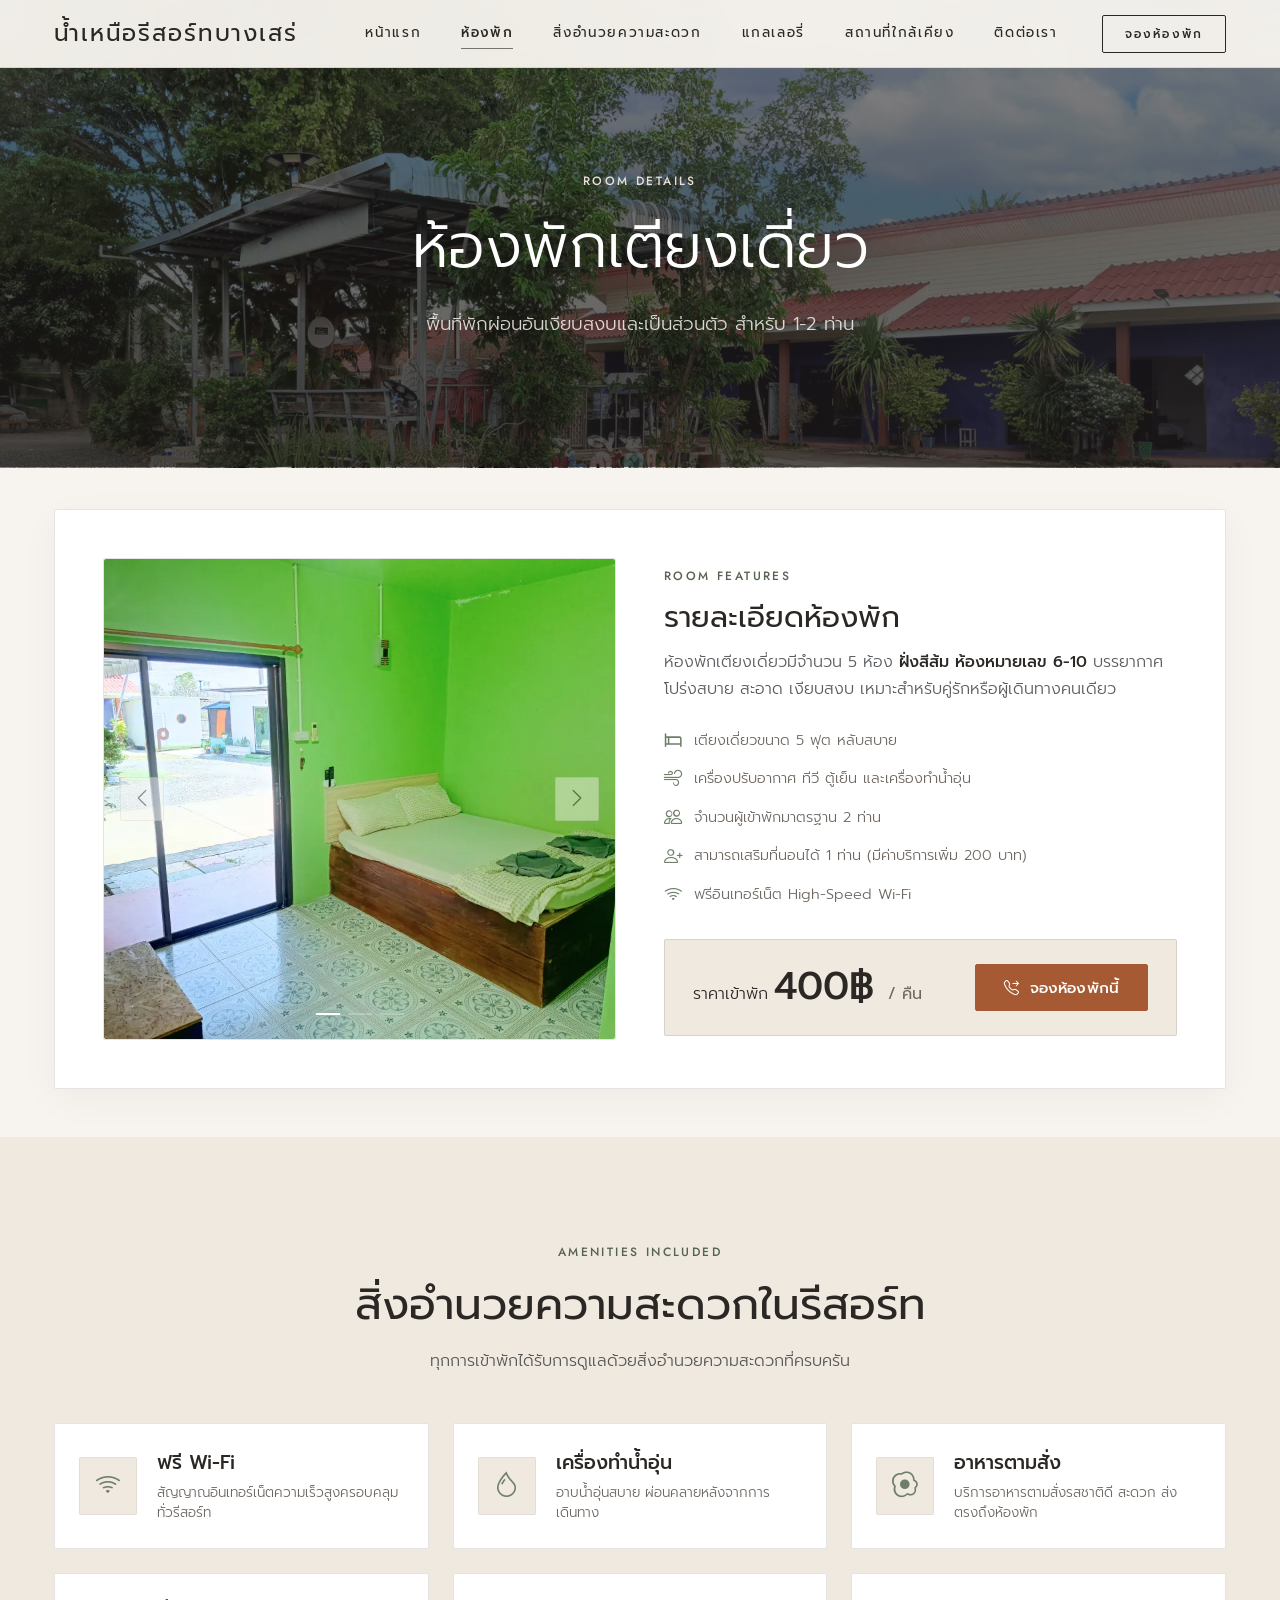
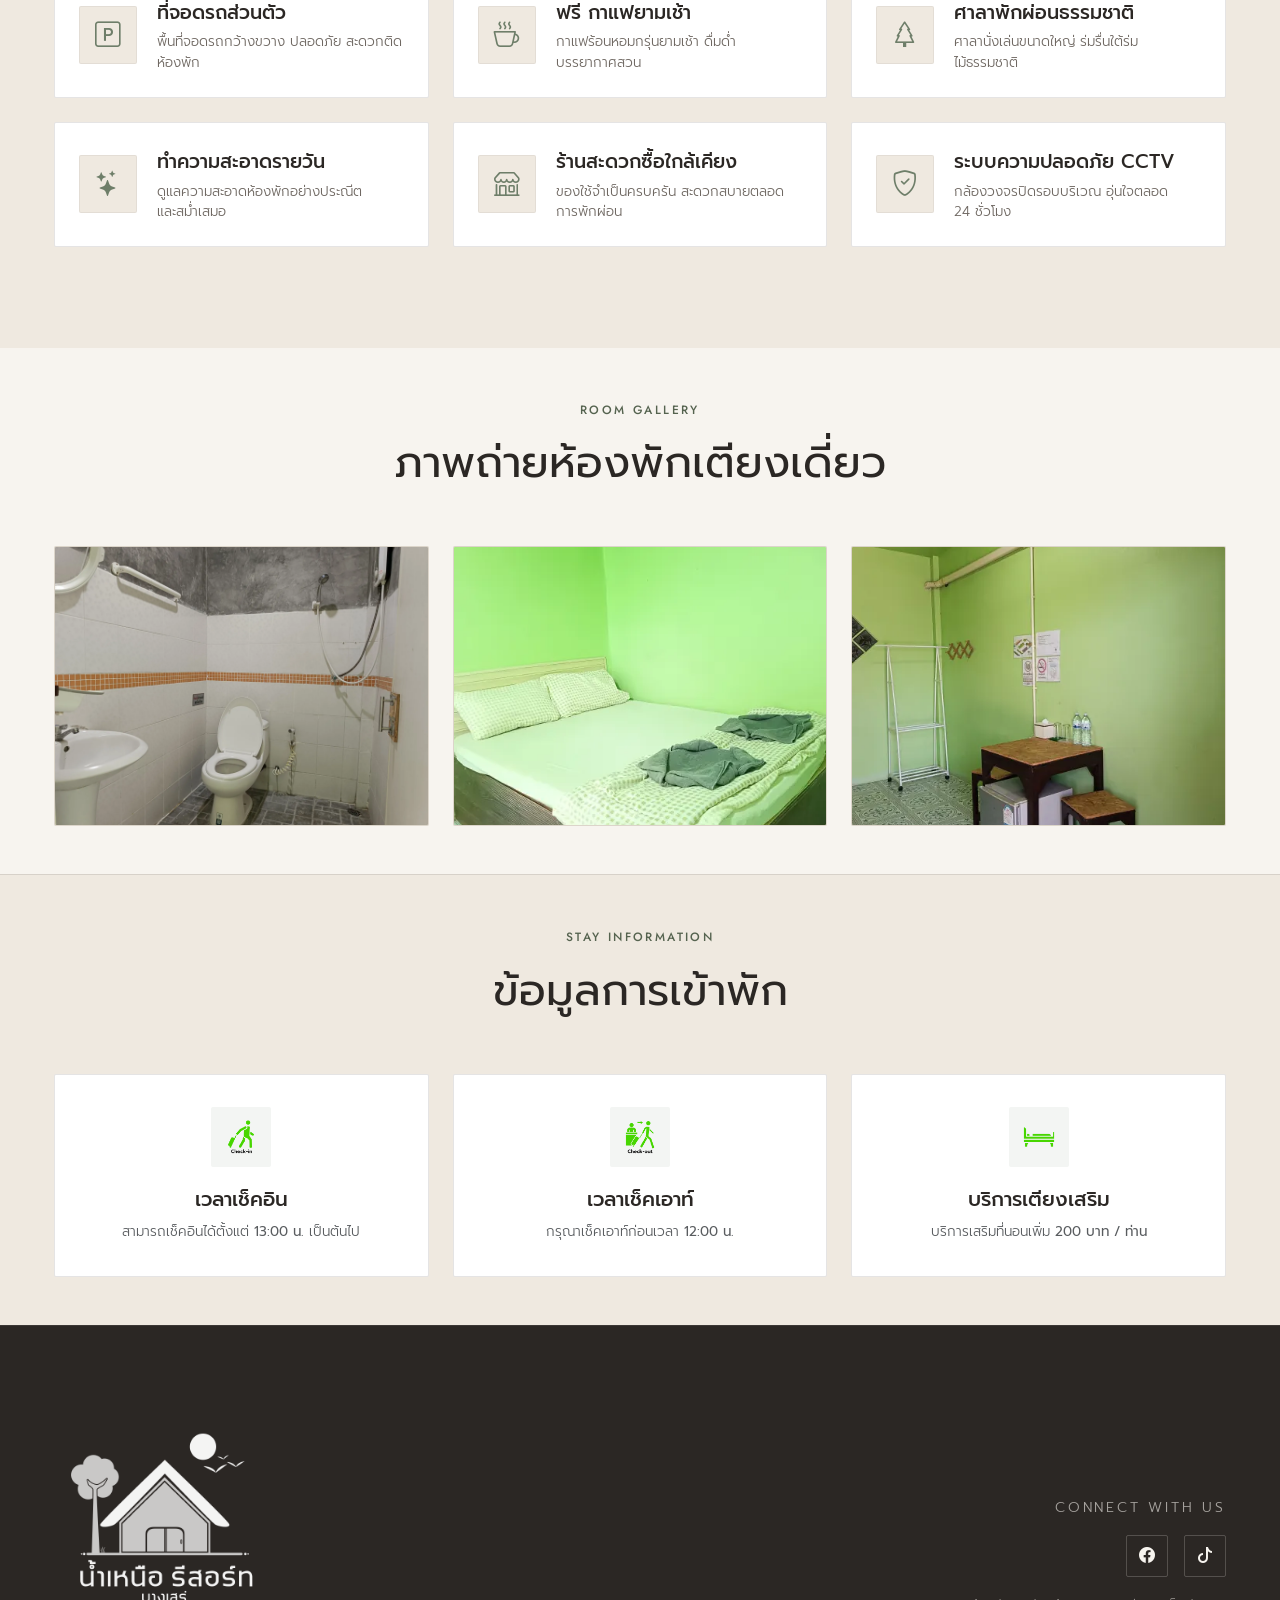
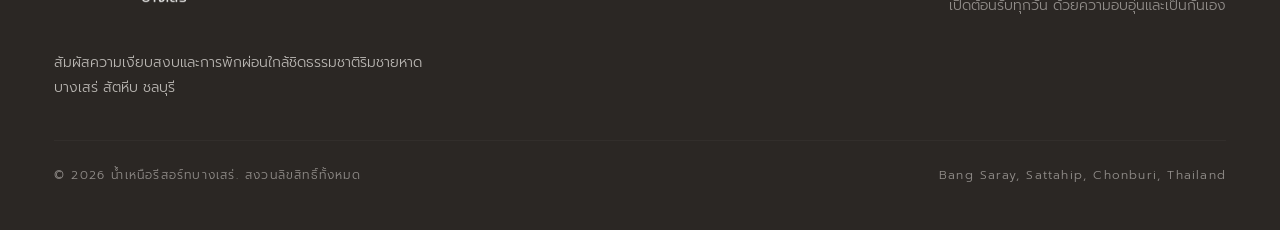
==== commit ebc2403b: "Mobile UX phase 2: global tokens, fluid type, replace AOS with site.js - Add spacing/type/tap/safe-a" ====
--- a/roomdetails_type/room_details_alone.html
+++ b/roomdetails_type/room_details_alone.html
@@ -3,7 +3,8 @@
 
 <head>
   <meta charset="UTF-8">
-  <meta name="viewport" content="width=device-width, initial-scale=1.0">
+  <meta name="viewport" content="width=device-width, initial-scale=1.0, viewport-fit=cover">
+  <script>document.documentElement.classList.add('js')</script>
   <title>รายละเอียดห้องพักเตียงเดี่ยว | น้ำเหนือรีสอร์ทบางเสร่</title>
   <link rel="icon" type="image/x-icon" href="/img/iconheadweb.webp">
 
@@ -17,8 +18,6 @@
   <link rel="preconnect" href="https://fonts.gstatic.com" crossorigin>
   <link href="https://fonts.googleapis.com/css2?family=Cormorant+Garamond:ital,wght@0,300;0,400;0,500;0,600;1,400&family=Jost:wght@300;400;500;600&family=Prompt:wght@200;300;400;500;600&display=swap" rel="stylesheet">
 
-  <!-- AOS Animation -->
-  <link href="https://cdn.jsdelivr.net/npm/aos@2.3.4/dist/aos.css" rel="stylesheet">
 
   <!-- Luxury Boutique Stylesheet -->
   <link rel="stylesheet" href="/style.css">
@@ -459,18 +458,8 @@
   <script src="https://cdn.jsdelivr.net/npm/bootstrap@5.3.8/dist/js/bootstrap.bundle.min.js"
     integrity="sha384-FKyoEForCGlyvwx9Hj09JcYn3nv7wiPVlz7YYwJrWVcXK/BmnVDxM+D2scQbITxI"
     crossorigin="anonymous"></script>
-  <script src="https://unpkg.com/aos@2.3.1/dist/aos.js"></script>
-
-  <script>
-    AOS.init({
-      duration: 800,
-      once: true,
-      easing: 'ease-out'
-    });
-
-    const yearEl = document.getElementById('currentYear');
-    if (yearEl) yearEl.textContent = new Date().getFullYear();
-  </script>
+  <script src="/site.js" defer></script>
+
 </body>
 
 </html>
--- a/style.css
+++ b/style.css
@@ -3,12 +3,50 @@
    Concept: "Quiet luxury by nature" — Aman & Six Senses inspired minimalism
    ========================================================================== */
 
-@import url('https://fonts.googleapis.com/css2?family=Cormorant+Garamond:ital,wght@0,300;0,400;0,500;0,600;1,400&family=Jost:wght@300;400;500;600&family=Prompt:wght@200;300;400;500;600&display=swap');
+/* Fonts are loaded once via <link> in each page's <head> (display=swap). */
 
 /* --------------------------------------------------------------------------
    DESIGN TOKENS
+   Breakpoints (mobile-first, used everywhere): 576 / 768 / 992 / 1200
    -------------------------------------------------------------------------- */
 :root {
+  /* Hero Tagline Timing (Single Source of Truth) — CLAUDE.md: 4000ms loop */
+  --swap-interval: 4000ms;
+  --word-transition: 700ms;
+  --underline-draw: 700ms;
+  --breathe-duration: 4000ms;
+
+  /* Spacing (8px system) */
+  --space-1: 8px;
+  --space-2: 16px;
+  --space-3: 24px;
+  --space-4: 32px;
+  --space-5: 40px;
+  --space-6: 48px;
+  --section-y: clamp(48px, 6vw + 24px, 104px);
+  --gutter: clamp(16px, 4vw, 24px);
+  --head-gap: clamp(24px, 4vw, 48px);       /* section header -> content */
+
+  /* Fluid type */
+  --fs-body: 1rem;                           /* 16px minimum body */
+  --fs-small: 0.875rem;                      /* meta / chips */
+  --fs-label: 0.75rem;                       /* Latin eyebrows only */
+  --fs-h2: clamp(1.6rem, 1.2rem + 2vw, 2.75rem);
+  --fs-h3: clamp(1.3rem, 1.1rem + 1vw, 2rem);
+  --lh-thai: 1.7;
+  --lh-thai-heading: 1.6;
+
+  /* Interaction */
+  --tap: 44px;
+  --nav-h: 60px;
+  --actionbar-h: 64px;
+  --ease-out: cubic-bezier(0.25, 1, 0.5, 1);
+  --press: 120ms;
+
+  /* Warm accent (CTA only) — 5.1:1 on white */
+  --accent: #A65A33;
+  --accent-hover: #8E4B29;
+
   /* Surface & Background */
   --bg-primary: #F7F4EF;               /* Warm off-white */
   --bg-surface: #EFE9E0;               /* Surface / alternate section */
@@ -17,7 +55,8 @@
   --color-sand: #E8E0D4;               /* Sand accent & subtle fills */
   --color-sage: #8A9A85;               /* Sage green accent */
   --color-sage-light: rgba(138, 154, 133, 0.15);
-  --color-sage-dark: #6E7E69;          /* Deep sage for hover */
+  --color-sage-dark: #6E7E69;          /* Deep sage for hover / icons */
+  --color-sage-text: #55634F;          /* Sage for small text (AA on surface) */
 
   /* Text Colors */
   --text-primary: #2B2724;             /* Dark warm brown */
@@ -40,10 +79,13 @@
   --shadow-subtle: 0 10px 40px rgba(0, 0, 0, 0.04);
   --shadow-hover: 0 20px 50px rgba(43, 39, 36, 0.08);
 
-  /* Typography */
+  /* Typography: Prompt carries all Thai (and mixed) text; Cormorant/Jost are
+     Latin-only accents so one line never mixes two typefaces. */
   --font-serif: 'Cormorant Garamond', 'Prompt', Georgia, serif;
-  --font-sans: 'Jost', 'Prompt', -apple-system, BlinkMacSystemFont, 'Segoe UI', Roboto, sans-serif;
-  --font-thai: 'Prompt', 'Jost', sans-serif;
+  --font-latin: 'Jost', 'Prompt', -apple-system, BlinkMacSystemFont, 'Segoe UI', Roboto, sans-serif;
+  --font-sans: var(--font-thai);
+  --font-thai: 'Prompt', -apple-system, BlinkMacSystemFont, 'Segoe UI', Roboto, sans-serif;
+  --font-hand: 'Mali', 'Itim', 'Sriracha', cursive, sans-serif;
 
   /* Backward Compatibility Mappings */
   --primary-color: var(--color-sage-dark);
@@ -66,72 +108,108 @@
 
 html {
   scroll-behavior: smooth;
+  scroll-padding-top: calc(var(--nav-h) + 8px);
   font-size: 16px;
   -webkit-font-smoothing: antialiased;
   -moz-osx-font-smoothing: grayscale;
+  -webkit-text-size-adjust: 100%;
+  overflow-x: clip;                    /* never a horizontal page scroll */
 }
 
 body {
-  font-family: var(--font-sans);
+  font-family: var(--font-thai);
+  font-size: var(--fs-body);
   background-color: var(--bg-primary);
   color: var(--text-primary);
-  line-height: 1.75;
+  line-height: var(--lh-thai);
   font-weight: 300;
-  letter-spacing: 0.01em;
-  overflow-x: hidden;
+  overflow-x: clip;
   margin: 0;
   padding: 0;
-}
-
-/* Headings: Editorial serif paired with elegant Thai typography */
+  -webkit-tap-highlight-color: transparent;
+}
+
+img {
+  max-width: 100%;
+}
+
+/* Headings: Prompt for Thai (and the Latin inside Thai lines) */
 h1, h2, h3, h4, h5, h6,
 .h1, .h2, .h3, .h4, .h5, .h6 {
-  font-family: var(--font-serif);
+  font-family: var(--font-thai);
   color: var(--text-primary);
   font-weight: 400;
-  line-height: 1.25;
-  letter-spacing: 0.02em;
+  line-height: var(--lh-thai-heading);
+  letter-spacing: 0;
+  text-wrap: balance;
 }
 
 h1, .h1 {
-  font-size: clamp(2.5rem, 5.5vw, 4.5rem);
+  font-size: clamp(2rem, 1.4rem + 3vw, 4rem);
   font-weight: 300;
-  line-height: 1.12;
-  letter-spacing: -0.01em;
 }
 
 h2, .h2 {
-  font-size: clamp(2rem, 3.8vw, 3rem);
+  font-size: var(--fs-h2);
   font-weight: 400;
-  letter-spacing: 0.01em;
 }
 
 h3, .h3 {
-  font-size: clamp(1.5rem, 2.4vw, 2.1rem);
+  font-size: var(--fs-h3);
   font-weight: 400;
 }
 
 h4, .h4 {
-  font-size: clamp(1.2rem, 1.8vw, 1.5rem);
-  font-weight: 400;
+  font-size: clamp(1.15rem, 1rem + 0.6vw, 1.4rem);
+  font-weight: 500;
 }
 
 h5, .h5 {
-  font-size: 1.15rem;
+  font-size: 1.1rem;
   font-weight: 500;
 }
 
 h6, .h6 {
   font-size: 0.95rem;
   font-weight: 500;
-  letter-spacing: 0.05em;
 }
 
 p {
   color: var(--text-muted);
-  line-height: 1.75;
-  margin-bottom: 1.25rem;
+  line-height: var(--lh-thai);
+  margin-bottom: 1rem;
   font-weight: 300;
+  text-wrap: pretty;
+}
+
+/* Keep a Thai phrase together (used to control headline line breaks) */
+.nowrap {
+  white-space: nowrap;
+}
+
+.section-lead {
+  max-width: 560px;
+  margin: 0 auto;
+}
+
+/* Section header: shared spacing for every section */
+.section-head {
+  text-align: center;
+  margin-bottom: var(--head-gap) !important;
+}
+
+.section-head h2 {
+  margin-bottom: 0.25em;
+}
+
+/* Focus & press states (keyboard + touch) */
+:focus-visible {
+  outline: 2px solid var(--accent);
+  outline-offset: 3px;
+}
+
+a, button, [role="button"], summary {
+  touch-action: manipulation;
 }
 
 /* Eyebrows & Small Meta Labels */
@@ -140,31 +218,34 @@
 .sub-title,
 .badge-eyebrow {
   display: inline-block;
-  font-family: var(--font-sans);
-  font-size: 11.5px;
+  font-family: var(--font-latin);
+  font-size: var(--fs-label);
   font-weight: 500;
   text-transform: uppercase;
-  letter-spacing: 0.22em;
-  color: var(--color-sage-dark);
-  margin-bottom: 0.75rem;
+  letter-spacing: 0.2em;
+  color: var(--color-sage-text);
+  line-height: 1.6;
+  margin-bottom: 0.5rem;
+}
+
+/* Thai meta labels: no uppercase tracking (it breaks Thai readability) */
+.badge-eyebrow {
+  font-family: var(--font-thai);
+  font-size: var(--fs-small);
+  letter-spacing: 0.02em;
+  margin-bottom: 0;
 }
 
 .container {
   max-width: 1220px;
-  padding-left: 24px;
-  padding-right: 24px;
-}
-
-/* Section Spacing */
+  padding-left: max(var(--gutter), env(safe-area-inset-left));
+  padding-right: max(var(--gutter), env(safe-area-inset-right));
+}
+
+/* Section Spacing (one fluid value for every section) */
 section {
-  padding: 104px 0;
+  padding: var(--section-y) 0;
   position: relative;
-}
-
-@media (max-width: 768px) {
-  section {
-    padding: 72px 0;
-  }
 }
 
 .bg-surface,
@@ -202,7 +283,7 @@
 
 /* Logo */
 .custom-navbar .navbar-brand {
-  font-family: var(--font-serif);
+  font-family: var(--font-thai);
   font-weight: 400;
   font-size: 1.45rem;
   letter-spacing: 0.08em;
@@ -434,16 +515,218 @@
 
 .hero-tagline {
   font-family: var(--font-sans);
-  font-size: 13px;
-  letter-spacing: 0.3em;
-  text-transform: uppercase;
-  color: var(--color-sand);
-  margin-bottom: 12px;
+  font-size: clamp(1.4rem, 1rem + 1.8vw, 2.4rem);
+  font-weight: 300;
+  letter-spacing: 0.02em;
+  text-transform: none;
+  color: var(--text-light);
+  text-shadow: 0 2px 14px rgba(0, 0, 0, 0.45);
+  display: block;
+  margin: 0 auto 1.5rem;
+  text-align: center;
+  text-wrap: balance;
+  line-height: 1.5;
+}
+
+.tagline-phrase {
+  display: inline-block;
+  white-space: nowrap;
+  vertical-align: baseline;
+}
+
+.hand-wrap {
+  position: relative;
+  display: inline-block;
+  white-space: nowrap;
+  margin: 0 0.18em;
+  vertical-align: baseline;
+}
+
+/* Word stack: CSS Grid 1/1 container locks width to widest word */
+.word-stack {
+  display: inline-grid;
+  grid-template-columns: 1fr;
+  grid-template-rows: 1fr;
+  place-items: center;
+  position: relative;
+  vertical-align: baseline;
+  min-width: 2.2em;
+  overflow: visible;
+}
+
+/* Stacked word cells */
+.word-cell {
+  grid-area: 1 / 1;
+  display: inline-flex;
+  align-items: center;
+  justify-content: center;
+  text-align: center;
+  white-space: nowrap;
+  opacity: 0;
+  transform: translateY(10px) rotate(-3deg);
+  filter: blur(4px);
+  pointer-events: none;
+  line-height: 1.55;
+  padding: 0.15em 0.12em 0.05em;
+  overflow: visible;
+  transition: opacity var(--word-transition, 700ms) cubic-bezier(0.4, 0, 0.2, 1),
+              transform var(--word-transition, 700ms) cubic-bezier(0.4, 0, 0.2, 1),
+              filter var(--word-transition, 700ms) cubic-bezier(0.4, 0, 0.2, 1);
+  will-change: opacity, transform, filter;
+}
+
+/* Active word: fully visible, sharp, docked */
+.word-cell.is-active {
+  opacity: 1;
+  transform: translateY(0) rotate(-3deg);
+  filter: blur(0);
+  pointer-events: auto;
+}
+
+/* Exiting word: floats up, blurs, dissolves */
+.word-cell.is-exiting {
+  opacity: 0;
+  transform: translateY(-10px) rotate(-3deg);
+  filter: blur(4px);
+  pointer-events: none;
+}
+
+/* Word: Thai personality ("บ้าน") */
+.word-thai {
+  font-family: 'Mali', 'Itim', 'Sriracha', cursive, sans-serif;
+  font-weight: 500;
+  font-size: 1.35em;
+  color: #F7F4EF;
+  text-shadow: 0 2px 14px rgba(0, 0, 0, 0.5);
+  letter-spacing: 0.01em;
+}
+
+/* Word: English personality ("Home") */
+.word-eng {
+  font-family: 'Cormorant Garamond', 'Playfair Display', Georgia, serif;
+  font-style: italic;
   font-weight: 400;
+  font-size: 1.45em;
+  color: #E8E0D4;
+  text-shadow: 0 2px 14px rgba(0, 0, 0, 0.5);
+  letter-spacing: 0.01em;
+  transform: translateY(10px) rotate(-2deg);
+}
+
+.word-eng.is-active {
+  transform: translateY(0) rotate(-2deg);
+}
+
+.word-eng.is-exiting {
+  transform: translateY(-10px) rotate(-2deg);
+}
+
+/* Subtle breathing: completes exactly one breath per word over --breathe-duration */
+.word-inner {
+  display: inline-block;
+  transform-origin: center center;
+  will-change: transform;
+}
+
+.word-cell.is-active .word-inner {
+  animation: wordBreathing var(--breathe-duration, 3000ms) ease-in-out infinite;
+}
+
+@keyframes wordBreathing {
+  0%, 100% {
+    transform: scale(1);
+  }
+  50% {
+    transform: scale(1.03);
+  }
+}
+
+/* Pause breathing on hover */
+.hero-tagline:hover .word-inner {
+  animation-play-state: paused;
+}
+
+/* Synchronized hand-drawn underline */
+.hand-underline {
+  position: absolute;
+  left: 0;
+  right: 0;
+  bottom: -6px;
+  width: 100%;
+  height: 8px;
+  pointer-events: none;
+  overflow: visible;
+  transform-origin: center bottom;
+  transition: transform var(--word-transition, 700ms) cubic-bezier(0.25, 1, 0.5, 1);
+}
+
+.hand-underline path {
+  fill: none;
+  stroke: #F7F4EF;
+  stroke-width: 1.5px;
+  stroke-linecap: round;
+  stroke-dasharray: 120;
+  stroke-dashoffset: 120;
+  transition: stroke var(--word-transition, 700ms) ease;
+}
+
+/* Underline per-language styling & optical matching */
+.hand-wrap.is-th .hand-underline {
+  transform: scaleX(0.92);
+}
+
+.hand-wrap.is-th .hand-underline path {
+  stroke: #F7F4EF;
+}
+
+.hand-wrap.is-en .hand-underline {
+  transform: scaleX(1.02);
+}
+
+.hand-wrap.is-en .hand-underline path {
+  stroke: #E8E0D4;
+}
+
+@media (prefers-reduced-motion: no-preference) {
+  .hero-tagline[data-aos].aos-animate .hand-underline path,
+  .hero-tagline .hand-underline path {
+    animation: drawHandUnderline var(--underline-draw, 700ms) cubic-bezier(0.25, 1, 0.5, 1) 0.2s forwards;
+  }
+}
+
+@keyframes drawHandUnderline {
+  to {
+    stroke-dashoffset: 0;
+  }
+}
+
+/* Reduced motion accessibility */
+@media (prefers-reduced-motion: reduce) {
+  .word-cell {
+    transition: none !important;
+    animation: none !important;
+    filter: none !important;
+  }
+  .word-cell.word-thai {
+    opacity: 1 !important;
+    transform: rotate(-3deg) !important;
+    visibility: visible !important;
+    pointer-events: auto !important;
+  }
+  .word-cell.word-eng {
+    display: none !important;
+  }
+  .word-inner {
+    animation: none !important;
+  }
+  .hand-underline path {
+    stroke-dashoffset: 0 !important;
+    animation: none !important;
+  }
 }
 
 .hero-title {
-  font-family: var(--font-serif);
+  font-family: var(--font-thai);
   font-size: clamp(2.4rem, 5vw, 4.4rem);
   font-weight: 300;
   line-height: 1.15;
@@ -548,56 +831,66 @@
 /* --------------------------------------------------------------------------
    BUTTONS (Restrained luxury: 2px radius, no heavy pills or neon colors)
    -------------------------------------------------------------------------- */
+/* Shared button base: Thai-friendly (no wide tracking), >= 44px tap target */
 .btn-luxury-primary,
 .btn-lux-green,
-.btn-lux {
-  background-color: var(--bg-dark);
-  color: var(--text-light) !important;
-  border: 1px solid var(--bg-dark);
-  border-radius: var(--radius-xs);
-  font-family: var(--font-sans);
-  font-size: 12px;
+.btn-lux,
+.btn-luxury-outline,
+.btn-outline-light,
+.btn-outline-dark,
+.btn-outline-success,
+.contact-btn,
+.call-btn {
+  min-height: var(--tap);
+  border-radius: var(--radius-xs);
+  font-family: var(--font-thai);
+  font-size: 0.95rem;
   font-weight: 500;
-  letter-spacing: 0.18em;
-  text-transform: uppercase;
-  padding: 13px 30px;
-  transition: all 0.35s ease;
-  box-shadow: none;
+  letter-spacing: 0.01em;
+  line-height: 1.4;
+  text-transform: none;
   display: inline-flex;
   align-items: center;
   justify-content: center;
   gap: 10px;
   text-decoration: none;
   cursor: pointer;
+  transition: background-color 0.3s ease, border-color 0.3s ease, color 0.3s ease, transform var(--press) ease;
+}
+
+.btn-luxury-primary:active,
+.btn-luxury-outline:active,
+.btn-outline-dark:active,
+.contact-btn:active,
+.call-btn:active,
+.btn-discover:active {
+  transform: scale(0.98);
+}
+
+.btn-luxury-primary,
+.btn-lux-green,
+.btn-lux {
+  background-color: var(--accent);
+  color: #FFFFFF !important;
+  border: 1px solid var(--accent);
+  padding: 12px 28px;
+  box-shadow: none;
 }
 
 .btn-luxury-primary:hover,
 .btn-lux-green:hover,
 .btn-lux:hover {
-  background-color: var(--color-sage-dark);
-  border-color: var(--color-sage-dark);
+  background-color: var(--accent-hover);
+  border-color: var(--accent-hover);
   color: #FFFFFF !important;
-  transform: translateY(-1px);
 }
 
 .btn-luxury-outline,
 .btn-outline-light {
-  background: transparent;
+  background: rgba(255, 255, 255, 0.06);
   color: #FFFFFF !important;
-  border: 1px solid rgba(255, 255, 255, 0.45);
-  border-radius: var(--radius-xs);
-  font-family: var(--font-sans);
-  font-size: 12px;
-  font-weight: 500;
-  letter-spacing: 0.18em;
-  text-transform: uppercase;
-  padding: 13px 30px;
-  transition: all 0.35s ease;
-  display: inline-flex;
-  align-items: center;
-  justify-content: center;
-  gap: 10px;
-  text-decoration: none;
+  border: 1px solid rgba(255, 255, 255, 0.55);
+  padding: 12px 28px;
 }
 
 .btn-luxury-outline:hover,
@@ -605,7 +898,6 @@
   background: #FFFFFF;
   color: var(--text-primary) !important;
   border-color: #FFFFFF;
-  transform: translateY(-1px);
 }
 
 .btn-outline-dark,
@@ -613,19 +905,8 @@
   background: transparent;
   color: var(--text-primary);
   border: 1px solid var(--border-color);
-  border-radius: var(--radius-xs);
-  font-family: var(--font-sans);
-  font-size: 12px;
-  font-weight: 500;
-  letter-spacing: 0.15em;
-  text-transform: uppercase;
-  padding: 10px 22px;
-  transition: all 0.3s ease;
-  display: inline-flex;
-  align-items: center;
-  justify-content: center;
-  gap: 8px;
-  text-decoration: none;
+  font-size: 0.9rem;
+  padding: 8px 18px;
 }
 
 .btn-outline-dark:hover,
@@ -642,20 +923,20 @@
   align-items: center;
   justify-content: space-between;
   width: 100%;
+  min-height: var(--tap);
   margin-top: auto;
-  padding: 14px 0 0;
+  padding: 10px 0 0;
   border: none;
   border-top: 1px solid var(--border-subtle);
   background: transparent;
   color: var(--text-primary);
-  font-family: var(--font-sans);
-  font-size: 12.5px;
+  font-family: var(--font-thai);
+  font-size: 0.95rem;
   font-weight: 500;
-  letter-spacing: 0.15em;
-  text-transform: uppercase;
+  letter-spacing: 0.01em;
   text-decoration: none;
   position: relative;
-  transition: color 0.3s ease;
+  transition: color 0.3s ease, transform var(--press) ease;
 }
 
 .btn-eco span,
@@ -750,7 +1031,7 @@
 }
 
 .card-title {
-  font-family: var(--font-serif);
+  font-family: var(--font-thai);
   font-size: 1.45rem;
   font-weight: 400;
   color: var(--text-primary);
@@ -759,7 +1040,7 @@
 }
 
 .room-price-badge {
-  font-family: var(--font-serif);
+  font-family: var(--font-thai);
   font-size: 1.15rem;
   font-weight: 500;
   color: var(--text-primary);
@@ -844,7 +1125,7 @@
 }
 
 .facilities-card h5 {
-  font-family: var(--font-serif);
+  font-family: var(--font-thai);
   font-size: 1.3rem;
   color: var(--text-primary);
   margin-bottom: 8px;
@@ -929,7 +1210,7 @@
 }
 
 .attraction-card h5 {
-  font-family: var(--font-serif);
+  font-family: var(--font-thai);
   font-size: 1.35rem;
   color: var(--text-primary);
   margin-bottom: 8px;
@@ -989,15 +1270,7 @@
 }
 
 .contact-btn {
-  padding: 12px 32px;
-  border-radius: var(--radius-xs);
-  font-family: var(--font-sans);
-  font-size: 12px;
-  letter-spacing: 0.18em;
-  text-transform: uppercase;
-  font-weight: 500;
-  text-decoration: none;
-  transition: all 0.3s ease;
+  padding: 10px 24px;
 }
 
 .contact-btn.green,
@@ -1032,29 +1305,22 @@
 }
 
 .call-modal .modal-title {
-  font-family: var(--font-serif);
+  font-family: var(--font-thai);
   font-size: 1.5rem;
   color: var(--text-primary);
 }
 
 .call-btn {
   display: flex;
-  align-items: center;
-  justify-content: center;
-  gap: 12px;
+  width: 100%;
+  min-height: 52px;
   margin-bottom: 12px;
-  padding: 14px 24px;
-  border-radius: var(--radius-xs);
+  padding: 12px 24px;
   background: var(--bg-dark);
   color: var(--text-light);
-  text-decoration: none;
-  font-family: var(--font-sans);
-  font-size: 13.5px;
-  letter-spacing: 0.12em;
-  text-transform: uppercase;
-  font-weight: 500;
+  font-size: 1.05rem;
+  letter-spacing: 0.04em;
   border: 1px solid var(--bg-dark);
-  transition: all 0.3s ease;
 }
 
 .call-btn:hover {
@@ -1139,7 +1405,7 @@
 
 footer h4,
 footer h5 {
-  font-family: var(--font-serif);
+  font-family: var(--font-thai);
   color: var(--text-light);
   font-size: 1.35rem;
   letter-spacing: 0.05em;
@@ -1296,7 +1562,7 @@
 }
 
 .price-amount {
-  font-family: var(--font-serif);
+  font-family: var(--font-thai);
   font-size: 2.4rem;
   color: var(--text-primary);
   line-height: 1;
@@ -1337,7 +1603,7 @@
 }
 
 .info-card h5 {
-  font-family: var(--font-serif);
+  font-family: var(--font-thai);
   font-size: 1.25rem;
   color: var(--text-primary);
   margin-bottom: 6px;
@@ -1371,7 +1637,7 @@
 }
 
 .section-title {
-  font-family: var(--font-serif);
+  font-family: var(--font-thai);
   font-size: 1.85rem;
   font-weight: 400;
   color: var(--text-primary);
@@ -1481,7 +1747,7 @@
 }
 
 .facility-text-wrap h5 {
-  font-family: var(--font-serif);
+  font-family: var(--font-thai);
   font-size: 1.2rem;
   font-weight: 500;
   color: var(--text-primary);
@@ -1518,8 +1784,19 @@
 /* --------------------------------------------------------------------------
    MOTION & ACCESSIBILITY
    -------------------------------------------------------------------------- */
-[data-aos] {
-  transition-timing-function: cubic-bezier(0.25, 1, 0.5, 1) !important;
+/* Scroll reveal (site.js adds .is-in). Vertical only, so it can never
+   push content sideways and create horizontal overflow. */
+@media (prefers-reduced-motion: no-preference) {
+  .js [data-aos] {
+    opacity: 0;
+    transform: translate3d(0, 16px, 0);
+    transition: opacity 0.6s var(--ease-out), transform 0.6s var(--ease-out);
+  }
+
+  .js [data-aos].is-in {
+    opacity: 1;
+    transform: none;
+  }
 }
 
 @media (prefers-reduced-motion: reduce) {
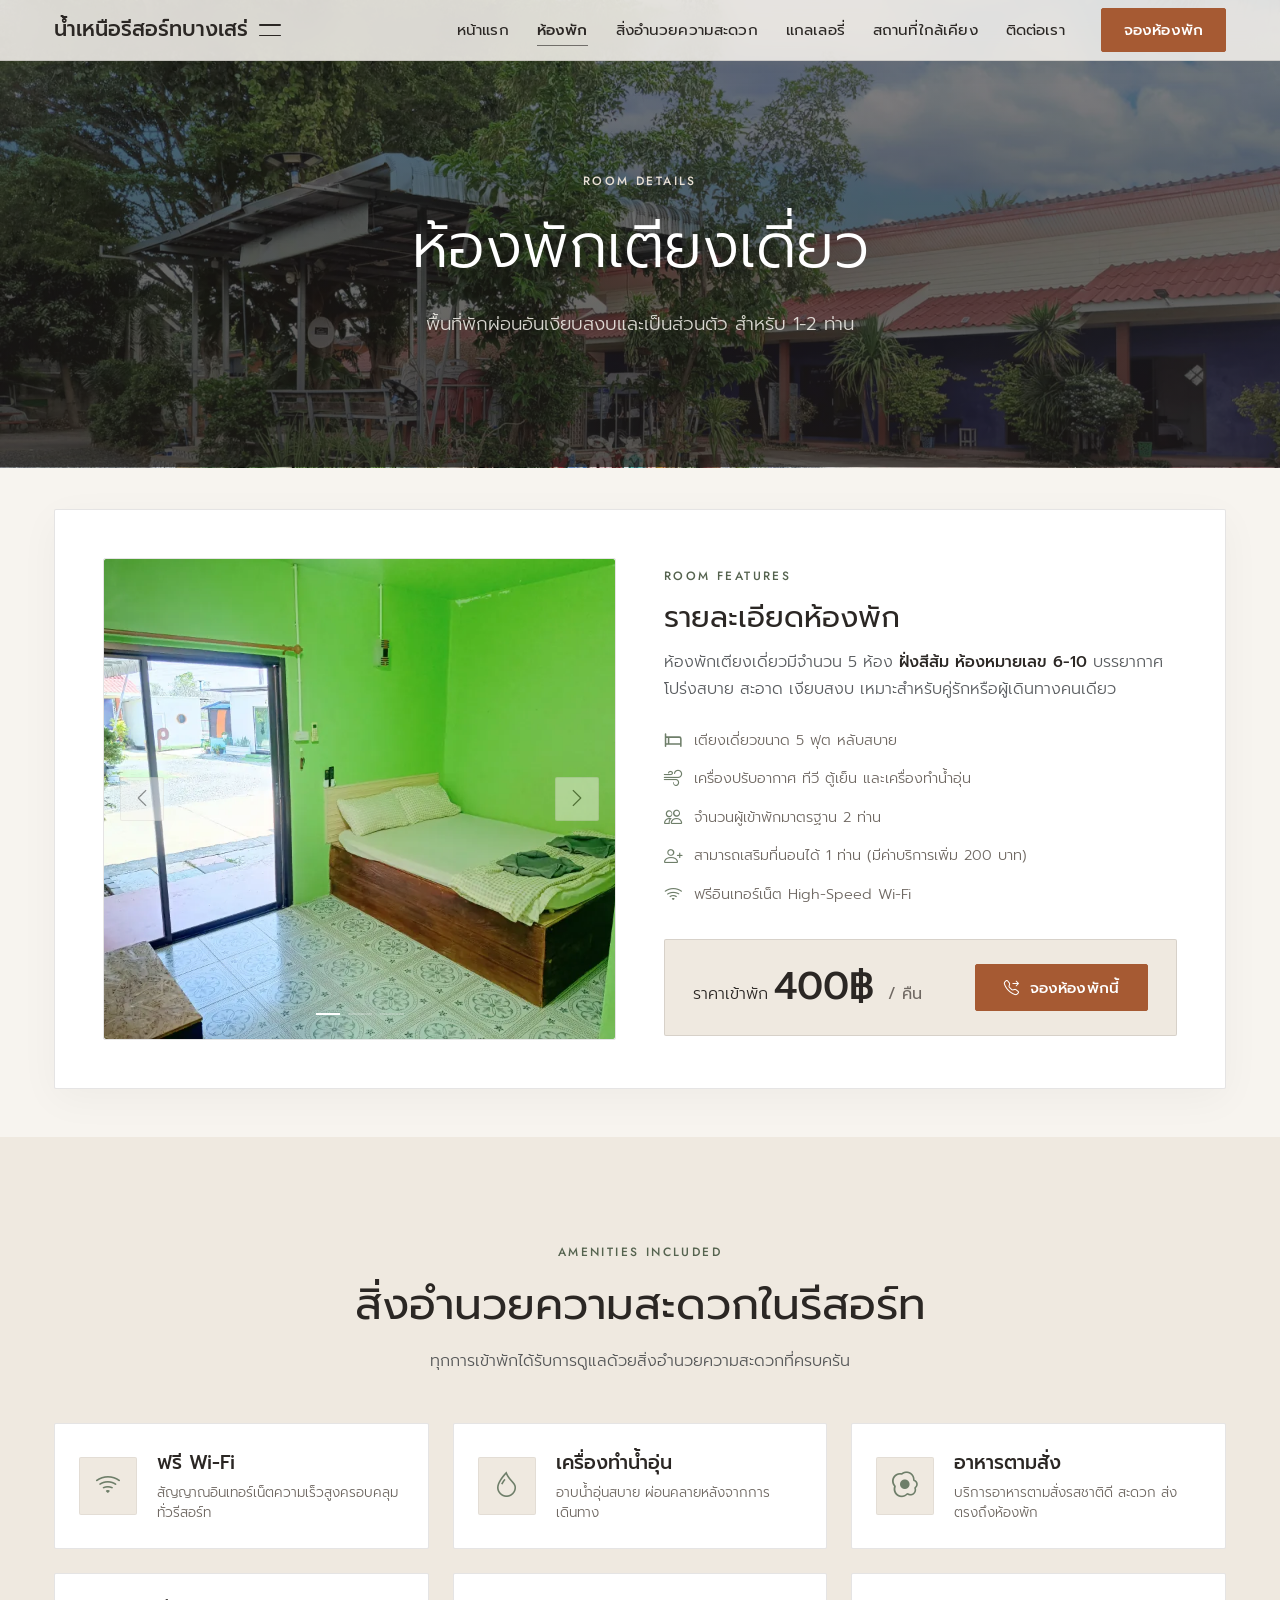
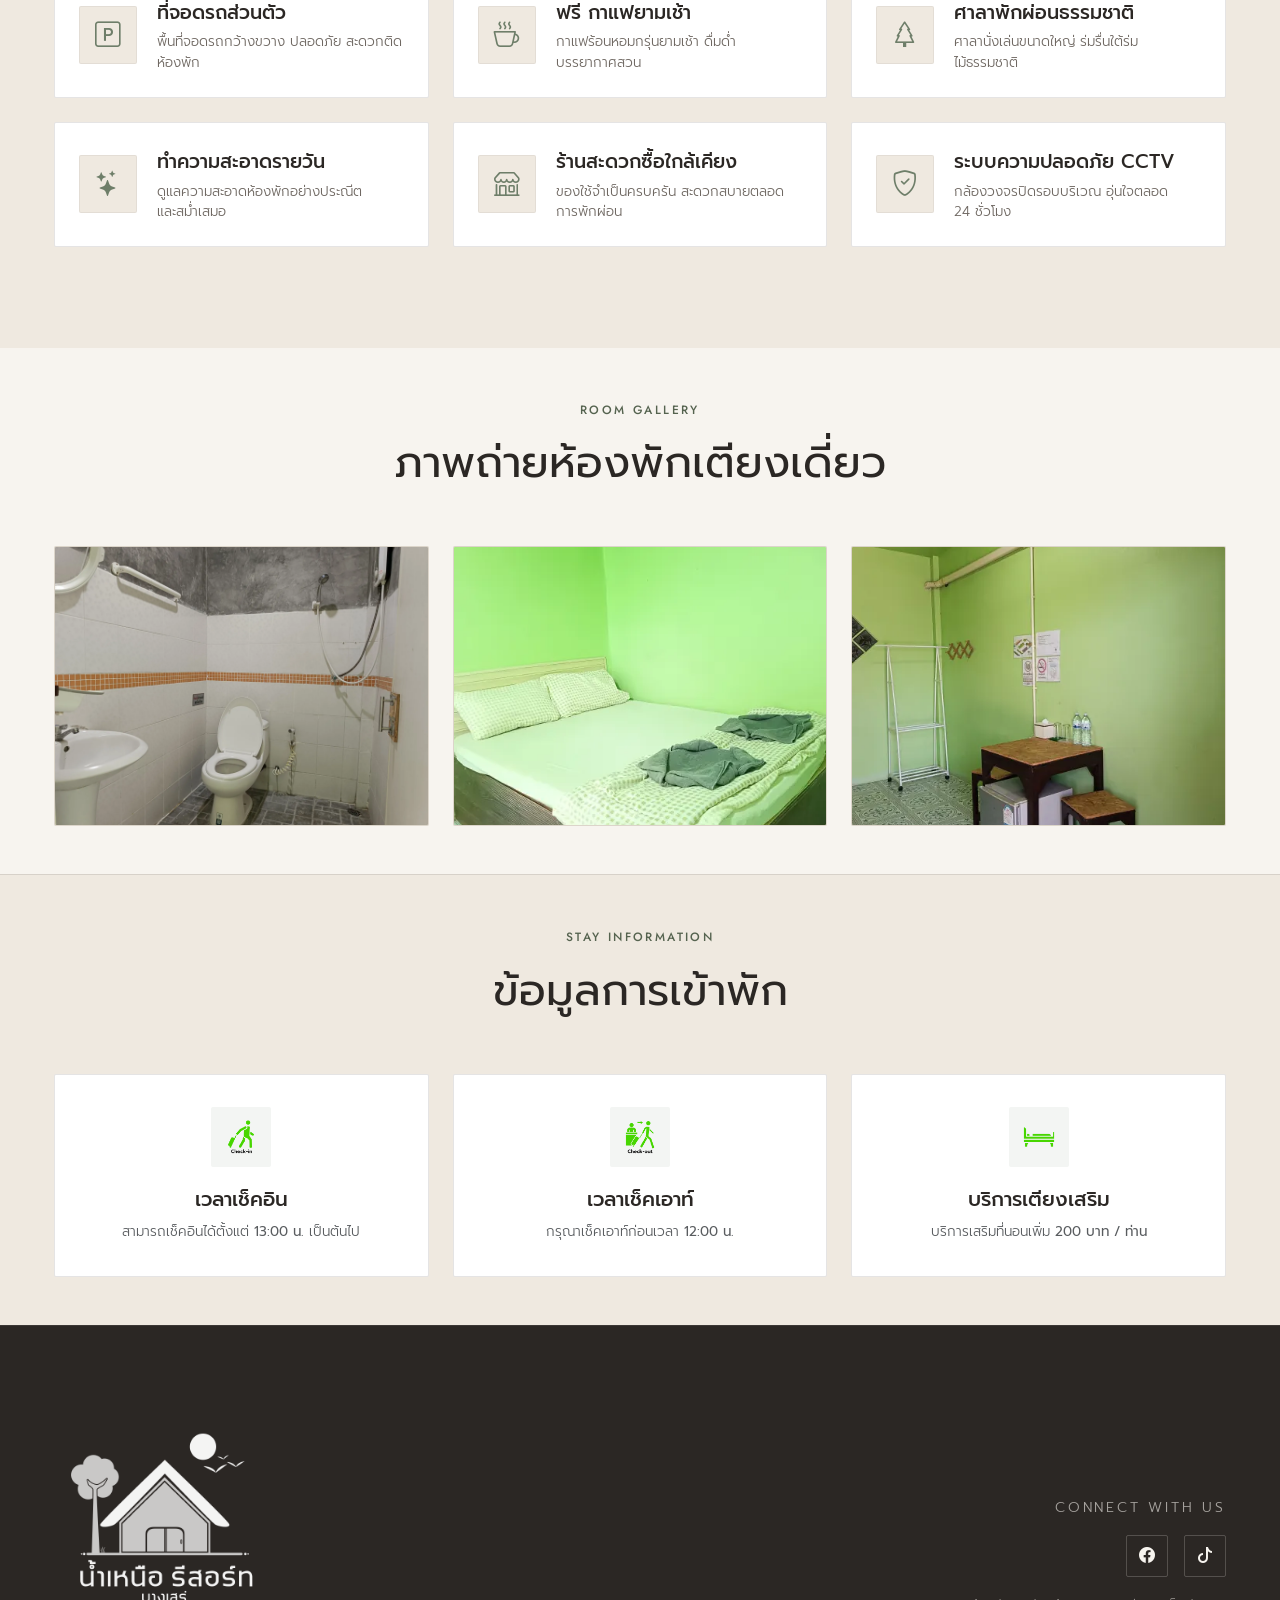
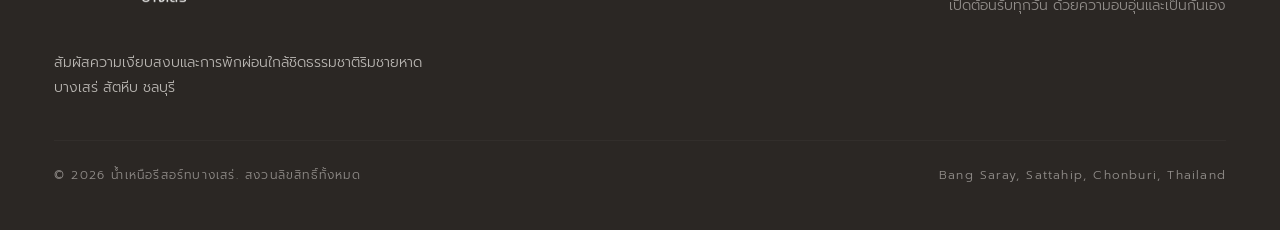
==== commit e3bf4e96: "Mobile UX phase 3: slim navbar, full-screen menu, sticky action bar, bottom sheet - 60px navbar, 44p" ====
--- a/roomdetails_type/room_details_alone.html
+++ b/roomdetails_type/room_details_alone.html
@@ -31,8 +31,8 @@
         น้ำเหนือรีสอร์ทบางเสร่
       </a>
 
-      <button class="navbar-toggler" type="button" data-bs-toggle="collapse" data-bs-target="#navbarNav" aria-controls="navbarNav" aria-expanded="false" aria-label="เปิดเมนู">
-        <span class="navbar-toggler-icon"></span>
+      <button class="navbar-toggler" id="navToggle" type="button" aria-controls="navbarNav" aria-expanded="false" aria-label="เปิดเมนู">
+        <span class="burger" aria-hidden="true"><span></span><span></span></span>
       </button>
 
       <div class="collapse navbar-collapse" id="navbarNav">
--- a/style.css
+++ b/style.css
@@ -256,72 +256,137 @@
 }
 
 /* --------------------------------------------------------------------------
-   NAVBAR (Minimal luxury, transparent over hero, warm off-white on scroll)
+   NAVBAR (slim, transparent over hero, warm off-white on scroll)
+   Mobile: full-screen menu (site.js). Desktop >= 992px: inline links.
    -------------------------------------------------------------------------- */
 .custom-navbar {
+  min-height: calc(var(--nav-h) + env(safe-area-inset-top));
+  padding: env(safe-area-inset-top) 0 0;
   background: transparent;
-  backdrop-filter: none;
-  -webkit-backdrop-filter: none;
   border-bottom: 1px solid rgba(255, 255, 255, 0.15);
   box-shadow: none;
-  padding: 22px 0;
-  transition: background-color 0.4s ease, padding 0.4s ease, border-color 0.4s ease, box-shadow 0.4s ease;
+  transition: background-color 0.4s ease, border-color 0.4s ease, box-shadow 0.4s ease;
   z-index: 1050;
 }
 
-/* Solid state when scrolled or on subpages without hero */
+/* Solid state when scrolled, on subpages, or while the menu is open */
 .custom-navbar.scrolled,
 .custom-navbar.solid-nav,
-body.has-scrolled .custom-navbar {
-  background: rgba(247, 244, 239, 0.96) !important;
-  backdrop-filter: blur(16px);
-  -webkit-backdrop-filter: blur(16px);
+.menu-open .custom-navbar {
+  background: rgba(247, 244, 239, 0.97) !important;
   border-bottom: 1px solid var(--border-color) !important;
   box-shadow: 0 4px 30px rgba(43, 39, 36, 0.04) !important;
-  padding: 14px 0;
-}
-
-/* Logo */
+}
+
+@supports (backdrop-filter: blur(1px)) {
+  .custom-navbar.scrolled,
+  .custom-navbar.solid-nav {
+    background: rgba(247, 244, 239, 0.86) !important;
+    backdrop-filter: blur(14px);
+    -webkit-backdrop-filter: blur(14px);
+  }
+}
+
+/* backdrop-filter would become the containing block of the fixed menu */
+.menu-open .custom-navbar {
+  backdrop-filter: none !important;
+  -webkit-backdrop-filter: none !important;
+}
+
+.custom-navbar > .container {
+  min-height: var(--nav-h);
+  flex-wrap: nowrap;
+}
+
+/* Brand */
 .custom-navbar .navbar-brand {
   font-family: var(--font-thai);
-  font-weight: 400;
-  font-size: 1.45rem;
-  letter-spacing: 0.08em;
+  font-weight: 500;
+  font-size: clamp(1.05rem, 0.95rem + 0.5vw, 1.3rem);
+  letter-spacing: 0;
   color: #FFFFFF !important;
   transition: color 0.3s ease;
   padding: 0;
   margin: 0;
+  min-height: var(--tap);
   display: inline-flex;
   align-items: center;
+  white-space: nowrap;
 }
 
 .custom-navbar.scrolled .navbar-brand,
 .custom-navbar.solid-nav .navbar-brand,
-body.has-scrolled .custom-navbar .navbar-brand {
+.menu-open .custom-navbar .navbar-brand {
   color: var(--text-primary) !important;
 }
 
-/* Nav Links */
+/* Hamburger (two hairlines that morph into an X) */
+.custom-navbar .navbar-toggler {
+  width: var(--tap);
+  height: var(--tap);
+  margin-right: -10px;
+  padding: 0;
+  border: none;
+  border-radius: var(--radius-xs);
+  background: transparent;
+  box-shadow: none !important;
+  color: #FFFFFF;
+  display: inline-flex;
+  align-items: center;
+  justify-content: center;
+}
+
+.custom-navbar.scrolled .navbar-toggler,
+.custom-navbar.solid-nav .navbar-toggler,
+.menu-open .custom-navbar .navbar-toggler {
+  color: var(--text-primary);
+}
+
+.burger {
+  position: relative;
+  width: 22px;
+  height: 12px;
+  display: block;
+}
+
+.burger span {
+  position: absolute;
+  left: 0;
+  width: 100%;
+  height: 1.5px;
+  background: currentColor;
+  border-radius: 1px;
+  transition: transform 0.3s var(--ease-out);
+}
+
+.burger span:first-child { top: 0; }
+.burger span:last-child { bottom: 0; }
+
+.menu-open .burger span:first-child { transform: translateY(5.25px) rotate(45deg); }
+.menu-open .burger span:last-child { transform: translateY(-5.25px) rotate(-45deg); }
+
+/* Nav links (desktop) */
 .custom-navbar .navbar-nav {
   align-items: center;
-  gap: 8px;
+  gap: 4px;
 }
 
 .custom-navbar .nav-link {
-  font-family: var(--font-sans);
-  font-size: 13.5px;
+  font-family: var(--font-thai);
+  font-size: 0.95rem;
   font-weight: 400;
-  letter-spacing: 0.12em;
-  text-transform: uppercase;
-  color: rgba(255, 255, 255, 0.88) !important;
-  padding: 8px 16px !important;
+  letter-spacing: 0.01em;
+  color: rgba(255, 255, 255, 0.9) !important;
+  padding: 8px 12px !important;
+  min-height: var(--tap);
+  display: flex;
+  align-items: center;
   position: relative;
-  transition: color 0.3s ease, opacity 0.3s ease;
+  transition: color 0.3s ease;
 }
 
 .custom-navbar.scrolled .nav-link,
-.custom-navbar.solid-nav .nav-link,
-body.has-scrolled .custom-navbar .nav-link {
+.custom-navbar.solid-nav .nav-link {
   color: var(--text-primary) !important;
 }
 
@@ -330,18 +395,17 @@
 }
 
 .custom-navbar.scrolled .nav-link:hover,
-.custom-navbar.solid-nav .nav-link:hover,
-body.has-scrolled .custom-navbar .nav-link:hover {
-  color: var(--color-sage-dark) !important;
+.custom-navbar.solid-nav .nav-link:hover {
+  color: var(--color-sage-text) !important;
 }
 
 /* Animated subtle underline */
 .custom-navbar .nav-link::after {
   content: "";
   position: absolute;
-  left: 16px;
-  right: 16px;
-  bottom: 4px;
+  left: 12px;
+  right: 12px;
+  bottom: 6px;
   height: 1px;
   background-color: currentColor;
   transform: scaleX(0);
@@ -351,6 +415,7 @@
 }
 
 .custom-navbar .nav-link:hover::after,
+.custom-navbar .nav-link:focus-visible::after,
 .custom-navbar .nav-link.active::after {
   transform: scaleX(1);
   transform-origin: left center;
@@ -360,105 +425,269 @@
   font-weight: 500;
 }
 
-/* Nav CTA Button (Outlined Book Now) */
+/* Nav CTA */
 .nav-btn-book {
-  border: 1px solid rgba(255, 255, 255, 0.6);
-  background: transparent;
+  min-height: var(--tap);
+  display: inline-flex;
+  align-items: center;
+  justify-content: center;
+  border: 1px solid var(--accent);
+  background: var(--accent);
   color: #FFFFFF !important;
-  font-family: var(--font-sans);
-  font-size: 12px;
+  font-family: var(--font-thai);
+  font-size: 0.95rem;
   font-weight: 500;
-  letter-spacing: 0.18em;
-  text-transform: uppercase;
-  padding: 9px 22px !important;
-  border-radius: var(--radius-xs);
-  transition: all 0.35s ease;
+  letter-spacing: 0.01em;
+  padding: 8px 22px !important;
+  border-radius: var(--radius-xs);
+  transition: background-color 0.3s ease, transform var(--press) ease;
   text-decoration: none;
   margin-left: 12px;
 }
 
 .nav-btn-book:hover {
-  background: #FFFFFF;
-  color: var(--text-primary) !important;
-  border-color: #FFFFFF;
-}
-
-.custom-navbar.scrolled .nav-btn-book,
-.custom-navbar.solid-nav .nav-btn-book,
-body.has-scrolled .custom-navbar .nav-btn-book {
-  border-color: var(--text-primary);
-  color: var(--text-primary) !important;
-}
-
-.custom-navbar.scrolled .nav-btn-book:hover,
-.custom-navbar.solid-nav .nav-btn-book:hover,
-body.has-scrolled .custom-navbar .nav-btn-book:hover {
-  background: var(--text-primary);
-  color: var(--text-light) !important;
-}
-
-/* Navbar Toggler for Mobile */
-.custom-navbar .navbar-toggler {
-  border: none;
-  padding: 6px 10px;
-  background: transparent;
-  box-shadow: none !important;
-  color: #FFFFFF;
-}
-
-.custom-navbar.scrolled .navbar-toggler,
-.custom-navbar.solid-nav .navbar-toggler,
-body.has-scrolled .custom-navbar .navbar-toggler {
-  color: var(--text-primary);
-}
-
-.custom-navbar .navbar-toggler-icon {
-  filter: invert(1);
-}
-
-.custom-navbar.scrolled .navbar-toggler-icon,
-.custom-navbar.solid-nav .navbar-toggler-icon,
-body.has-scrolled .custom-navbar .navbar-toggler-icon {
-  filter: none;
-}
-
-/* Mobile Minimal Drawer */
-@media (max-width: 991px) {
+  background: var(--accent-hover);
+  border-color: var(--accent-hover);
+}
+
+.nav-btn-book:active {
+  transform: scale(0.98);
+}
+
+/* ---- Mobile / tablet: full-screen menu ---- */
+@media (max-width: 991.98px) {
   .custom-navbar .navbar-collapse {
+    position: fixed;
+    top: calc(var(--nav-h) + env(safe-area-inset-top));
+    left: 0;
+    right: 0;
+    bottom: 0;
+    height: auto !important;
     background: var(--bg-primary);
-    border: 1px solid var(--border-color);
-    border-radius: var(--radius-sm);
-    padding: 24px;
-    margin-top: 16px;
-    box-shadow: var(--shadow-subtle);
+    padding: var(--space-2) max(var(--gutter), env(safe-area-inset-right)) calc(var(--space-3) + env(safe-area-inset-bottom)) max(var(--gutter), env(safe-area-inset-left));
+    overflow-y: auto;
+    overscroll-behavior: contain;
+    border-top: 1px solid var(--border-color);
+  }
+
+  .custom-navbar .navbar-collapse.show {
+    display: flex;
+    flex-direction: column;
+    animation: menuIn 0.28s var(--ease-out);
   }
 
   .custom-navbar .navbar-nav {
-    align-items: flex-start;
-    gap: 4px;
+    flex: 1;
+    width: 100%;
+    align-items: stretch;
+    gap: 0;
+  }
+
+  .custom-navbar .nav-item {
+    border-bottom: 1px solid var(--border-subtle);
   }
 
   .custom-navbar .nav-link {
     color: var(--text-primary) !important;
-    padding: 10px 0 !important;
-    font-size: 14px;
+    min-height: 60px;
+    padding: 0 4px !important;
+    font-size: 1.2rem;
+    justify-content: space-between;
+  }
+
+  .custom-navbar .nav-link::after {
+    content: "\2192";                /* → */
+    position: static;
+    height: auto;
+    background: none;
+    transform: none;
+    opacity: 0.35;
+    font-size: 1rem;
+  }
+
+  .custom-navbar .nav-link:active {
+    background: var(--bg-surface);
+  }
+
+  /* Book CTA sits at the bottom of the menu, in the thumb zone */
+  .custom-navbar .nav-item:last-child {
+    border-bottom: none;
+    margin-top: auto !important;
+    padding-top: var(--space-3);
+  }
+
+  .nav-btn-book {
+    margin-left: 0;
     width: 100%;
-  }
-
-  .custom-navbar .nav-link::after {
+    min-height: 56px;
+    font-size: 1.05rem;
+  }
+}
+
+@keyframes menuIn {
+  from { opacity: 0; transform: translateY(-8px); }
+  to { opacity: 1; transform: none; }
+}
+
+/* Lock page scroll behind the menu / lightbox */
+html.scroll-locked,
+html.scroll-locked body {
+  overflow: hidden;
+}
+
+/* --------------------------------------------------------------------------
+   STICKY ACTION BAR (mobile/tablet): one tap to book, call or chat
+   -------------------------------------------------------------------------- */
+.action-bar {
+  display: none;
+}
+
+@media (max-width: 991.98px) {
+  body.has-action-bar {
+    padding-bottom: calc(var(--actionbar-h) + env(safe-area-inset-bottom));
+  }
+
+  .action-bar {
+    position: fixed;
     left: 0;
     right: 0;
-    bottom: 2px;
-  }
-
-  .nav-btn-book {
-    margin-left: 0;
-    margin-top: 14px;
-    width: 100%;
-    text-align: center;
-    border-color: var(--text-primary);
-    color: var(--text-primary) !important;
-  }
+    bottom: 0;
+    z-index: 1040;                     /* below navbar menu (1050) and modals */
+    display: flex;
+    align-items: center;
+    gap: var(--space-1);
+    min-height: calc(var(--actionbar-h) + env(safe-area-inset-bottom));
+    padding: 10px max(12px, env(safe-area-inset-right)) calc(10px + env(safe-area-inset-bottom)) max(12px, env(safe-area-inset-left));
+    background: rgba(247, 244, 239, 0.92);
+    border-top: 1px solid var(--border-color);
+    box-shadow: 0 -6px 24px rgba(43, 39, 36, 0.06);
+    transform: translateY(110%);
+    transition: transform 0.35s var(--ease-out);
+  }
+
+  @supports (backdrop-filter: blur(1px)) {
+    .action-bar {
+      background: rgba(247, 244, 239, 0.8);
+      backdrop-filter: blur(14px) saturate(1.2);
+      -webkit-backdrop-filter: blur(14px) saturate(1.2);
+    }
+  }
+
+  .action-bar.is-visible {
+    transform: none;
+  }
+
+  .menu-open .action-bar {
+    transform: translateY(110%);
+  }
+}
+
+.ab-icon {
+  flex: 0 0 auto;
+  width: 52px;
+  min-height: var(--tap);
+  height: 44px;
+  display: inline-flex;
+  flex-direction: column;
+  align-items: center;
+  justify-content: center;
+  gap: 0;
+  border: 1px solid var(--border-color);
+  border-radius: var(--radius-sm);
+  background: var(--bg-card);
+  color: var(--text-primary);
+  text-decoration: none;
+  font-size: 0.7rem;
+  line-height: 1.3;
+  transition: transform var(--press) ease, background-color 0.2s ease;
+}
+
+.ab-icon .bi {
+  font-size: 1.05rem;
+  line-height: 1;
+}
+
+.ab-icon.is-line {
+  background: #06C755;                 /* LINE brand green */
+  border-color: #06C755;
+  color: #FFFFFF;
+}
+
+.ab-primary {
+  flex: 1 1 auto;
+  min-height: var(--tap);
+  height: 44px;
+  display: inline-flex;
+  align-items: center;
+  justify-content: center;
+  gap: 8px;
+  border: 1px solid var(--accent);
+  border-radius: var(--radius-sm);
+  background: var(--accent);
+  color: #FFFFFF;
+  font-family: var(--font-thai);
+  font-size: 1rem;
+  font-weight: 500;
+  transition: transform var(--press) ease, background-color 0.2s ease;
+}
+
+.ab-icon:active,
+.ab-primary:active {
+  transform: scale(0.97);
+}
+
+.ab-icon:active { background: var(--bg-surface); }
+.ab-primary:active { background: var(--accent-hover); }
+
+/* --------------------------------------------------------------------------
+   BOOKING MODAL as a bottom sheet on phones
+   -------------------------------------------------------------------------- */
+@media (max-width: 575.98px) {
+  #phoneModal .modal-dialog {
+    position: fixed;
+    left: 0;
+    right: 0;
+    bottom: 0;
+    margin: 0;
+    max-width: none;
+    min-height: 0;
+    display: block;
+  }
+
+  #phoneModal.fade .modal-dialog {
+    transform: translateY(100%);
+    transition: transform 0.32s var(--ease-out);
+  }
+
+  #phoneModal.show .modal-dialog {
+    transform: none;
+  }
+
+  #phoneModal .modal-content {
+    border-radius: var(--radius-md) var(--radius-md) 0 0;
+    border-bottom: none;
+    padding: 8px 8px calc(8px + env(safe-area-inset-bottom));
+    max-height: 88svh;
+    overflow-y: auto;
+  }
+
+  #phoneModal .modal-content::before {
+    content: "";
+    display: block;
+    width: 36px;
+    height: 4px;
+    margin: 4px auto 0;
+    border-radius: 2px;
+    background: var(--border-color);
+  }
+}
+
+#phoneModal .btn-close {
+  width: var(--tap);
+  height: var(--tap);
+  padding: 0;
+  margin: -8px -8px -8px auto;
+  background-size: 14px;
 }
 
 /* --------------------------------------------------------------------------
@@ -1345,9 +1574,9 @@
 
 .call-name {
   font-family: var(--font-sans);
-  font-size: 12px;
-  letter-spacing: 0.15em;
-  text-transform: uppercase;
+  font-size: var(--fs-small);
+  letter-spacing: 0.02em;
+  text-transform: none;
   color: var(--text-muted);
   display: block;
   margin-bottom: 6px;
@@ -1361,9 +1590,9 @@
 
 .call-channel-name {
   font-family: var(--font-sans);
-  font-size: 12px;
-  letter-spacing: 0.15em;
-  text-transform: uppercase;
+  font-size: var(--fs-small);
+  letter-spacing: 0.02em;
+  text-transform: none;
   color: var(--text-muted);
   display: block;
   margin-bottom: 6px;
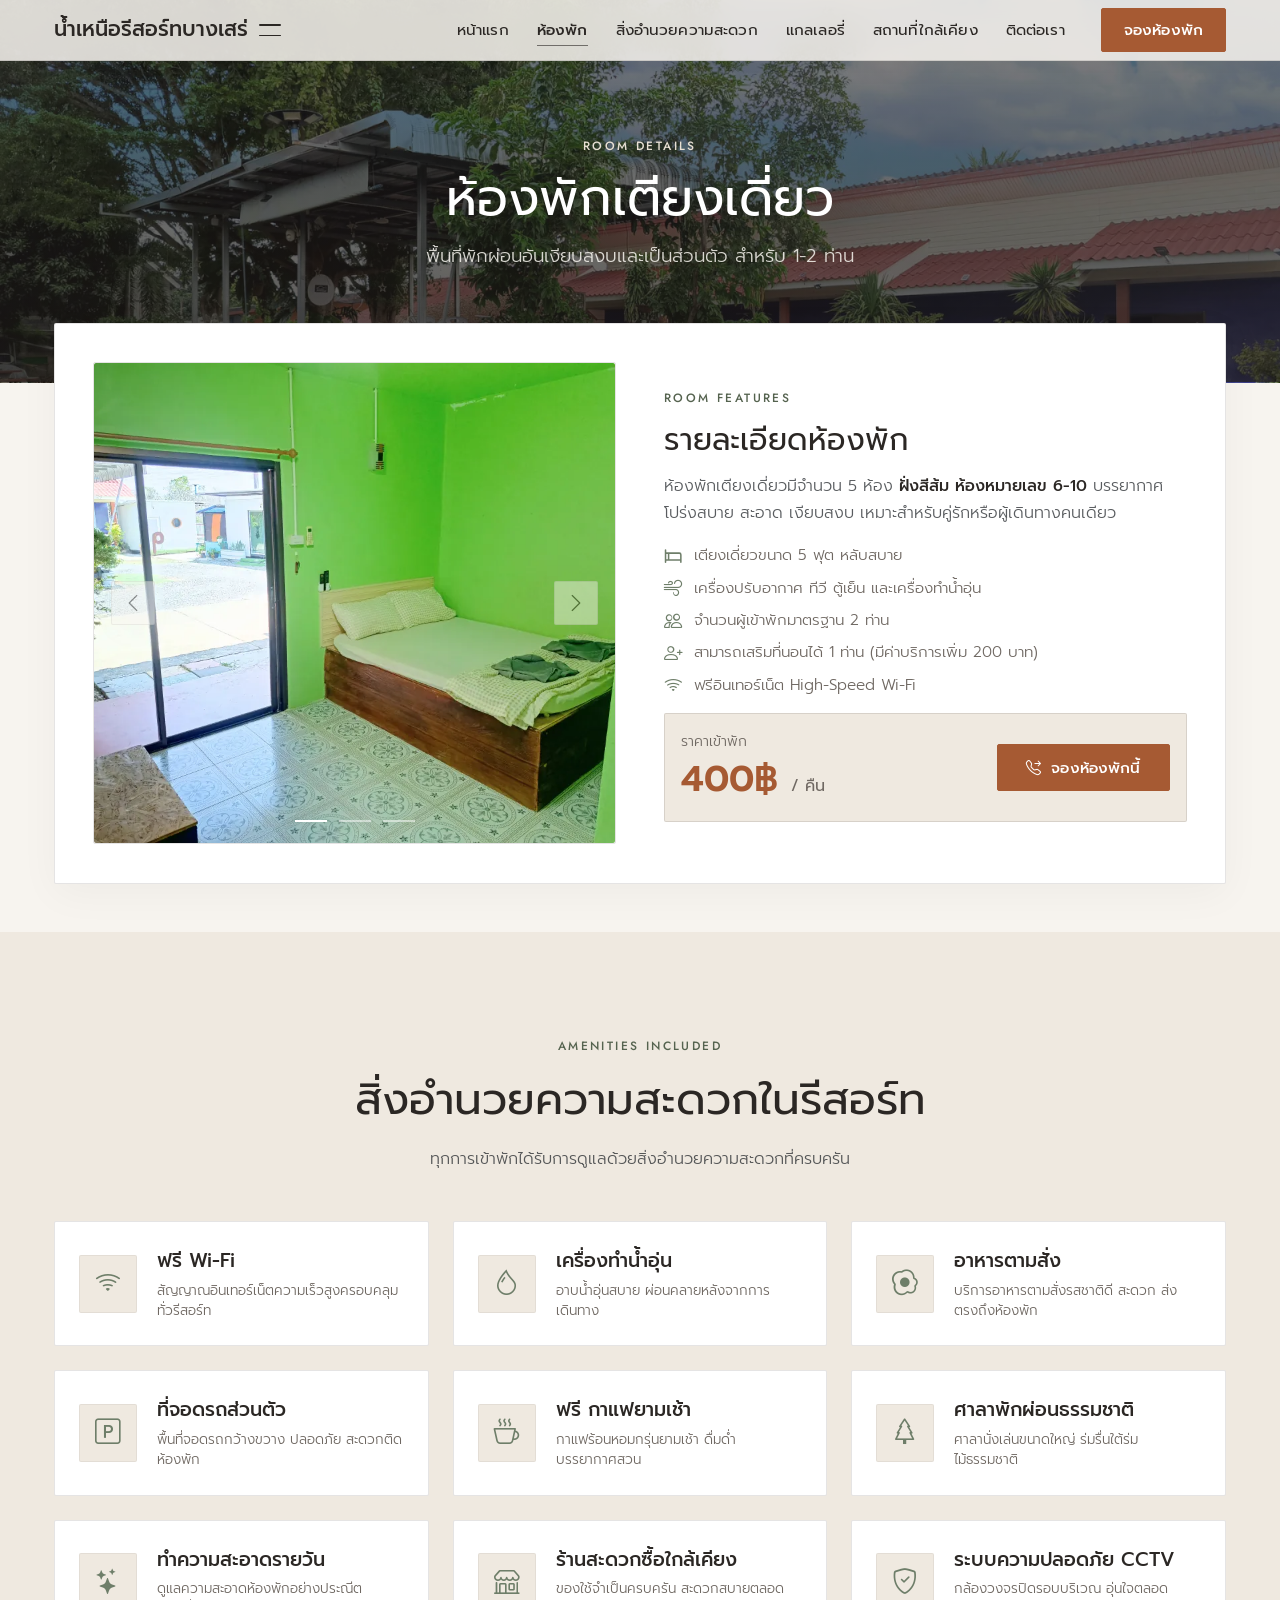
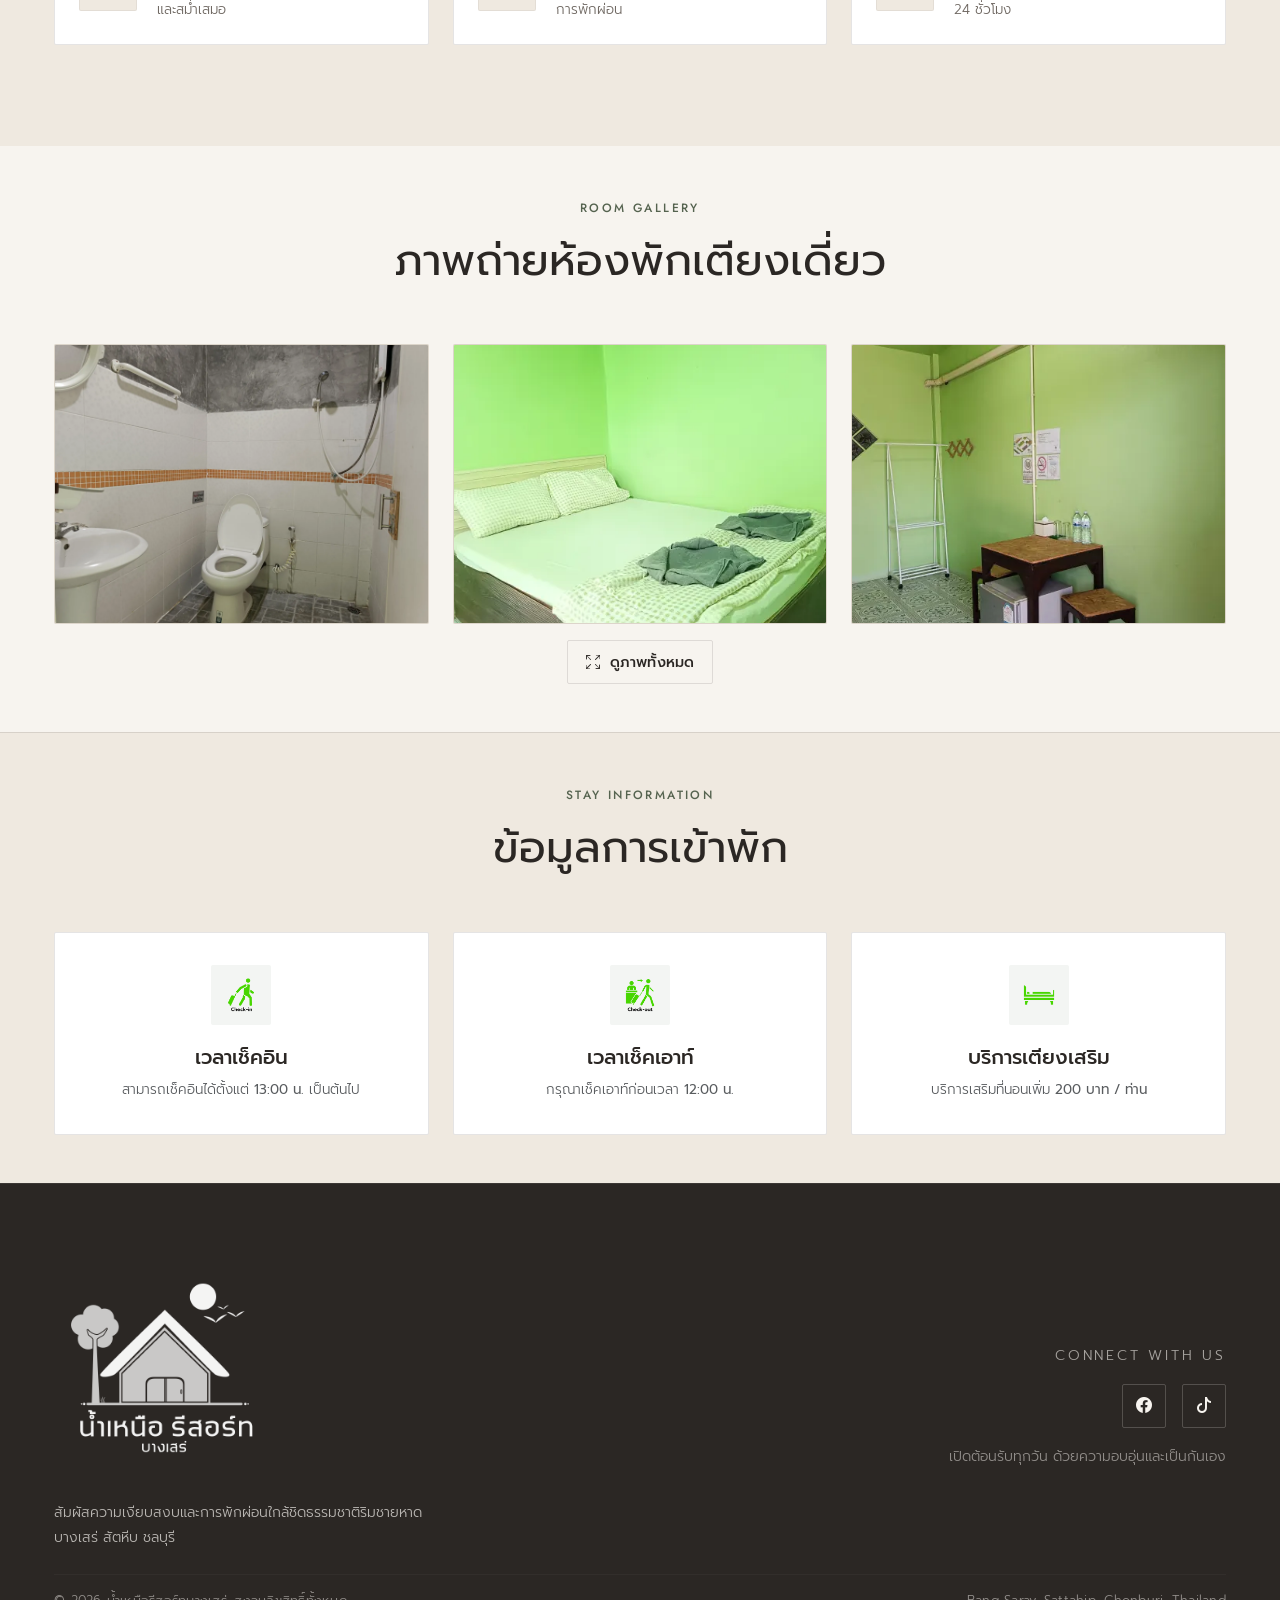
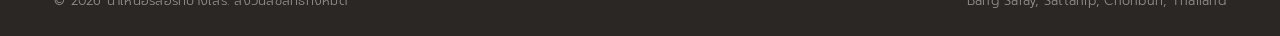
==== commit ab77cb6f: "Mobile UX phase 4b: room pages from 6.0 to 4.1 screens at 390px - Compact room hero and details card" ====
--- a/roomdetails_type/room_details_alone.html
+++ b/roomdetails_type/room_details_alone.html
@@ -164,7 +164,7 @@
   <!-- ======================== FACILITIES ======================== -->
   <section id="facilities" style="background-color: var(--bg-surface);">
     <div class="container">
-      <div class="text-center mb-5" data-aos="fade-up">
+      <div class="section-head" data-aos="fade-up">
         <span class="section-eyebrow">Amenities Included</span>
         <h2>สิ่งอำนวยความสะดวกในรีสอร์ท</h2>
         <p class="text-muted" style="max-width: 520px; margin: 0 auto;">
@@ -172,7 +172,7 @@
         </p>
       </div>
 
-      <div class="row g-4 justify-content-center">
+      <div class="row g-4 justify-content-center amenity-grid" data-amenities>
         <div class="col-lg-4 col-md-6" data-aos="fade-up" data-aos-delay="100">
           <div class="facility-card-premium">
             <div class="facility-icon-wrap"><i class="bi bi-wifi"></i></div>
@@ -269,64 +269,34 @@
   <!-- ======================== ADDITIONAL GALLERY ======================== -->
   <section class="py-5">
     <div class="container">
-      <div class="text-center mb-5" data-aos="fade-up">
+      <div class="section-head" data-aos="fade-up">
         <span class="section-eyebrow">Room Gallery</span>
         <h2>ภาพถ่ายห้องพักเตียงเดี่ยว</h2>
       </div>
 
-      <!-- Desktop Grid -->
-      <div class="row g-4 d-none d-md-flex">
+      <!-- Photo strip: swipe on phones, grid on tablet/desktop; tap opens the lightbox -->
+      <div class="row g-4 photo-strip" data-lightbox>
         <div class="col-md-4" data-aos="fade-up" data-aos-delay="50">
-          <div class="gallery-item" style="height: 280px;">
+          <div class="gallery-item">
             <img src="/img/single-bed/a5.webp" alt="ห้องพักเตียงเดี่ยว ภาพ 1" loading="lazy">
           </div>
         </div>
         <div class="col-md-4" data-aos="fade-up" data-aos-delay="100">
-          <div class="gallery-item" style="height: 280px;">
-            <img src="/img/single-bed/aa10.webp" srcset="/img/single-bed/aa10-480.webp 480w, /img/single-bed/aa10-960.webp 960w, /img/single-bed/aa10.webp 1600w" sizes="(min-width: 768px) 33vw, 100vw" alt="ห้องพักเตียงเดี่ยว ภาพ 2" loading="lazy">
+          <div class="gallery-item">
+            <img src="/img/single-bed/aa10.webp" srcset="/img/single-bed/aa10-480.webp 480w, /img/single-bed/aa10-960.webp 960w, /img/single-bed/aa10.webp 1600w" sizes="(min-width: 768px) 33vw, 70vw" alt="ห้องพักเตียงเดี่ยว ภาพ 2" loading="lazy">
           </div>
         </div>
         <div class="col-md-4" data-aos="fade-up" data-aos-delay="150">
-          <div class="gallery-item" style="height: 280px;">
-            <img src="/img/single-bed/aa12.webp" srcset="/img/single-bed/aa12-480.webp 480w, /img/single-bed/aa12-960.webp 960w, /img/single-bed/aa12.webp 1600w" sizes="(min-width: 768px) 33vw, 100vw" alt="ห้องพักเตียงเดี่ยว ภาพ 3" loading="lazy">
-          </div>
-        </div>
-      </div>
-
-      <!-- Mobile Carousel -->
-      <div class="row d-md-none g-0">
-        <div class="col-12" data-aos="fade-up">
-          <div id="additionalGalleryCarousel" class="carousel slide overflow-hidden" data-bs-ride="carousel" style="border-radius: var(--radius-xs); border: 1px solid var(--border-color);">
-            <div class="carousel-indicators custom-carousel-indicators">
-              <button type="button" data-bs-target="#additionalGalleryCarousel" data-bs-slide-to="0" class="active" aria-current="true" aria-label="Slide 1"></button>
-              <button type="button" data-bs-target="#additionalGalleryCarousel" data-bs-slide-to="1" aria-label="Slide 2"></button>
-              <button type="button" data-bs-target="#additionalGalleryCarousel" data-bs-slide-to="2" aria-label="Slide 3"></button>
-            </div>
-            <div class="carousel-inner">
-              <div class="carousel-item active">
-                <img src="/img/single-bed/a5.webp" class="d-block w-100" style="height: 280px; object-fit: cover;" alt="ภาพห้องพัก 1" loading="lazy">
-              </div>
-              <div class="carousel-item">
-                <img src="/img/single-bed/aa10.webp" srcset="/img/single-bed/aa10-480.webp 480w, /img/single-bed/aa10-960.webp 960w, /img/single-bed/aa10.webp 1600w" sizes="100vw" class="d-block w-100" style="height: 280px; object-fit: cover;" alt="ภาพห้องพัก 2" loading="lazy">
-              </div>
-              <div class="carousel-item">
-                <img src="/img/single-bed/aa12.webp" srcset="/img/single-bed/aa12-480.webp 480w, /img/single-bed/aa12-960.webp 960w, /img/single-bed/aa12.webp 1600w" sizes="100vw" class="d-block w-100" style="height: 280px; object-fit: cover;" alt="ภาพห้องพัก 3" loading="lazy">
-              </div>
-            </div>
-            <button class="carousel-control-prev" type="button" data-bs-target="#additionalGalleryCarousel" data-bs-slide="prev" style="width: 15%;">
-              <div class="carousel-btn-icon">
-                <i class="bi bi-chevron-left fs-5"></i>
-              </div>
-              <span class="visually-hidden">Previous</span>
-            </button>
-            <button class="carousel-control-next" type="button" data-bs-target="#additionalGalleryCarousel" data-bs-slide="next" style="width: 15%;">
-              <div class="carousel-btn-icon">
-                <i class="bi bi-chevron-right fs-5"></i>
-              </div>
-              <span class="visually-hidden">Next</span>
-            </button>
-          </div>
-        </div>
+          <div class="gallery-item">
+            <img src="/img/single-bed/aa12.webp" srcset="/img/single-bed/aa12-480.webp 480w, /img/single-bed/aa12-960.webp 960w, /img/single-bed/aa12.webp 1600w" sizes="(min-width: 768px) 33vw, 70vw" alt="ห้องพักเตียงเดี่ยว ภาพ 3" loading="lazy">
+          </div>
+        </div>
+      </div>
+
+      <div class="gallery-actions">
+        <button type="button" class="btn-outline-dark" data-lightbox-open>
+          <i class="bi bi-arrows-fullscreen" aria-hidden="true"></i> ดูภาพทั้งหมด
+        </button>
       </div>
 
     </div>
@@ -335,12 +305,12 @@
   <!-- ======================== CHECK-IN / CHECK-OUT INFO ======================== -->
   <section class="py-5" style="background-color: var(--bg-surface); border-top: 1px solid var(--border-color);">
     <div class="container">
-      <div class="text-center mb-5" data-aos="fade-up">
+      <div class="section-head" data-aos="fade-up">
         <span class="section-eyebrow">Stay Information</span>
         <h2>ข้อมูลการเข้าพัก</h2>
       </div>
 
-      <div class="row g-4 justify-content-center">
+      <div class="row g-3 g-md-4 justify-content-center stay-info">
         <div class="col-lg-4 col-md-6" data-aos="fade-up" data-aos-delay="100">
           <div class="info-card">
             <div class="info-icon"><img src="/img/icon/check-in.webp" alt="Check In" style="width: 44px; height: 44px; object-fit: contain;"></div>
--- a/style.css
+++ b/style.css
@@ -1457,7 +1457,7 @@
    CONTACT SECTION & PHONE MODAL
    -------------------------------------------------------------------------- */
 .contact-section {
-  padding: 104px 0;
+  padding: var(--section-y) 0;
   background-color: var(--bg-primary);
 }
 
@@ -2010,6 +2010,1010 @@
   transform: scale(1.04);
 }
 
+/* ==========================================================================
+   PAGE SECTIONS — mobile-first layout (overrides the component defaults above)
+   Breakpoints: 576 / 768 / 992 only.
+   ========================================================================== */
+
+/* ---------- Hero: one screen, CTA visible without scrolling ---------- */
+.hero-section {
+  min-height: 100vh;                   /* fallback */
+  min-height: 100svh;
+  padding: calc(var(--nav-h) + env(safe-area-inset-top) + 16px) 0 calc(32px + env(safe-area-inset-bottom));
+}
+
+.hero-logo-box {
+  height: clamp(84px, 13svh, 170px);
+  max-width: clamp(200px, 52vw, 380px);
+  margin-bottom: clamp(4px, 1.5svh, 24px);
+}
+
+.hero-tagline {
+  margin-bottom: clamp(4px, 1.5svh, 20px);
+}
+
+.hero-title {
+  font-family: var(--font-thai);
+  font-size: clamp(1.65rem, 1rem + 3.4vw, 4rem);
+  font-weight: 300;
+  line-height: 1.5;
+  letter-spacing: 0;
+  margin-bottom: clamp(10px, 2svh, 24px);
+  text-wrap: balance;
+}
+
+.hero-subtitle {
+  font-family: var(--font-thai);
+  font-size: clamp(0.95rem, 0.9rem + 0.35vw, 1.15rem);
+  line-height: 1.7;
+  max-width: 34em;
+  margin-bottom: clamp(20px, 3svh, 36px);
+}
+
+.hero-buttons {
+  gap: 12px;
+}
+
+@media (max-width: 575.98px) {
+  .hero-buttons {
+    display: grid;
+    grid-template-columns: 1fr 1fr;
+    max-width: 420px;
+    margin-inline: auto;
+  }
+
+  .hero-buttons a {
+    min-height: 50px;
+    padding-inline: 10px;
+  }
+}
+
+@media (max-width: 359.98px) {
+  .hero-title .nowrap {
+    white-space: normal;
+  }
+}
+
+/* Load-in (opacity + transform only; LCP text is never held back by JS) */
+@media (prefers-reduced-motion: no-preference) {
+  .hero-in {
+    animation: heroIn 0.9s var(--ease-out) both;
+  }
+
+  .hero-tagline.hero-in { animation-delay: 0.08s; }
+  .hero-title.hero-in { animation-delay: 0.16s; }
+  .hero-subtitle.hero-in { animation-delay: 0.24s; }
+  .hero-buttons.hero-in { animation-delay: 0.32s; }
+}
+
+@keyframes heroIn {
+  from { opacity: 0; transform: translateY(12px); }
+  to { opacity: 1; transform: none; }
+}
+
+/* ---------- Stay facts bar under the hero ---------- */
+.booking-label {
+  font-family: var(--font-thai);
+  font-size: 0.8rem;
+  letter-spacing: 0.01em;
+  text-transform: none;
+}
+
+.booking-value {
+  font-family: var(--font-thai);
+  font-size: 0.95rem;
+}
+
+@media (max-width: 991.98px) {
+  .booking-bar-wrapper {
+    margin-top: var(--space-2);
+    margin-bottom: 0;
+  }
+}
+
+@media (max-width: 575.98px) {
+  .booking-bar {
+    grid-template-columns: 1fr 1fr;
+    gap: 12px 16px;
+    padding: 16px;
+  }
+
+  .booking-bar .booking-action {
+    grid-column: 1 / -1;
+  }
+}
+
+/* ---------- Horizontal swipe tracks (rooms, places, photos) ---------- */
+.room-track,
+.place-track,
+.photo-strip {
+  scrollbar-width: none;
+}
+
+.room-track::-webkit-scrollbar,
+.place-track::-webkit-scrollbar,
+.photo-strip::-webkit-scrollbar {
+  display: none;
+}
+
+.track-progress {
+  height: 2px;
+  max-width: 120px;
+  margin: 12px auto 0;
+  background: var(--border-color);
+  border-radius: 2px;
+  overflow: hidden;
+}
+
+.track-progress span {
+  display: block;
+  height: 100%;
+  width: var(--w, 20%);
+  background: var(--text-primary);
+  transform: translateX(var(--x, 0%));
+  transition: transform 0.15s linear;
+}
+
+/* Rooms: one track, peeking next card on phones */
+.room-track {
+  display: grid;
+  grid-auto-flow: column;
+  grid-auto-columns: 84%;
+  gap: 12px;
+  overflow-x: auto;
+  scroll-snap-type: x mandatory;
+  overscroll-behavior-x: contain;
+  scroll-padding-inline: var(--gutter);
+  margin-inline: calc(-1 * var(--gutter));
+  padding: 4px var(--gutter) 4px;
+}
+
+.room-track > .col {
+  min-width: 0;
+  scroll-snap-align: start;
+}
+
+@media (min-width: 576px) {
+  .room-track { grid-auto-columns: 58%; }
+}
+
+@media (min-width: 768px) {
+  .room-track {
+    grid-auto-flow: row;
+    grid-template-columns: repeat(2, 1fr);
+    gap: 24px;
+    overflow: visible;
+    margin-inline: 0;
+    padding: 0;
+  }
+
+  .room-track + .track-progress { display: none; }
+}
+
+@media (min-width: 992px) {
+  .room-track { grid-template-columns: repeat(12, 1fr); }
+  .room-track > .col { grid-column: span 3; }
+  .room-track > .col:nth-child(n + 5) { grid-column: span 4; }
+}
+
+/* Room cards */
+.card-img-wrapper {
+  aspect-ratio: 16 / 11;
+}
+
+@media (min-width: 768px) {
+  .card-img-wrapper { aspect-ratio: 4 / 3; }
+}
+
+.card-img-top {
+  height: 100%;
+}
+
+.card-body {
+  padding: 16px 16px 8px;
+}
+
+.card-title {
+  font-size: 1.15rem;
+  font-weight: 500;
+  line-height: 1.5;
+}
+
+.room-price-badge {
+  font-family: var(--font-thai);
+  font-size: 1.15rem;
+  font-weight: 600;
+  color: var(--accent);
+  white-space: nowrap;
+  line-height: 1.5;
+}
+
+.room-price-badge span {
+  font-family: var(--font-thai);
+  font-size: 0.8rem;
+  letter-spacing: 0;
+  text-transform: none;
+}
+
+.card-text {
+  font-size: var(--fs-small);
+  line-height: 1.6;
+  margin-bottom: 4px;
+  align-items: flex-start;
+  gap: 8px;
+}
+
+.card-text i {
+  margin-top: 0.2em;
+}
+
+.card .card-text.mb-4 {
+  margin-bottom: 12px !important;
+}
+
+@media (min-width: 992px) {
+  .card-body { padding: 24px 22px 14px; }
+}
+
+/* ---------- Philosophy quote ---------- */
+.philosophy {
+  padding: clamp(40px, 5vw + 16px, 88px) 0;
+  background: var(--bg-surface);
+  border-block: 1px solid var(--border-color);
+}
+
+.philosophy-quote {
+  font-family: var(--font-thai);
+  font-weight: 300;
+  font-size: clamp(1.1rem, 0.9rem + 1.3vw, 1.9rem);
+  line-height: 1.8;
+  color: var(--text-primary);
+  max-width: 820px;
+  margin: 0 auto 12px;
+  text-wrap: balance;
+}
+
+.philosophy-cite {
+  font-size: var(--fs-small);
+  margin: 0;
+}
+
+/* One handwritten highlight word per section (CLAUDE.md) */
+.hand-accent {
+  font-family: var(--font-hand);
+  font-weight: 600;
+  font-size: 1.12em;
+  color: var(--accent);
+  padding: 0 0.08em;
+}
+
+/* ---------- Amenities: compact icon grid + detail panel on phones ---------- */
+.amenity-panel {
+  display: none;
+}
+
+@media (max-width: 767.98px) {
+  .row.amenity-grid {
+    display: grid;
+    grid-template-columns: repeat(3, 1fr);
+    gap: 8px;
+    margin: 0;
+  }
+
+  .amenity-grid > .col {
+    width: auto;
+    max-width: none;
+    padding: 0;
+    margin: 0;
+  }
+
+  .amenity-grid .facilities-card,
+  .amenity-grid .facility-card-premium {
+    position: relative;
+    flex-direction: column;
+    align-items: center;
+    justify-content: flex-start;
+    text-align: center;
+    gap: 6px;
+    min-height: 92px;
+    padding: 12px 6px;
+    cursor: pointer;
+    transition: border-color 0.2s ease, background-color 0.2s ease, transform var(--press) ease;
+  }
+
+  .amenity-grid .facilities-card:active,
+  .amenity-grid .facility-card-premium:active {
+    transform: scale(0.97);
+  }
+
+  .amenity-grid .facilities-card:hover,
+  .amenity-grid .facility-card-premium:hover {
+    transform: none;
+  }
+
+  .amenity-grid .icon-box,
+  .amenity-grid .facility-icon-wrap {
+    width: 40px;
+    height: 40px;
+    margin: 0;
+    font-size: 1.2rem;
+  }
+
+  .amenity-grid .icon-box .bi {
+    font-size: 1.2rem;
+  }
+
+  .amenity-grid h5 {
+    font-size: 0.8rem;
+    font-weight: 500;
+    line-height: 1.5;
+    margin: 0;
+  }
+
+  /* Description stays in the DOM for screen readers; the panel shows it */
+  .amenity-grid .facilities-card p,
+  .amenity-grid .facility-text-wrap p {
+    position: absolute;
+    width: 1px;
+    height: 1px;
+    overflow: hidden;
+    clip-path: inset(50%);
+    white-space: nowrap;
+  }
+
+  .amenity-grid [aria-pressed="true"] {
+    border-color: var(--color-sage);
+    background: #F3F5F1;
+  }
+
+  .amenity-grid [aria-pressed="true"] .icon-box,
+  .amenity-grid [aria-pressed="true"] .facility-icon-wrap {
+    background: var(--color-sage);
+    color: #FFFFFF;
+  }
+
+  .amenity-grid [aria-pressed="true"] .icon-box .bi {
+    color: #FFFFFF;
+  }
+
+  .amenity-panel {
+    display: block;
+    margin-top: 12px;
+    padding: 12px 16px;
+    min-height: 5.6em;
+    background: var(--bg-card);
+    border: 1px solid var(--border-color);
+    border-left: 2px solid var(--color-sage);
+    border-radius: var(--radius-xs);
+    text-align: left;
+  }
+
+  .amenity-panel strong {
+    display: block;
+    font-weight: 500;
+    color: var(--text-primary);
+  }
+
+  .amenity-panel p {
+    margin: 0;
+    font-size: 0.95rem;
+  }
+}
+
+/* ---------- Gallery: swipe strip on phones, grid above ---------- */
+.gallery-item-wrapper {
+  cursor: zoom-in;
+}
+
+.gallery-actions {
+  text-align: center;
+  margin-top: var(--space-2);
+}
+
+@media (max-width: 767.98px) {
+  .row.photo-strip {
+    display: grid;
+    grid-auto-flow: column;
+    grid-auto-columns: 70%;
+    gap: 10px;
+    overflow-x: auto;
+    scroll-snap-type: x mandatory;
+    overscroll-behavior-x: contain;
+    scroll-padding-inline: var(--gutter);
+    margin: 0 calc(-1 * var(--gutter));
+    padding: 0 var(--gutter) 4px;
+  }
+
+  .photo-strip > * {
+    width: auto;
+    max-width: none;
+    padding: 0;
+    margin: 0;
+    scroll-snap-align: start;
+  }
+
+  .gallery.photo-strip img,
+  .photo-strip .gallery-item img {
+    height: auto;
+    aspect-ratio: 1 / 1;
+  }
+
+  .photo-strip .gallery-item {
+    height: auto !important;
+  }
+}
+
+/* ---------- Lightbox (native <dialog>) ---------- */
+.lightbox {
+  position: fixed;
+  inset: 0;
+  width: 100%;
+  height: 100%;
+  max-width: none;
+  max-height: none;
+  margin: 0;
+  padding: 0;
+  border: 0;
+  background: rgba(24, 21, 19, 0.97);
+  color: #FFFFFF;
+  overscroll-behavior: contain;
+}
+
+.lightbox::backdrop {
+  background: rgba(24, 21, 19, 0.9);
+}
+
+.lightbox[open] {
+  display: flex;
+  flex-direction: column;
+}
+
+@media (prefers-reduced-motion: no-preference) {
+  .lightbox[open] { animation: lbIn 0.25s ease-out; }
+}
+
+@keyframes lbIn {
+  from { opacity: 0; }
+  to { opacity: 1; }
+}
+
+.lb-count {
+  padding: calc(env(safe-area-inset-top) + 14px) max(16px, env(safe-area-inset-left)) 0;
+  font-family: var(--font-latin);
+  font-size: 0.9rem;
+  letter-spacing: 0.08em;
+  opacity: 0.8;
+}
+
+.lb-track {
+  flex: 1;
+  min-height: 0;
+  display: flex;
+  overflow-x: auto;
+  scroll-snap-type: x mandatory;
+  scrollbar-width: none;
+  overscroll-behavior: contain;
+}
+
+.lb-track::-webkit-scrollbar { display: none; }
+
+.lb-slide {
+  flex: 0 0 100%;
+  scroll-snap-align: center;
+  display: flex;
+  align-items: center;
+  justify-content: center;
+  padding: 12px max(8px, env(safe-area-inset-left));
+}
+
+.lb-slide img {
+  max-width: 100%;
+  max-height: 100%;
+  object-fit: contain;
+  border-radius: var(--radius-xs);
+}
+
+.lb-bar {
+  display: flex;
+  align-items: center;
+  justify-content: center;
+  gap: 12px;
+  padding: 12px max(16px, env(safe-area-inset-right)) calc(16px + env(safe-area-inset-bottom)) max(16px, env(safe-area-inset-left));
+}
+
+.lb-btn {
+  min-width: 52px;
+  height: 52px;
+  padding: 0 16px;
+  display: inline-flex;
+  align-items: center;
+  justify-content: center;
+  gap: 8px;
+  border: 1px solid rgba(255, 255, 255, 0.3);
+  border-radius: var(--radius-sm);
+  background: transparent;
+  color: #FFFFFF;
+  font-family: var(--font-thai);
+  font-size: 1rem;
+  transition: background-color 0.2s ease, transform var(--press) ease;
+}
+
+.lb-btn:hover { background: rgba(255, 255, 255, 0.1); }
+.lb-btn:active { transform: scale(0.96); }
+.lb-btn:disabled { opacity: 0.3; }
+
+.lb-close {
+  min-width: 120px;
+  background: #FFFFFF;
+  color: var(--text-primary);
+  border-color: #FFFFFF;
+}
+
+.lb-close:hover { background: var(--bg-primary); }
+
+/* ---------- Nearby places: chips + swipe strip ---------- */
+.place-filter {
+  display: flex;
+  gap: 8px;
+  overflow-x: auto;
+  scrollbar-width: none;
+  margin: 0 calc(-1 * var(--gutter)) var(--space-2);
+  padding: 0 var(--gutter) 2px;
+}
+
+.place-filter::-webkit-scrollbar { display: none; }
+
+@media (min-width: 768px) {
+  .place-filter {
+    justify-content: center;
+    margin-inline: 0;
+    padding-inline: 0;
+    margin-bottom: var(--space-4);
+  }
+}
+
+.chip {
+  flex: none;
+  min-height: var(--tap);
+  padding: 0 18px;
+  border: 1px solid var(--border-color);
+  border-radius: var(--radius-md);
+  background: var(--bg-card);
+  color: var(--text-primary);
+  font-family: var(--font-thai);
+  font-size: 0.95rem;
+  line-height: 1.4;
+  transition: background-color 0.2s ease, color 0.2s ease, border-color 0.2s ease, transform var(--press) ease;
+}
+
+.chip:hover { border-color: rgba(43, 39, 36, 0.3); }
+.chip:active { transform: scale(0.97); }
+
+.chip[aria-pressed="true"] {
+  background: var(--text-primary);
+  border-color: var(--text-primary);
+  color: var(--text-light);
+}
+
+.place-track > [hidden] {
+  display: none !important;
+}
+
+@media (max-width: 767.98px) {
+  .row.place-track {
+    display: grid;
+    grid-auto-flow: column;
+    grid-auto-columns: 82%;
+    gap: 12px;
+    overflow-x: auto;
+    scroll-snap-type: x mandatory;
+    overscroll-behavior-x: contain;
+    scroll-padding-inline: var(--gutter);
+    margin: 0 calc(-1 * var(--gutter));
+    padding: 4px var(--gutter) 4px;
+  }
+
+  .place-track > * {
+    width: auto;
+    max-width: none;
+    padding: 0;
+    margin: 0;
+    scroll-snap-align: start;
+  }
+}
+
+@media (min-width: 768px) {
+  .place-track + .track-progress { display: none; }
+}
+
+.attraction-card.p-4 {
+  padding: 20px !important;
+}
+
+.attraction-card h5 {
+  font-size: 1.15rem;
+  font-weight: 500;
+}
+
+.attraction-card .small {
+  font-size: 0.9rem;
+}
+
+.attraction-card .mb-4 {
+  margin-bottom: 12px !important;
+}
+
+.attraction-distance {
+  font-family: var(--font-thai);
+  font-size: var(--fs-small);
+  color: var(--color-sage-text);
+}
+
+.place-note {
+  margin-top: var(--space-2);
+  line-height: 1.6;
+}
+
+/* ---------- Contact: compact cards on phones ---------- */
+.contact-section {
+  padding-bottom: calc(var(--section-y) / 2);
+}
+
+.contact-card h5 {
+  font-size: 1.1rem;
+  font-weight: 500;
+}
+
+@media (max-width: 767.98px) {
+  /* Two compact cards side by side */
+  #ContactRoom .row {
+    --bs-gutter-x: 10px;
+    --bs-gutter-y: 10px;
+  }
+
+  #ContactRoom .row > .col-12 {
+    width: 50%;
+  }
+
+  .contact-card {
+    gap: 8px;
+    padding: 16px 10px 12px;
+  }
+
+  .contact-card .icon-circle {
+    width: 44px;
+    height: 44px;
+    font-size: 1.15rem;
+  }
+
+  .contact-card h5 {
+    font-size: 0.95rem;
+  }
+
+  .contact-card .small {
+    font-size: 0.8rem;
+    line-height: 1.5;
+  }
+
+  .contact-card .contact-btn {
+    width: 100%;
+    margin-top: auto;
+    padding-inline: 8px;
+    font-size: 0.875rem;
+  }
+}
+
+/* ---------- Location: tappable info rows + shorter map ---------- */
+.location-section {
+  background: var(--bg-surface);
+}
+
+/* Phones: booking contact + location read as one continuous block */
+@media (max-width: 767.98px) {
+  .contact-section {
+    background: var(--bg-surface);
+    padding-bottom: var(--space-3);
+  }
+
+  .location-section {
+    padding-top: var(--space-3);
+    border-top: 1px solid var(--border-color);
+  }
+}
+
+.location-title {
+  margin-bottom: var(--space-2);
+}
+
+.info-list {
+  margin: 0 0 var(--space-2);
+}
+
+.info-row {
+  padding: 10px 0;
+  border-bottom: 1px solid var(--border-color);
+}
+
+.info-row dt {
+  font-size: 0.8rem;
+  font-weight: 500;
+  color: var(--text-muted);
+  margin-bottom: 2px;
+}
+
+.info-row dd {
+  margin: 0;
+  color: var(--text-primary);
+  overflow-wrap: anywhere;
+}
+
+.info-row .bi {
+  color: var(--color-sage-dark);
+  margin-right: 6px;
+}
+
+.info-link {
+  display: flex;
+  align-items: center;
+  min-height: var(--tap);
+  color: var(--text-primary);
+  text-decoration: none;
+  overflow-wrap: anywhere;
+}
+
+.info-link strong {
+  font-weight: 500;
+  margin-right: 4px;
+}
+
+.info-link:hover { color: var(--color-sage-text); }
+.info-link:active { background: var(--bg-primary); }
+
+.map-open { width: 100%; }
+
+@media (min-width: 576px) {
+  .map-open { width: auto; }
+}
+
+.map-container iframe {
+  display: block;
+  height: clamp(240px, 40vw, 380px);
+}
+
+.map-facade {
+  width: 100%;
+  min-height: 56px;
+  display: flex;
+  align-items: center;
+  justify-content: center;
+  gap: 10px;
+  border: 0;
+  background: var(--bg-card);
+  color: var(--text-primary);
+  font-family: var(--font-thai);
+  font-size: 1rem;
+  transition: background-color 0.2s ease;
+}
+
+.map-facade .bi {
+  color: var(--color-sage-dark);
+  font-size: 1.2rem;
+}
+
+.map-facade:hover,
+.map-facade:active {
+  background: var(--bg-primary);
+}
+
+@media (min-width: 992px) {
+  .map-container:not(.is-loaded) {
+    min-height: 380px;
+    display: flex;
+  }
+}
+
+/* ---------- Footer: compact ---------- */
+footer {
+  padding: clamp(40px, 5vw + 16px, 88px) 0 24px;
+}
+
+footer .img-fluid {
+  max-width: clamp(130px, 30vw, 220px) !important;
+}
+
+footer hr {
+  margin: 24px 0 16px;
+}
+
+footer .footer-copy {
+  font-size: 0.8rem;
+  letter-spacing: 0.02em;
+  text-align: center;
+  line-height: 1.6;
+}
+
+.footer-social-icon {
+  width: var(--tap);
+  height: var(--tap);
+}
+
+/* ---------- Room detail pages ---------- */
+.room-hero {
+  min-height: 0;
+  padding: calc(var(--nav-h) + env(safe-area-inset-top) + clamp(28px, 6vw, 72px)) 0 clamp(64px, 9vw, 110px);
+}
+
+.room-hero h1 {
+  font-size: clamp(1.6rem, 1.1rem + 2.6vw, 3.2rem);
+  font-weight: 400;
+  line-height: 1.5;
+  margin-bottom: 4px;
+}
+
+.room-hero p {
+  font-size: clamp(0.95rem, 0.9rem + 0.4vw, 1.15rem);
+  line-height: 1.7;
+  max-width: 34em;
+  margin-inline: auto;
+}
+
+.room-hero .eyebrow {
+  margin-bottom: 4px;
+}
+
+.details-wrapper {
+  margin-top: clamp(-60px, -6vw, -40px);
+  padding-top: 0;
+}
+
+.room-card {
+  padding: clamp(14px, 3vw, 48px);
+}
+
+.room-card > .row {
+  --bs-gutter-y: 20px;
+}
+
+@media (min-width: 992px) {
+  .room-card > .row { --bs-gutter-y: 3rem; }
+}
+
+.room-main-img {
+  aspect-ratio: 4 / 3;
+  height: auto;
+}
+
+@media (min-width: 992px) {
+  .room-main-img { height: 480px; aspect-ratio: auto; }
+}
+
+.section-title {
+  font-size: var(--fs-h3);
+  margin-bottom: 12px;
+}
+
+.room-card .mb-4.text-muted {
+  margin-bottom: 16px !important;
+}
+
+.feature-list {
+  margin-bottom: 8px;
+}
+
+.feature-list li {
+  font-family: var(--font-thai);
+  font-size: 0.95rem;
+  line-height: 1.6;
+  margin-bottom: 8px;
+  align-items: flex-start;
+}
+
+.feature-list li > i,
+.feature-list li > svg {
+  margin-top: 0.2em;
+}
+
+.price-box {
+  padding: 16px;
+  margin-top: 16px;
+}
+
+.price-label {
+  display: block;
+  font-size: var(--fs-small);
+  color: var(--text-muted);
+}
+
+.price-amount {
+  font-family: var(--font-thai);
+  font-size: clamp(1.8rem, 1.5rem + 1vw, 2.4rem);
+  font-weight: 600;
+  color: var(--accent);
+  line-height: 1.4;
+}
+
+@media (max-width: 575.98px) {
+  .price-box .btn-luxury-primary {
+    width: 100%;
+    min-height: 50px;
+  }
+}
+
+/* Carousel dots: thin line visually, 44px hit area */
+.custom-carousel-indicators {
+  margin-bottom: 0;
+}
+
+.custom-carousel-indicators [data-bs-target] {
+  width: 32px;
+  height: 2px;                         /* + 2 x 21px borders = 44px hit area */
+  box-sizing: content-box;
+  margin: 0;
+  padding: 0;
+  border: 0;
+  border-top: 21px solid transparent;
+  border-bottom: 21px solid transparent;
+  border-left: 6px solid transparent;  /* 32 + 2 x 6 = 44px wide hit area */
+  border-right: 6px solid transparent;
+  background-clip: padding-box;
+  opacity: 1;
+}
+
+/* Room page gallery tiles */
+.photo-strip .gallery-item {
+  height: 280px;
+}
+
+.photo-strip .gallery-item img {
+  height: 100%;
+}
+
+/* Stay info: compact rows on phones */
+@media (max-width: 767.98px) {
+  .stay-info .info-card {
+    flex-direction: row;
+    align-items: center;
+    text-align: left;
+    gap: 14px;
+    padding: 14px 16px;
+  }
+
+  .stay-info .info-icon {
+    width: 48px;
+    height: 48px;
+  }
+
+  .stay-info .info-icon img {
+    width: 30px !important;
+    height: 30px !important;
+  }
+
+  .stay-info .info-card h5 {
+    font-size: 1rem;
+    margin-bottom: 0;
+  }
+}
+
+.info-card h5,
+.facility-text-wrap h5 {
+  font-weight: 500;
+}
+
+@media (max-width: 767.98px) {
+  footer .row {
+    --bs-gutter-y: 12px;
+  }
+
+  footer .img-fluid {
+    margin-bottom: 8px !important;
+  }
+
+  footer .d-block.mb-3,
+  footer .d-inline-flex.mb-3 {
+    margin-bottom: 8px !important;
+  }
+}
+
 /* --------------------------------------------------------------------------
    MOTION & ACCESSIBILITY
    -------------------------------------------------------------------------- */
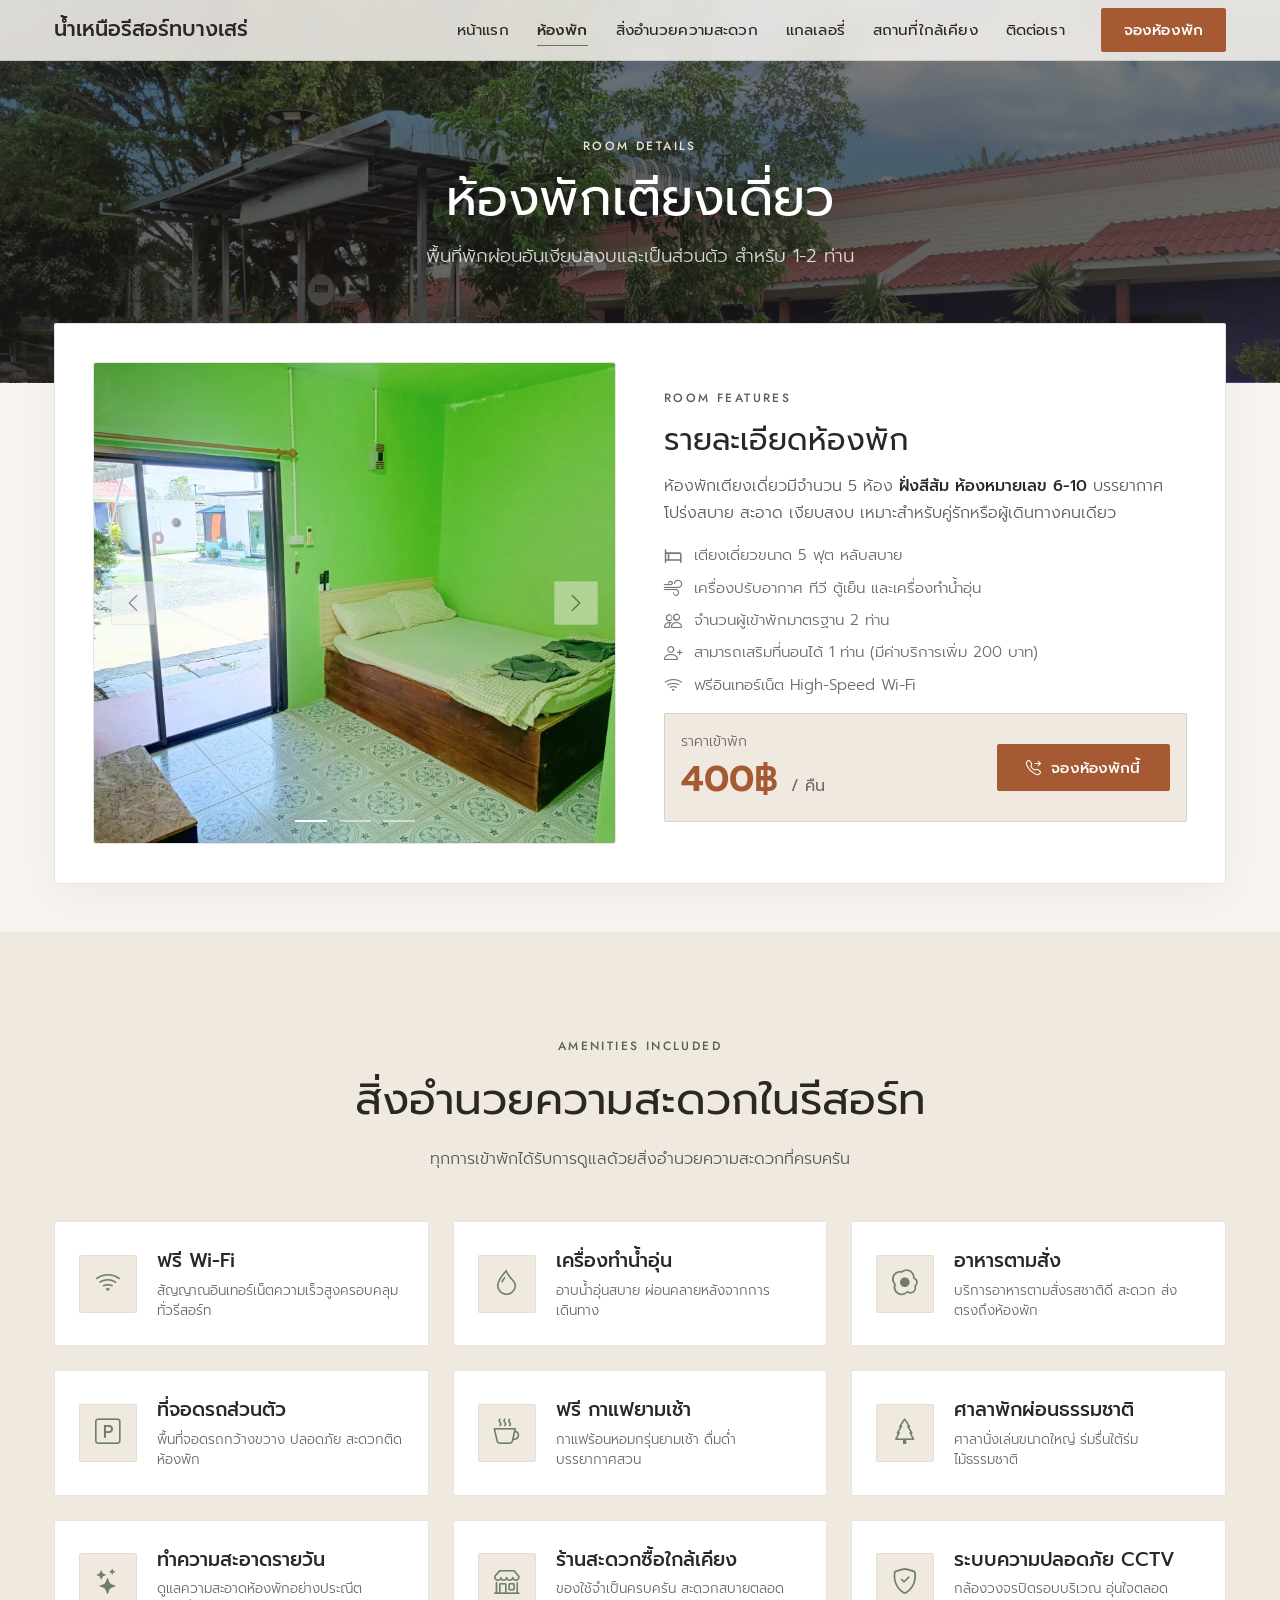
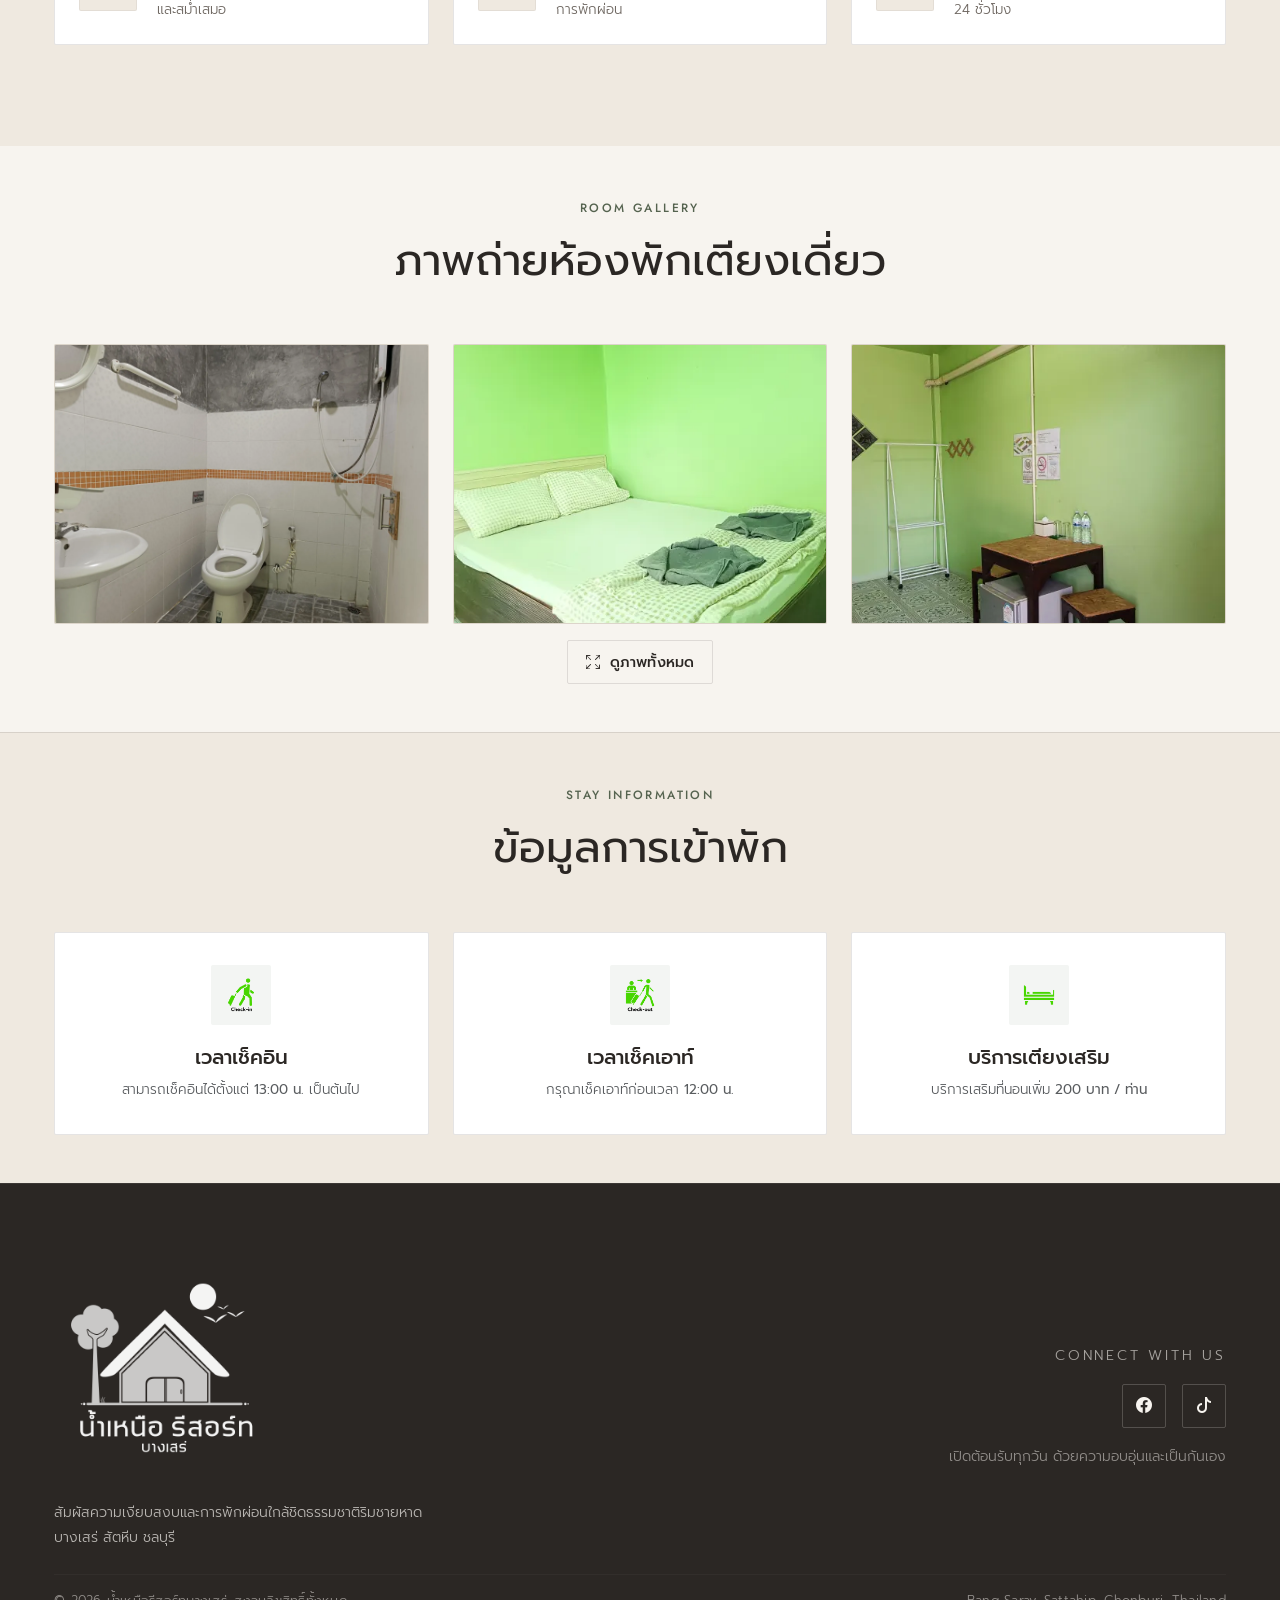
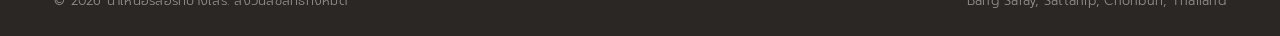
==== commit faf00e64: "Mobile UX phase 5/6: polish and bug sweep - Fix hamburger showing on desktop; prevent toggler/dot sh" ====
--- a/roomdetails_type/room_details_alone.html
+++ b/roomdetails_type/room_details_alone.html
@@ -16,7 +16,7 @@
   <!-- Google Fonts: Cormorant Garamond, Jost, Prompt -->
   <link rel="preconnect" href="https://fonts.googleapis.com">
   <link rel="preconnect" href="https://fonts.gstatic.com" crossorigin>
-  <link href="https://fonts.googleapis.com/css2?family=Cormorant+Garamond:ital,wght@0,300;0,400;0,500;0,600;1,400&family=Jost:wght@300;400;500;600&family=Prompt:wght@200;300;400;500;600&display=swap" rel="stylesheet">
+  <link href="https://fonts.googleapis.com/css2?family=Jost:wght@500&family=Prompt:wght@300;400;500;600&display=swap" rel="stylesheet">
 
 
   <!-- Luxury Boutique Stylesheet -->
--- a/style.css
+++ b/style.css
@@ -39,7 +39,7 @@
   /* Interaction */
   --tap: 44px;
   --nav-h: 60px;
-  --actionbar-h: 64px;
+  --actionbar-h: 68px;
   --ease-out: cubic-bezier(0.25, 1, 0.5, 1);
   --press: 120ms;
 
@@ -322,6 +322,7 @@
 
 /* Hamburger (two hairlines that morph into an X) */
 .custom-navbar .navbar-toggler {
+  flex: 0 0 auto;
   width: var(--tap);
   height: var(--tap);
   margin-right: -10px;
@@ -340,6 +341,12 @@
 .custom-navbar.solid-nav .navbar-toggler,
 .menu-open .custom-navbar .navbar-toggler {
   color: var(--text-primary);
+}
+
+@media (min-width: 992px) {
+  .custom-navbar .navbar-toggler {
+    display: none;
+  }
 }
 
 .burger {
@@ -586,7 +593,7 @@
   flex: 0 0 auto;
   width: 52px;
   min-height: var(--tap);
-  height: 44px;
+  height: 48px;
   display: inline-flex;
   flex-direction: column;
   align-items: center;
@@ -616,7 +623,7 @@
 .ab-primary {
   flex: 1 1 auto;
   min-height: var(--tap);
-  height: 44px;
+  height: 48px;
   display: inline-flex;
   align-items: center;
   justify-content: center;
@@ -707,9 +714,16 @@
   overflow: hidden;
 }
 
+/* Keep in sync with the preload links in index.html */
 @media (max-width: 900px) {
   .hero-section {
     background-image: url('/img/bgnamnueresort-1280.webp');
+  }
+}
+
+@media (max-width: 480px) {
+  .hero-section {
+    background-image: url('/img/bgnamnueresort-960.webp');
   }
 }
 
@@ -743,7 +757,7 @@
 }
 
 .hero-tagline {
-  font-family: var(--font-sans);
+  font-family: var(--font-latin);
   font-size: clamp(1.4rem, 1rem + 1.8vw, 2.4rem);
   font-weight: 300;
   letter-spacing: 0.02em;
@@ -1248,8 +1262,13 @@
   border-radius: 0;
 }
 
-.card:hover .card-img-top {
+.card:hover .card-img-top,
+.card:focus-within .card-img-top {
   transform: scale(1.05);
+}
+
+@media (hover: none) {
+  .card:hover .card-img-top { transform: none; }
 }
 
 .card-body {
@@ -2068,9 +2087,35 @@
   }
 }
 
+/* Smallest phones: keep both headline phrases whole, stack the CTAs */
 @media (max-width: 359.98px) {
-  .hero-title .nowrap {
-    white-space: normal;
+  .hero-title {
+    font-size: 1.45rem;
+  }
+
+  .hero-buttons {
+    grid-template-columns: 1fr;
+    max-width: 260px;
+  }
+}
+
+/* Short landscape phones: drop the decorative logo so the CTAs stay on screen */
+@media (orientation: landscape) and (max-height: 500px) {
+  .hero-logo-box {
+    display: none;
+  }
+
+  .hero-title {
+    font-size: clamp(1.4rem, 1rem + 2vw, 2rem);
+    margin-bottom: 8px;
+  }
+
+  .hero-subtitle {
+    margin-bottom: 16px;
+  }
+
+  .hero-buttons {
+    display: flex;
   }
 }
 
@@ -2174,26 +2219,26 @@
 }
 
 @media (min-width: 576px) {
-  .room-track { grid-auto-columns: 58%; }
+  .room-track { grid-auto-columns: 58%; gap: 16px; }
 }
 
 @media (min-width: 768px) {
+  .room-track { grid-auto-columns: 42%; }
+}
+
+@media (min-width: 992px) {
   .room-track {
     grid-auto-flow: row;
-    grid-template-columns: repeat(2, 1fr);
+    grid-template-columns: repeat(12, 1fr);
     gap: 24px;
     overflow: visible;
     margin-inline: 0;
     padding: 0;
   }
 
-  .room-track + .track-progress { display: none; }
-}
-
-@media (min-width: 992px) {
-  .room-track { grid-template-columns: repeat(12, 1fr); }
   .room-track > .col { grid-column: span 3; }
   .room-track > .col:nth-child(n + 5) { grid-column: span 4; }
+  .room-track + .track-progress { display: none; }
 }
 
 /* Room cards */
@@ -2945,6 +2990,7 @@
 }
 
 .custom-carousel-indicators [data-bs-target] {
+  flex: 0 0 auto;
   width: 32px;
   height: 2px;                         /* + 2 x 21px borders = 44px hit area */
   box-sizing: content-box;
@@ -2959,6 +3005,11 @@
   opacity: 1;
 }
 
+#roomImageCarousel .carousel-control-prev,
+#roomImageCarousel .carousel-control-next {
+  min-width: 52px;
+}
+
 /* Room page gallery tiles */
 .photo-strip .gallery-item {
   height: 280px;
